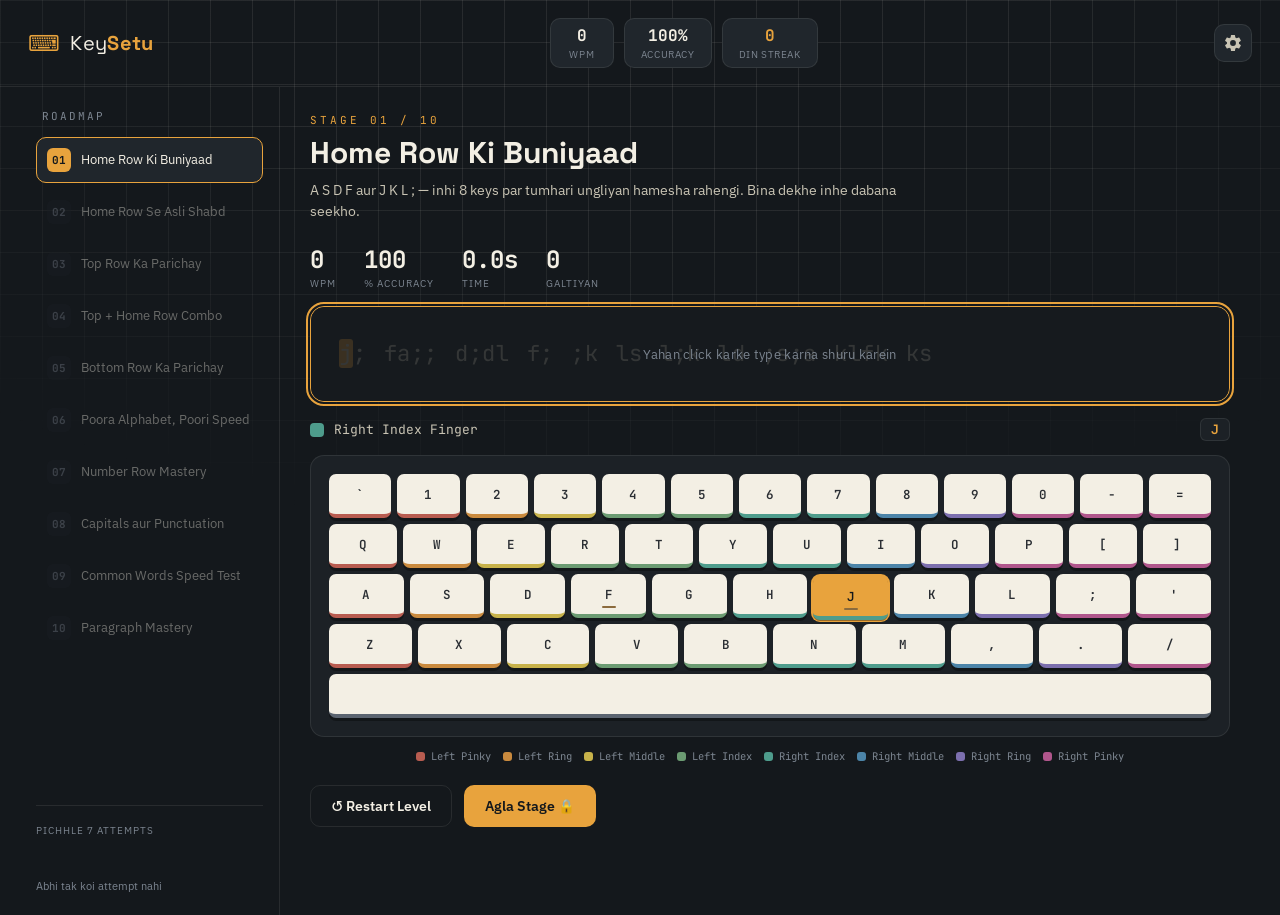
==== index.html @ e9e49372 "Update index.html" ====
<!DOCTYPE html>
<html lang="hi">
<head>
<meta charset="UTF-8">
<meta name="viewport" content="width=device-width, initial-scale=1.0">
<title>KeySetu — Ungli Set Karo, Speed Badhao</title>
<link rel="preconnect" href="https://fonts.googleapis.com">
<link href="https://fonts.googleapis.com/css2?family=Space+Grotesk:wght@500;600;700&family=JetBrains+Mono:wght@400;500;600;700&family=IBM+Plex+Sans:wght@400;500;600&display=swap" rel="stylesheet">
<link rel="stylesheet" href="style.css">
</head>
<body>

<div class="bg-grid"></div>

<header class="topbar">
  <div class="brand">
    <span class="brand-mark">⌨</span>
    <span class="brand-text">Key<b>Setu</b></span>
  </div>
  <div class="topbar-stats">
    <div class="stat-chip"><span class="stat-val" id="hdrWpm">0</span><span class="stat-lbl">WPM</span></div>
    <div class="stat-chip"><span class="stat-val" id="hdrAcc">100%</span><span class="stat-lbl">Accuracy</span></div>
    <div class="stat-chip streak-chip"><span class="stat-val" id="hdrStreak">0</span><span class="stat-lbl">Din Streak</span></div>
  </div>
  <button class="icon-btn" id="settingsBtn" title="Google Sheet Connect Karein">
    <svg viewBox="0 0 24 24" width="20" height="20"><path fill="currentColor" d="M19.14 12.94a7.14 7.14 0 0 0 .06-.94 7.14 7.14 0 0 0-.06-.94l2.03-1.58a.5.5 0 0 0 .12-.64l-1.92-3.32a.5.5 0 0 0-.6-.22l-2.39.96a7.3 7.3 0 0 0-1.63-.94l-.36-2.54a.5.5 0 0 0-.5-.42h-3.84a.5.5 0 0 0-.5.42l-.36 2.54a7.3 7.3 0 0 0-1.63.94l-2.39-.96a.5.5 0 0 0-.6.22L2.65 8.84a.5.5 0 0 0 .12.64l2.03 1.58c-.04.31-.06.62-.06.94s.02.63.06.94l-2.03 1.58a.5.5 0 0 0-.12.64l1.92 3.32c.14.24.42.32.6.22l2.39-.96c.5.4 1.05.71 1.63.94l.36 2.54c.05.24.26.42.5.42h3.84c.24 0 .45-.18.5-.42l.36-2.54c.58-.23 1.13-.54 1.63-.94l2.39.96c.24.1.46 0 .6-.22l1.92-3.32a.5.5 0 0 0-.12-.64l-2.03-1.58ZM12 15.5A3.5 3.5 0 1 1 12 8.5a3.5 3.5 0 0 1 0 7Z"/></svg>
  </button>
</header>

<div class="app-shell">

  <!-- SIDEBAR: LEVELS -->
  <aside class="sidebar">
    <div class="sidebar-head">Roadmap</div>
    <div class="level-list" id="levelList"></div>
    <div class="sidebar-foot">
      <div class="mini-chart-title">Pichhle 7 attempts</div>
      <div class="mini-chart" id="miniChart"></div>
    </div>
  </aside>

  <!-- MAIN WORKSPACE -->
  <main class="workspace">

    <div class="level-header">
      <div class="level-eyebrow" id="levelEyebrow">STAGE 01</div>
      <h1 class="level-title" id="levelTitle">Home Row Ki Buniyaad</h1>
      <p class="level-desc" id="levelDesc">A S D F aur J K L ; — inhi 8 keys par tumhari ungliyan hamesha rahengi.</p>
    </div>

    <div class="live-stats">
      <div class="live-stat"><span id="liveWpm">0</span><label>WPM</label></div>
      <div class="live-stat"><span id="liveAcc">100</span><label>% Accuracy</label></div>
      <div class="live-stat"><span id="liveTime">0.0s</span><label>Time</label></div>
      <div class="live-stat"><span id="liveErr">0</span><label>Galtiyan</label></div>
    </div>

    <div class="type-area" id="typeArea" tabindex="0">
      <div class="type-text" id="typeText"></div>
      <div class="type-hint" id="typeHint">Yahan click karke type karna shuru karein</div>
    </div>

    <div class="finger-callout" id="fingerCallout">
      <span class="fc-swatch" id="fcSwatch"></span>
      <span id="fcLabel">Left Index Finger</span>
      <span class="fc-key" id="fcKey">F</span>
    </div>

    <div class="keyboard-wrap">
      <div class="keyboard" id="keyboard"></div>
      <div class="hands-legend" id="handsLegend"></div>
    </div>

    <div class="controls">
      <button class="btn btn-ghost" id="restartBtn">↺ Restart Level</button>
      <button class="btn btn-primary" id="skipBtn">Agla Stage →</button>
    </div>

  </main>
</div>

<!-- RESULT MODAL -->
<div class="modal-overlay" id="resultModal">
  <div class="modal-card">
    <div class="modal-eyebrow">LEVEL COMPLETE</div>
    <h2 id="resultTitle">Zabardast!</h2>
    <div class="result-grid">
      <div class="result-box"><span id="resWpm">0</span><label>WPM</label></div>
      <div class="result-box"><span id="resAcc">0%</span><label>Accuracy</label></div>
      <div class="result-box"><span id="resTime">0s</span><label>Time</label></div>
      <div class="result-box"><span id="resErr">0</span><label>Galtiyan</label></div>
    </div>
    <p class="result-note" id="resultNote"></p>
    <div class="modal-actions">
      <button class="btn btn-ghost" id="retryBtn">Phir Se Try Karein</button>
      <button class="btn btn-primary" id="nextLevelBtn">Agla Stage →</button>
    </div>
    <div class="sync-status" id="syncStatus"></div>
  </div>
</div>

<!-- SETTINGS MODAL -->
<div class="modal-overlay" id="settingsModal">
  <div class="modal-card settings-card">
    <div class="modal-eyebrow">GOOGLE SHEET SETUP</div>
    <h2>Apna Progress Sheet Connect Karein</h2>
    <p class="settings-copy">
      Neeche apne Google Apps Script <b>https://script.google.com/macros/s/AKfycbzVw0z-hAspFQFV98fKf6xUzluonzrDVRS1mNKZM6JYCScxz-cVQ6MyTgwNPGOQjQx-qQ/exec</b> ko paste karein. Setup ke steps README.md file mein hain
      (5 minute ka kaam hai, koi coding nahi).
    </p>
    <input type="text" id="gasUrlInput" placeholder="https://script.google.com/macros/s/XXXXX/exec" class="text-input">
    <div class="settings-actions">
      <button class="btn btn-ghost" id="testConnBtn">Connection Test Karein</button>
      <button class="btn btn-primary" id="saveGasBtn">Save Karein</button>
    </div>
    <div class="conn-status" id="connStatus"></div>
    <hr class="settings-divider">
    <button class="btn btn-text" id="closeSettingsBtn">Band Karein</button>
  </div>
</div>

<script src="lessons.js"></script>
<script src="script.js"></script>
</body>
</html>
---- style.css ----
:root{
  --ink:#14181C;
  --ink-2:#1C2126;
  --panel:#20262C;
  --cream:#F3EFE4;
  --cream-dim:#C9C4B4;
  --muted:#7C8590;
  --amber:#E8A33D;
  --sage:#6FA07A;
  --brick:#C4574B;
  --line:rgba(243,239,228,0.09);

  --f-lp:#B85C50; /* left pinky */
  --f-lr:#C98A3E; /* left ring */
  --f-lm:#C7B24A; /* left middle */
  --f-li:#6B9B72; /* left index */
  --f-ri:#4E9C8C; /* right index */
  --f-rm:#4C84A8; /* right middle */
  --f-rr:#7C6FAE; /* right ring */
  --f-rp:#B0568C; /* right pinky */
  --f-th:#5B6470; /* thumb */

  --display: 'Space Grotesk', sans-serif;
  --mono: 'JetBrains Mono', monospace;
  --body: 'IBM Plex Sans', sans-serif;
}

*{box-sizing:border-box; margin:0; padding:0;}
html,body{height:100%;}
body{
  background:var(--ink);
  color:var(--cream);
  font-family:var(--body);
  min-height:100vh;
  overflow-x:hidden;
  position:relative;
}

.bg-grid{
  position:fixed; inset:0; z-index:0; pointer-events:none;
  background-image:
    linear-gradient(var(--line) 1px, transparent 1px),
    linear-gradient(90deg, var(--line) 1px, transparent 1px);
  background-size:42px 42px;
  mask-image:radial-gradient(ellipse 80% 60% at 50% 0%, black 40%, transparent 100%);
}

/* ---------- TOPBAR ---------- */
.topbar{
  position:relative; z-index:2;
  display:flex; align-items:center; justify-content:space-between;
  padding:18px 28px;
  border-bottom:1px solid var(--line);
}
.brand{display:flex; align-items:center; gap:10px; font-family:var(--display); font-size:20px; letter-spacing:0.3px;}
.brand-mark{font-size:22px; color:var(--amber);}
.brand-text b{color:var(--amber); font-weight:700;}

.topbar-stats{display:flex; gap:10px;}
.stat-chip{
  display:flex; flex-direction:column; align-items:center;
  background:var(--panel); border:1px solid var(--line);
  border-radius:10px; padding:6px 16px; min-width:64px;
}
.stat-val{font-family:var(--mono); font-weight:700; font-size:16px;}
.stat-lbl{font-size:10px; color:var(--muted); text-transform:uppercase; letter-spacing:0.6px; margin-top:2px;}
.streak-chip .stat-val{color:var(--amber);}

.icon-btn{
  background:var(--panel); border:1px solid var(--line); color:var(--cream-dim);
  width:38px; height:38px; border-radius:10px; cursor:pointer;
  display:flex; align-items:center; justify-content:center;
  transition:all .15s ease;
}
.icon-btn:hover{color:var(--amber); border-color:var(--amber);}

/* ---------- LAYOUT ---------- */
.app-shell{
  position:relative; z-index:1;
  display:grid; grid-template-columns:260px 1fr;
  max-width:1240px; margin:0 auto;
  min-height:calc(100vh - 72px);
}

/* ---------- SIDEBAR ---------- */
.sidebar{
  border-right:1px solid var(--line);
  padding:22px 16px;
  display:flex; flex-direction:column;
}
.sidebar-head{
  font-family:var(--mono); font-size:11px; letter-spacing:2px;
  color:var(--muted); text-transform:uppercase; margin-bottom:14px; padding:0 6px;
}
.level-list{display:flex; flex-direction:column; gap:6px;}
.level-item{
  display:flex; align-items:center; gap:10px;
  padding:10px 10px; border-radius:10px; cursor:pointer;
  border:1px solid transparent;
  transition:all .15s ease;
}
.level-item:hover{background:var(--panel);}
.level-item.active{background:var(--panel); border-color:var(--amber);}
.level-item.locked{opacity:0.38; cursor:not-allowed;}
.level-num{
  font-family:var(--mono); font-size:11px; font-weight:700;
  width:24px; height:24px; border-radius:6px;
  display:flex; align-items:center; justify-content:center;
  background:var(--ink-2); color:var(--muted); flex-shrink:0;
}
.level-item.active .level-num{background:var(--amber); color:var(--ink);}
.level-item.done .level-num{background:var(--sage); color:var(--ink);}
.level-item.done .level-num::after{content:"✓";}
.level-name{font-size:13px; line-height:1.3;}
.level-best{font-size:10px; color:var(--muted); font-family:var(--mono); margin-left:auto; flex-shrink:0;}

.sidebar-foot{margin-top:auto; padding-top:18px; border-top:1px solid var(--line);}
.mini-chart-title{font-size:10px; color:var(--muted); text-transform:uppercase; letter-spacing:1px; margin-bottom:8px;}
.mini-chart{display:flex; align-items:flex-end; gap:5px; height:48px;}
.mini-bar{flex:1; background:var(--amber); border-radius:3px 3px 0 0; min-height:3px; opacity:0.85;}
.mini-empty{font-size:11px; color:var(--muted);}

/* ---------- WORKSPACE ---------- */
.workspace{padding:26px 30px 40px;}
.level-eyebrow{font-family:var(--mono); font-size:11px; letter-spacing:3px; color:var(--amber);}
.level-title{font-family:var(--display); font-size:30px; font-weight:700; margin:6px 0 8px;}
.level-desc{color:var(--cream-dim); font-size:14px; max-width:620px; line-height:1.5;}

.live-stats{display:flex; gap:28px; margin:22px 0 16px;}
.live-stat{display:flex; flex-direction:column;}
.live-stat span{font-family:var(--mono); font-size:24px; font-weight:700;}
.live-stat label{font-size:10px; color:var(--muted); text-transform:uppercase; letter-spacing:1px; margin-top:2px;}

.type-area{
  position:relative;
  background:var(--panel); border:1px solid var(--line); border-radius:14px;
  padding:26px 28px; cursor:text; outline:none;
  min-height:96px;
}
.type-area:focus{border-color:var(--amber);}
.type-text{
  font-family:var(--mono); font-size:22px; line-height:1.9; letter-spacing:0.5px;
  word-spacing:4px;
}
.type-text .ch{position:relative; border-radius:2px;}
.type-text .ch.correct{color:var(--sage);}
.type-text .ch.incorrect{color:var(--brick); background:rgba(196,87,75,0.18); text-decoration:underline; text-decoration-color:var(--brick);}
.type-text .ch.current{background:var(--amber); color:var(--ink); border-radius:3px;}
.type-text .ch.pending{color:var(--cream-dim);}
.type-hint{
  position:absolute; inset:0; display:flex; align-items:center; justify-content:center;
  background:rgba(20,24,28,0.82); border-radius:14px;
  color:var(--muted); font-size:13px; letter-spacing:0.3px;
}
.type-hint.hide{display:none;}

.finger-callout{
  display:flex; align-items:center; gap:10px;
  margin:16px 0 6px; font-family:var(--mono); font-size:13px; color:var(--cream-dim);
}
.fc-swatch{width:14px; height:14px; border-radius:4px; background:var(--f-li); flex-shrink:0;}
.fc-key{
  margin-left:auto; background:var(--ink-2); border:1px solid var(--line); border-radius:6px;
  padding:2px 10px; font-weight:700; color:var(--amber);
}

.keyboard-wrap{margin-top:14px;}
.keyboard{
  display:flex; flex-direction:column; gap:6px;
  background:var(--ink-2); border:1px solid var(--line); border-radius:14px;
  padding:18px; user-select:none;
}
.kb-row{display:flex; gap:6px;}
.key{
  position:relative;
  background:var(--cream); color:#2A2E33;
  border-radius:7px; height:44px; flex:1;
  display:flex; align-items:center; justify-content:center;
  font-family:var(--mono); font-size:12.5px; font-weight:600;
  box-shadow:0 3px 0 rgba(0,0,0,0.35);
  border-bottom:4px solid var(--f-th);
  transition:transform .06s ease, box-shadow .06s ease;
}
.key.w-15{flex:1.5;} .key.w-2{flex:2;} .key.w-25{flex:2.5;} .key.w-6{flex:6;}
.key.active-target{
  transform:translateY(2px);
  box-shadow:0 1px 0 rgba(0,0,0,0.35), 0 0 0 2px var(--amber);
  background:var(--amber); color:var(--ink);
}
.key.home-marker::after{
  content:""; position:absolute; bottom:6px; width:14px; height:2px; border-radius:2px; background:#8b6b3d;
}
.hands-legend{display:flex; flex-wrap:wrap; gap:12px; margin-top:12px; justify-content:center;}
.hl-item{display:flex; align-items:center; gap:6px; font-size:10.5px; color:var(--muted); font-family:var(--mono);}
.hl-dot{width:9px; height:9px; border-radius:3px;}

.controls{display:flex; gap:12px; margin-top:22px;}
.btn{
  font-family:var(--body); font-weight:600; font-size:13.5px;
  border-radius:10px; padding:11px 20px; cursor:pointer; border:1px solid transparent;
  transition:all .15s ease;
}
.btn-primary{background:var(--amber); color:var(--ink);}
.btn-primary:hover{filter:brightness(1.08);}
.btn-ghost{background:transparent; border-color:var(--line); color:var(--cream);}
.btn-ghost:hover{border-color:var(--cream-dim);}
.btn-text{background:none; border:none; color:var(--muted); text-decoration:underline; padding:6px;}

/* ---------- MODALS ---------- */
.modal-overlay{
  position:fixed; inset:0; background:rgba(10,12,14,0.72);
  display:none; align-items:center; justify-content:center; z-index:50; padding:20px;
}
.modal-overlay.show{display:flex;}
.modal-card{
  background:var(--panel); border:1px solid var(--line); border-radius:18px;
  padding:32px; max-width:440px; width:100%;
  box-shadow:0 20px 60px rgba(0,0,0,0.5);
}
.modal-eyebrow{font-family:var(--mono); font-size:11px; letter-spacing:3px; color:var(--amber);}
.modal-card h2{font-family:var(--display); font-size:24px; margin:8px 0 18px;}
.result-grid{display:grid; grid-template-columns:1fr 1fr; gap:12px; margin-bottom:14px;}
.result-box{background:var(--ink-2); border-radius:10px; padding:14px; text-align:center;}
.result-box span{font-family:var(--mono); font-size:22px; font-weight:700; display:block;}
.result-box label{font-size:10px; color:var(--muted); text-transform:uppercase; letter-spacing:1px;}
.result-note{font-size:13px; color:var(--cream-dim); margin-bottom:18px; line-height:1.5;}
.modal-actions{display:flex; gap:10px;}
.modal-actions .btn{flex:1;}
.sync-status{font-size:11.5px; color:var(--muted); margin-top:14px; font-family:var(--mono);}

.settings-copy{font-size:13px; color:var(--cream-dim); line-height:1.6; margin-bottom:16px;}
.text-input{
  width:100%; background:var(--ink-2); border:1px solid var(--line); color:var(--cream);
  border-radius:10px; padding:12px 14px; font-family:var(--mono); font-size:12.5px; margin-bottom:14px;
}
.text-input:focus{outline:none; border-color:var(--amber);}
.settings-actions{display:flex; gap:10px;}
.settings-actions .btn{flex:1;}
.conn-status{font-size:12px; margin-top:12px; font-family:var(--mono); min-height:16px;}
.conn-status.ok{color:var(--sage);}
.conn-status.err{color:var(--brick);}
.settings-divider{border:none; border-top:1px solid var(--line); margin:20px 0 12px;}

/* ---------- RESPONSIVE ---------- */
@media (max-width:880px){
  .app-shell{grid-template-columns:1fr;}
  .sidebar{border-right:none; border-bottom:1px solid var(--line); flex-direction:row; overflow-x:auto; padding:14px 16px;}
  .sidebar-head{display:none;}
  .level-list{flex-direction:row;}
  .level-item{white-space:nowrap;}
  .sidebar-foot{display:none;}
  .topbar-stats{display:none;}
  .live-stats{gap:16px; flex-wrap:wrap;}
  .type-text{font-size:18px;}
  .key{height:38px; font-size:11px;}
}
@media (max-width:520px){
  .workspace{padding:18px;}
  .level-title{font-size:22px;}
  .kb-row{gap:4px;}
  .key{height:32px; font-size:9.5px; border-radius:5px;}
}

:focus-visible{outline:2px solid var(--amber); outline-offset:2px;}
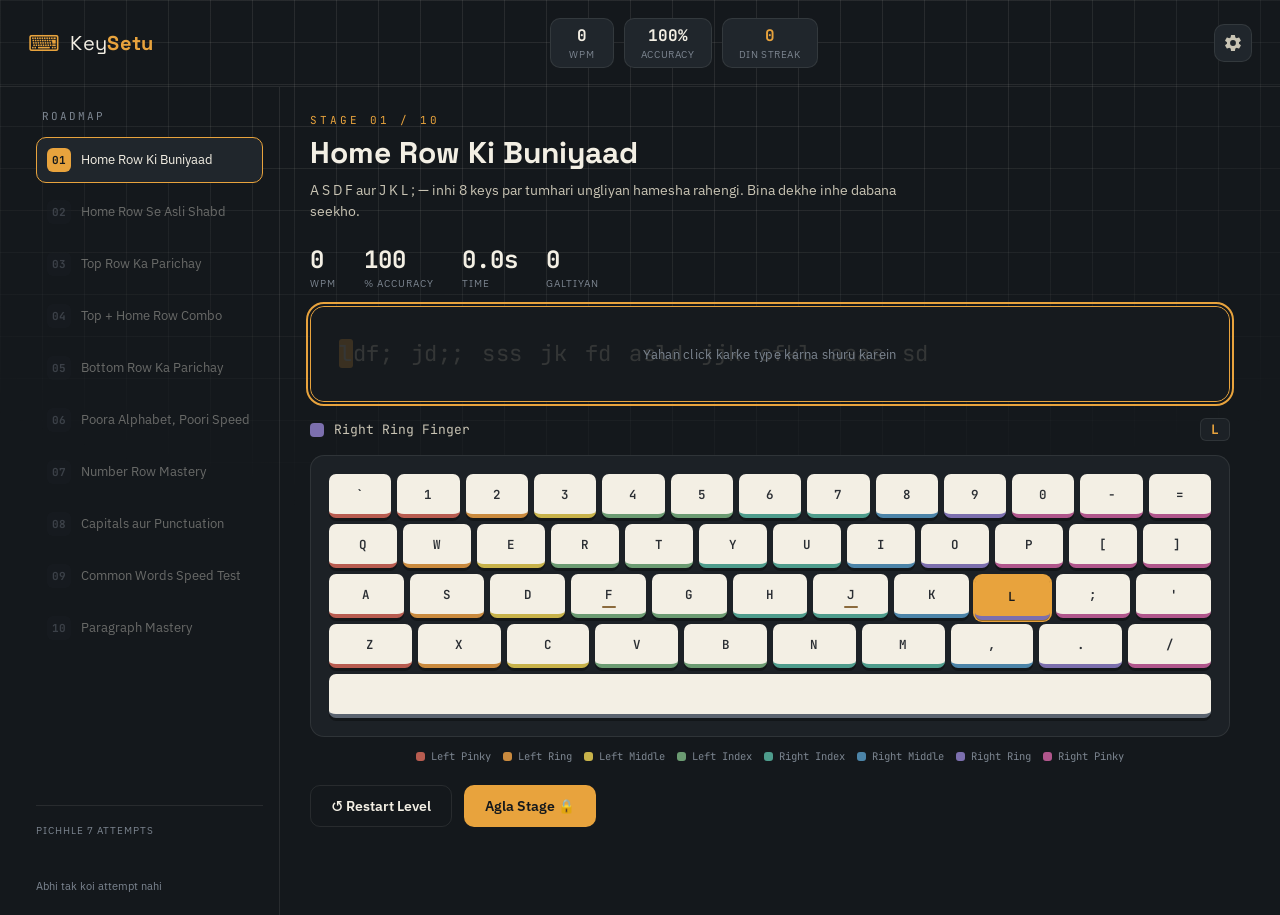
==== commit e6859bdb: "Add files via upload" ====
--- a/index.html
+++ b/index.html
@@ -105,10 +105,10 @@
     <div class="modal-eyebrow">GOOGLE SHEET SETUP</div>
     <h2>Apna Progress Sheet Connect Karein</h2>
     <p class="settings-copy">
-      Neeche apne Google Apps Script <b>https://script.google.com/macros/s/AKfycbzVw0z-hAspFQFV98fKf6xUzluonzrDVRS1mNKZM6JYCScxz-cVQ6MyTgwNPGOQjQx-qQ/exec</b> ko paste karein. Setup ke steps README.md file mein hain
+      Neeche apne Google Apps Script <b>Web App URL</b> ko paste karein. Setup ke steps README.md file mein hain
       (5 minute ka kaam hai, koi coding nahi).
     </p>
-    <input type="text" id="gasUrlInput" placeholder="https://script.google.com/macros/s/XXXXX/exec" class="text-input">
+    <input type="text" id="gasUrlInput" value="https://script.google.com/macros/s/AKfycbzVw0z-hAspFQFV98fKf6xUzluonzrDVRS1mNKZM6JYCScxz-cVQ6MyTgwNPGOQjQx-qQ/exec" class="text-input">
     <div class="settings-actions">
       <button class="btn btn-ghost" id="testConnBtn">Connection Test Karein</button>
       <button class="btn btn-primary" id="saveGasBtn">Save Karein</button>
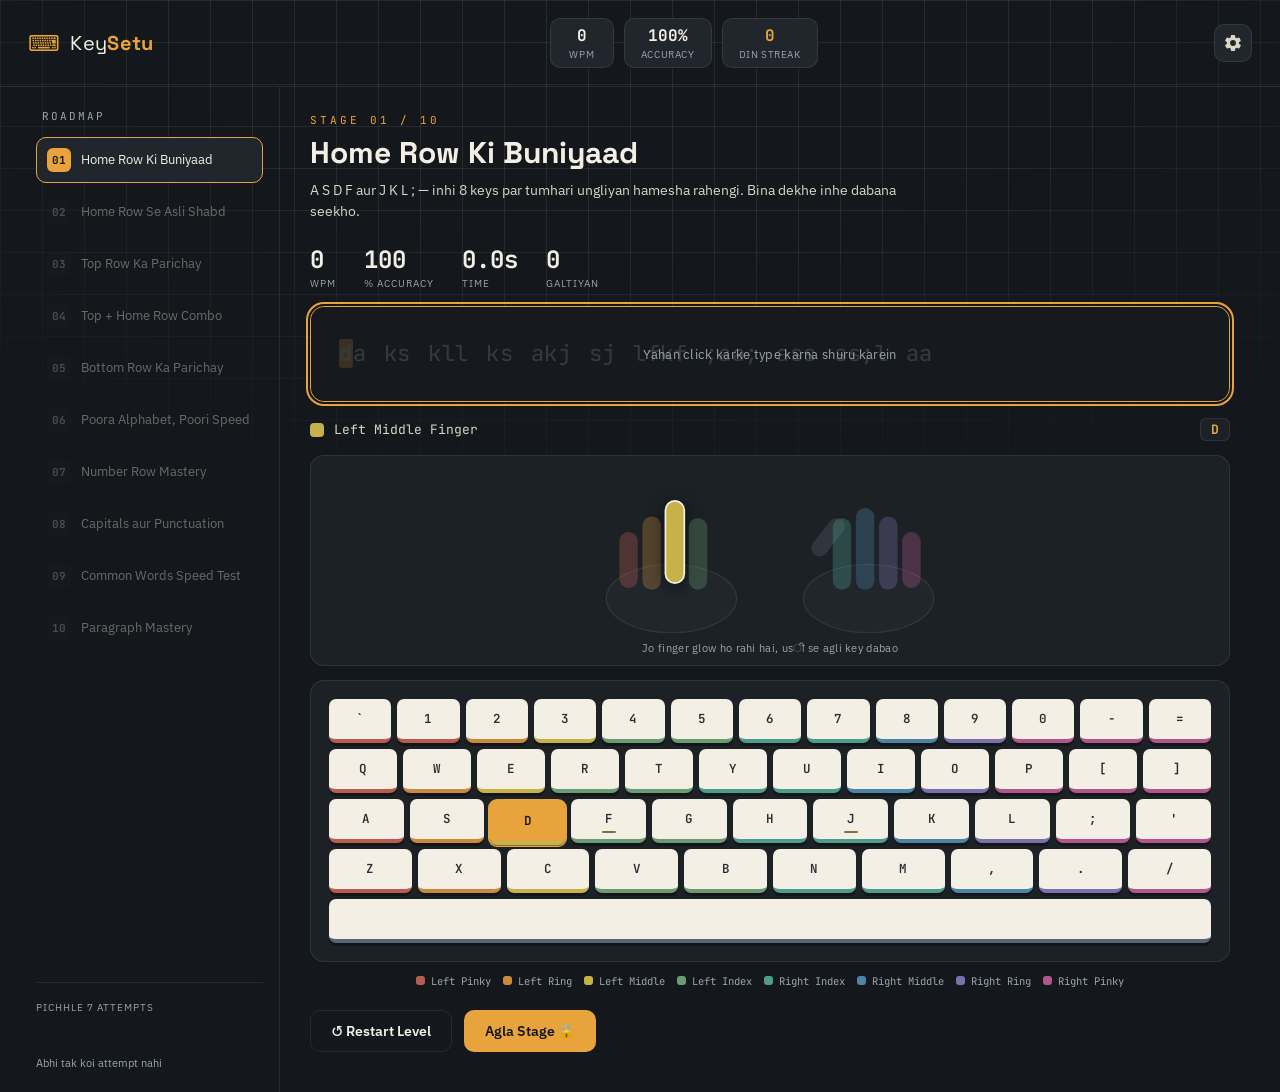
==== commit 596b4f1c: "Add files via upload" ====
--- a/index.html
+++ b/index.html
@@ -48,6 +48,14 @@
       <p class="level-desc" id="levelDesc">A S D F aur J K L ; — inhi 8 keys par tumhari ungliyan hamesha rahengi.</p>
     </div>
 
+    <div class="daily-banner" id="dailyBanner">
+      <span id="dailyBannerText">Naya din! Aaj Stage 1 se revise karo — finger memory pakki hogi, phir apni aakhri progress tak khud pahunch jaoge.</span>
+      <div class="daily-banner-actions">
+        <button class="btn btn-ghost btn-sm" id="jumpFrontierBtn">Seedha Aakhri Progress Par Jao →</button>
+        <button class="banner-close" id="closeBannerBtn">✕</button>
+      </div>
+    </div>
+
     <div class="live-stats">
       <div class="live-stat"><span id="liveWpm">0</span><label>WPM</label></div>
       <div class="live-stat"><span id="liveAcc">100</span><label>% Accuracy</label></div>
@@ -64,6 +72,30 @@
       <span class="fc-swatch" id="fcSwatch"></span>
       <span id="fcLabel">Left Index Finger</span>
       <span class="fc-key" id="fcKey">F</span>
+    </div>
+
+    <div class="hand-diagram" id="handDiagram">
+      <svg viewBox="0 0 420 190" xmlns="http://www.w3.org/2000/svg">
+        <!-- LEFT HAND -->
+        <g class="hand hand-left">
+          <ellipse class="palm" cx="95" cy="150" rx="76" ry="40"/>
+          <rect id="finger-lp" class="finger f-lp" x="34" y="72" width="22" height="66" rx="11"/>
+          <rect id="finger-lr" class="finger f-lr" x="61" y="54" width="22" height="86" rx="11"/>
+          <rect id="finger-lm" class="finger f-lm" x="88" y="44" width="22" height="96" rx="11"/>
+          <rect id="finger-li" class="finger f-li" x="115" y="56" width="22" height="84" rx="11"/>
+          <rect id="thumb-left" class="finger f-th" x="146" y="118" width="20" height="52" rx="10" transform="rotate(38 156 118)"/>
+        </g>
+        <!-- RIGHT HAND -->
+        <g class="hand hand-right">
+          <ellipse class="palm" cx="325" cy="150" rx="76" ry="40"/>
+          <rect id="finger-ri" class="finger f-ri" x="283" y="56" width="22" height="84" rx="11"/>
+          <rect id="finger-rm" class="finger f-rm" x="310" y="44" width="22" height="96" rx="11"/>
+          <rect id="finger-rr" class="finger f-rr" x="337" y="54" width="22" height="86" rx="11"/>
+          <rect id="finger-rp" class="finger f-rp" x="364" y="72" width="22" height="66" rx="11"/>
+          <rect id="thumb-right" class="finger f-th" x="254" y="118" width="20" height="52" rx="10" transform="rotate(-38 264 118)"/>
+        </g>
+      </svg>
+      <div class="hand-diagram-caption">Jo finger glow ho rahi hai, usी se agli key dabao</div>
     </div>
 
     <div class="keyboard-wrap">
@@ -119,6 +151,8 @@
   </div>
 </div>
 
+<div class="toast" id="toast"></div>
+
 <script src="lessons.js"></script>
 <script src="script.js"></script>
 </body>
--- a/style.css
+++ b/style.css
@@ -3,11 +3,11 @@
   --ink-2:#1C2126;
   --panel:#20262C;
   --cream:#F3EFE4;
-  --cream-dim:#C9C4B4;
-  --muted:#7C8590;
+  --cream-dim:#DAD5C6;
+  --muted:#9BA4AE;
   --amber:#E8A33D;
-  --sage:#6FA07A;
-  --brick:#C4574B;
+  --sage:#7FC98B;
+  --brick:#E2685C;
   --line:rgba(243,239,228,0.09);
 
   --f-lp:#B85C50; /* left pinky */
@@ -111,8 +111,11 @@
 .level-item.active .level-num{background:var(--amber); color:var(--ink);}
 .level-item.done .level-num{background:var(--sage); color:var(--ink);}
 .level-item.done .level-num::after{content:"✓";}
+.level-item.attempted .level-num{background:var(--brick); color:var(--ink);}
 .level-name{font-size:13px; line-height:1.3;}
 .level-best{font-size:10px; color:var(--muted); font-family:var(--mono); margin-left:auto; flex-shrink:0;}
+.level-best.passed{color:var(--sage);}
+.level-best.not-passed{color:var(--brick);}
 
 .sidebar-foot{margin-top:auto; padding-top:18px; border-top:1px solid var(--line);}
 .mini-chart-title{font-size:10px; color:var(--muted); text-transform:uppercase; letter-spacing:1px; margin-bottom:8px;}
@@ -126,6 +129,20 @@
 .level-title{font-family:var(--display); font-size:30px; font-weight:700; margin:6px 0 8px;}
 .level-desc{color:var(--cream-dim); font-size:14px; max-width:620px; line-height:1.5;}
 
+.daily-banner{
+  display:none; align-items:center; gap:14px; flex-wrap:wrap;
+  background:rgba(232,163,61,0.1); border:1px solid rgba(232,163,61,0.35);
+  border-radius:12px; padding:12px 16px; margin-top:16px;
+  font-size:13px; color:var(--cream-dim);
+}
+.daily-banner.show{display:flex;}
+.daily-banner-actions{display:flex; align-items:center; gap:10px; margin-left:auto;}
+.btn-sm{padding:7px 14px; font-size:12.5px;}
+.banner-close{
+  background:none; border:none; color:var(--muted); cursor:pointer; font-size:14px; padding:4px;
+}
+.banner-close:hover{color:var(--cream);}
+
 .live-stats{display:flex; gap:28px; margin:22px 0 16px;}
 .live-stat{display:flex; flex-direction:column;}
 .live-stat span{font-family:var(--mono); font-size:24px; font-weight:700;}
@@ -143,9 +160,9 @@
   word-spacing:4px;
 }
 .type-text .ch{position:relative; border-radius:2px;}
-.type-text .ch.correct{color:var(--sage);}
-.type-text .ch.incorrect{color:var(--brick); background:rgba(196,87,75,0.18); text-decoration:underline; text-decoration-color:var(--brick);}
-.type-text .ch.current{background:var(--amber); color:var(--ink); border-radius:3px;}
+.type-text .ch.correct{color:var(--sage); font-weight:600;}
+.type-text .ch.incorrect{color:var(--brick); background:rgba(226,104,92,0.24); text-decoration:underline; text-decoration-thickness:2px; text-decoration-color:var(--brick); font-weight:600;}
+.type-text .ch.current{background:var(--amber); color:var(--ink); border-radius:3px; font-weight:700;}
 .type-text .ch.pending{color:var(--cream-dim);}
 .type-hint{
   position:absolute; inset:0; display:flex; align-items:center; justify-content:center;
@@ -163,6 +180,34 @@
   margin-left:auto; background:var(--ink-2); border:1px solid var(--line); border-radius:6px;
   padding:2px 10px; font-weight:700; color:var(--amber);
 }
+
+.hand-diagram{
+  display:flex; flex-direction:column; align-items:center; gap:6px;
+  background:var(--ink-2); border:1px solid var(--line); border-radius:14px;
+  padding:14px 10px 10px; margin-top:14px;
+}
+.hand-diagram svg{width:100%; max-width:360px; height:auto; display:block;}
+.hand-diagram .palm{fill:var(--panel); stroke:var(--line); stroke-width:1.5;}
+.hand-diagram .finger{
+  opacity:0.32; stroke:rgba(0,0,0,0.3); stroke-width:1;
+  transition:opacity .15s ease, transform .18s ease, filter .18s ease;
+  transform-box:fill-box; transform-origin:bottom center;
+}
+.hand-diagram .finger.f-lp{fill:var(--f-lp);}
+.hand-diagram .finger.f-lr{fill:var(--f-lr);}
+.hand-diagram .finger.f-lm{fill:var(--f-lm);}
+.hand-diagram .finger.f-li{fill:var(--f-li);}
+.hand-diagram .finger.f-ri{fill:var(--f-ri);}
+.hand-diagram .finger.f-rm{fill:var(--f-rm);}
+.hand-diagram .finger.f-rr{fill:var(--f-rr);}
+.hand-diagram .finger.f-rp{fill:var(--f-rp);}
+.hand-diagram .finger.f-th{fill:var(--f-th);}
+.hand-diagram .finger.active{
+  opacity:1; stroke:var(--cream); stroke-width:2;
+  transform:translateY(-8px);
+  filter:drop-shadow(0 4px 10px rgba(0,0,0,0.55));
+}
+.hand-diagram-caption{font-size:11px; color:var(--muted); letter-spacing:0.3px; margin-top:2px;}
 
 .keyboard-wrap{margin-top:14px;}
 .keyboard{
@@ -202,6 +247,8 @@
 }
 .btn-primary{background:var(--amber); color:var(--ink);}
 .btn-primary:hover{filter:brightness(1.08);}
+.btn:disabled{opacity:0.4; cursor:not-allowed; filter:none;}
+.btn:disabled:hover{filter:none;}
 .btn-ghost{background:transparent; border-color:var(--line); color:var(--cream);}
 .btn-ghost:hover{border-color:var(--cream-dim);}
 .btn-text{background:none; border:none; color:var(--muted); text-decoration:underline; padding:6px;}
@@ -262,3 +309,12 @@
 }
 
 :focus-visible{outline:2px solid var(--amber); outline-offset:2px;}
+
+.toast{
+  position:fixed; bottom:24px; left:50%; transform:translateX(-50%) translateY(20px);
+  background:var(--panel); border:1px solid var(--amber); color:var(--cream);
+  padding:12px 20px; border-radius:10px; font-size:13px; z-index:100;
+  opacity:0; pointer-events:none; transition:all .25s ease;
+  max-width:90vw; text-align:center; box-shadow:0 10px 30px rgba(0,0,0,0.4);
+}
+.toast.show{opacity:1; transform:translateX(-50%) translateY(0);}
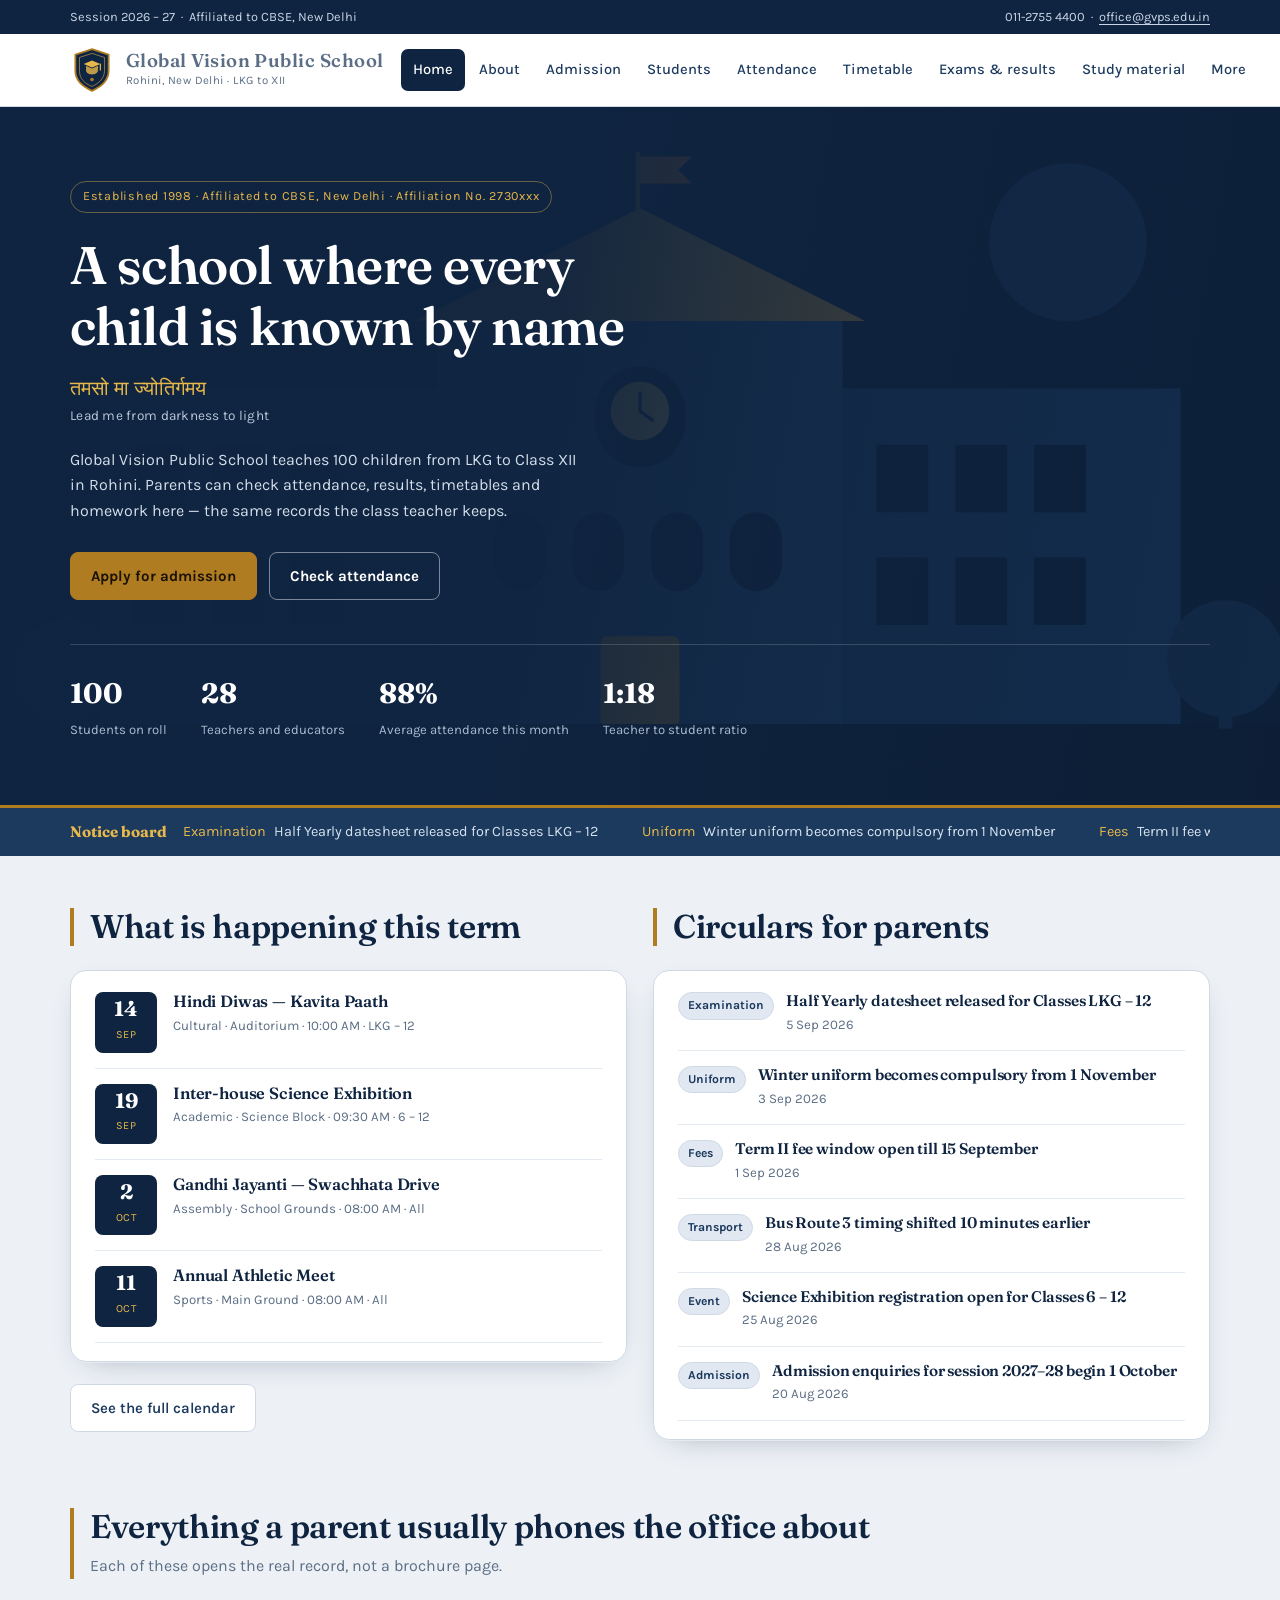
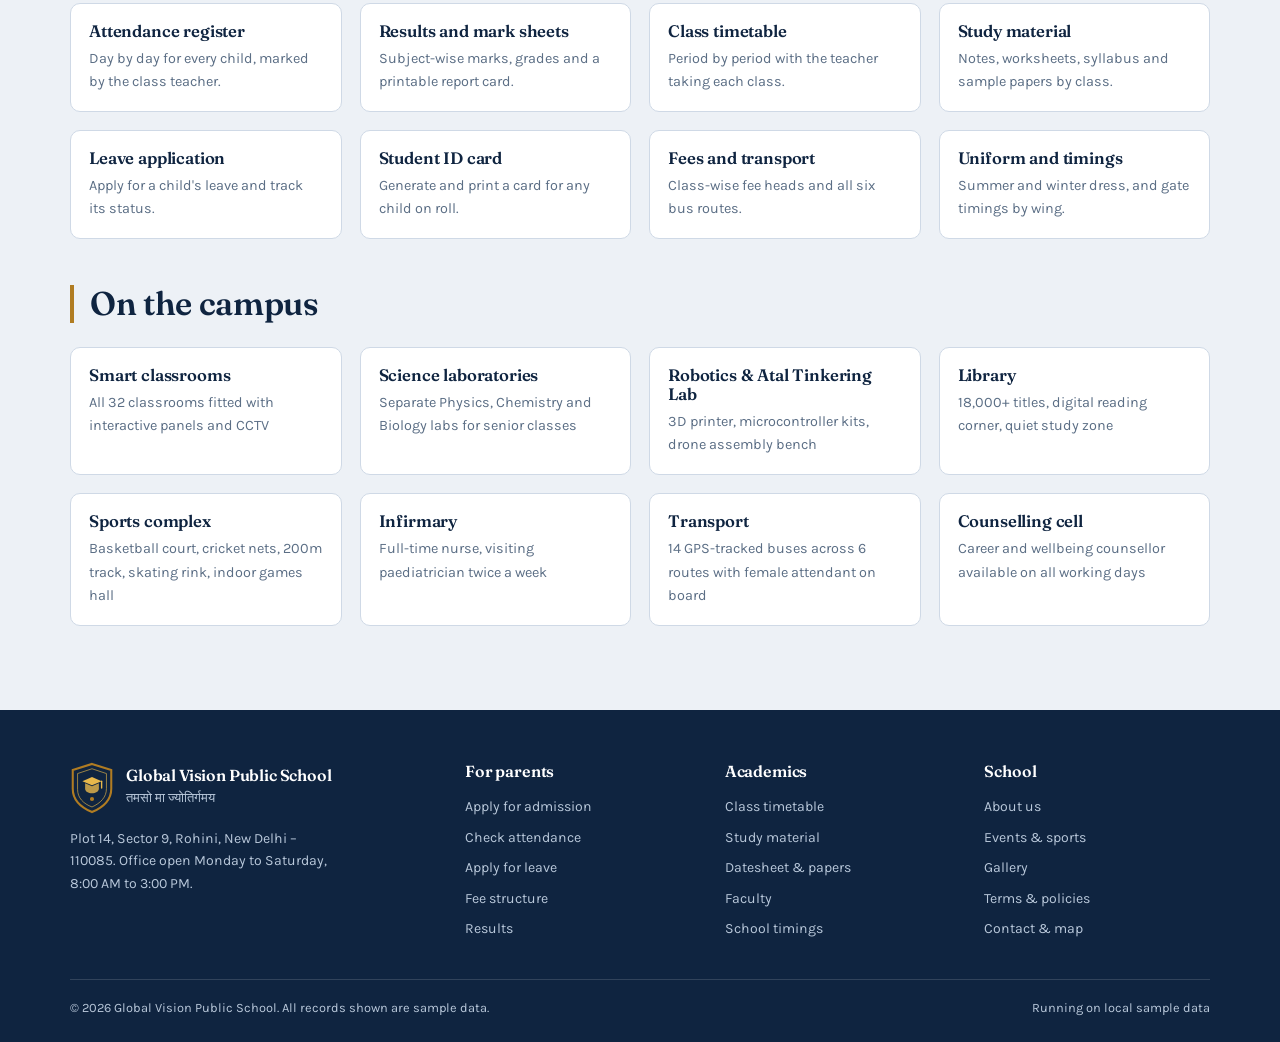
==== commit 9f240389: "Add files via upload" ====
--- a/index.html
+++ b/index.html
@@ -1,159 +1,138 @@
 <!DOCTYPE html>
-<html lang="hi">
+<html lang="en">
 <head>
-<meta charset="UTF-8">
-<meta name="viewport" content="width=device-width, initial-scale=1.0">
-<title>KeySetu — Ungli Set Karo, Speed Badhao</title>
+<meta charset="utf-8">
+<meta name="viewport" content="width=device-width, initial-scale=1">
+<title>Global Vision Public School — Rohini, New Delhi</title>
+<meta name="description" content="Global Vision Public School, Rohini. Admissions, attendance, results, timetable, study material and school life for classes LKG to XII.">
 <link rel="preconnect" href="https://fonts.googleapis.com">
-<link href="https://fonts.googleapis.com/css2?family=Space+Grotesk:wght@500;600;700&family=JetBrains+Mono:wght@400;500;600;700&family=IBM+Plex+Sans:wght@400;500;600&display=swap" rel="stylesheet">
-<link rel="stylesheet" href="style.css">
+<link rel="preconnect" href="https://fonts.gstatic.com" crossorigin>
+<link href="https://fonts.googleapis.com/css2?family=Fraunces:opsz,wght@9..144,400;9..144,600;9..144,700&family=Karla:wght@400;500;600;700&display=swap" rel="stylesheet">
+<link rel="stylesheet" href="assets/styles.css">
+<link rel="icon" href="data:image/svg+xml,<svg xmlns='http://www.w3.org/2000/svg' viewBox='0 0 100 100'><rect width='100' height='100' rx='18' fill='%230F2440'/><text x='50' y='68' font-size='54' font-family='Georgia' fill='%23E8B84B' text-anchor='middle'>G</text></svg>">
 </head>
 <body>
 
-<div class="bg-grid"></div>
+<!-- crest, defined once and reused -->
+<svg style="display:none" xmlns="http://www.w3.org/2000/svg">
+  <symbol id="crest" viewBox="0 0 64 74">
+    <path d="M32 2 60 11v27c0 16-11.5 27-28 34C15.5 65 4 54 4 38V11z" fill="#0F2440" stroke="#B07C22" stroke-width="3"/>
+    <path d="M32 9 53 16v22c0 12.4-8.6 21-21 26.6C19.6 60 11 51.4 11 39V16z" fill="none" stroke="#E8B84B" stroke-width="1.4" opacity=".65"/>
+    <path d="M32 21 46 27 32 33 18 27z" fill="#E8B84B"/>
+    <path d="M22 30v8c0 4 4.6 6.6 10 6.6S42 42 42 38v-8l-10 4.4z" fill="#E8B84B" opacity=".8"/>
+    <path d="M46 27v10" stroke="#E8B84B" stroke-width="2" stroke-linecap="round"/>
+    <circle cx="32" cy="53" r="3" fill="#B07C22"/>
+  </symbol>
+</svg>
 
-<header class="topbar">
-  <div class="brand">
-    <span class="brand-mark">⌨</span>
-    <span class="brand-text">Key<b>Setu</b></span>
-  </div>
-  <div class="topbar-stats">
-    <div class="stat-chip"><span class="stat-val" id="hdrWpm">0</span><span class="stat-lbl">WPM</span></div>
-    <div class="stat-chip"><span class="stat-val" id="hdrAcc">100%</span><span class="stat-lbl">Accuracy</span></div>
-    <div class="stat-chip streak-chip"><span class="stat-val" id="hdrStreak">0</span><span class="stat-lbl">Din Streak</span></div>
-  </div>
-  <button class="icon-btn" id="settingsBtn" title="Google Sheet Connect Karein">
-    <svg viewBox="0 0 24 24" width="20" height="20"><path fill="currentColor" d="M19.14 12.94a7.14 7.14 0 0 0 .06-.94 7.14 7.14 0 0 0-.06-.94l2.03-1.58a.5.5 0 0 0 .12-.64l-1.92-3.32a.5.5 0 0 0-.6-.22l-2.39.96a7.3 7.3 0 0 0-1.63-.94l-.36-2.54a.5.5 0 0 0-.5-.42h-3.84a.5.5 0 0 0-.5.42l-.36 2.54a7.3 7.3 0 0 0-1.63.94l-2.39-.96a.5.5 0 0 0-.6.22L2.65 8.84a.5.5 0 0 0 .12.64l2.03 1.58c-.04.31-.06.62-.06.94s.02.63.06.94l-2.03 1.58a.5.5 0 0 0-.12.64l1.92 3.32c.14.24.42.32.6.22l2.39-.96c.5.4 1.05.71 1.63.94l.36 2.54c.05.24.26.42.5.42h3.84c.24 0 .45-.18.5-.42l.36-2.54c.58-.23 1.13-.54 1.63-.94l2.39.96c.24.1.46 0 .6-.22l1.92-3.32a.5.5 0 0 0-.12-.64l-2.03-1.58ZM12 15.5A3.5 3.5 0 1 1 12 8.5a3.5 3.5 0 0 1 0 7Z"/></svg>
-  </button>
-</header>
-
-<div class="app-shell">
-
-  <!-- SIDEBAR: LEVELS -->
-  <aside class="sidebar">
-    <div class="sidebar-head">Roadmap</div>
-    <div class="level-list" id="levelList"></div>
-    <div class="sidebar-foot">
-      <div class="mini-chart-title">Pichhle 7 attempts</div>
-      <div class="mini-chart" id="miniChart"></div>
-    </div>
-  </aside>
-
-  <!-- MAIN WORKSPACE -->
-  <main class="workspace">
-
-    <div class="level-header">
-      <div class="level-eyebrow" id="levelEyebrow">STAGE 01</div>
-      <h1 class="level-title" id="levelTitle">Home Row Ki Buniyaad</h1>
-      <p class="level-desc" id="levelDesc">A S D F aur J K L ; — inhi 8 keys par tumhari ungliyan hamesha rahengi.</p>
-    </div>
-
-    <div class="daily-banner" id="dailyBanner">
-      <span id="dailyBannerText">Naya din! Aaj Stage 1 se revise karo — finger memory pakki hogi, phir apni aakhri progress tak khud pahunch jaoge.</span>
-      <div class="daily-banner-actions">
-        <button class="btn btn-ghost btn-sm" id="jumpFrontierBtn">Seedha Aakhri Progress Par Jao →</button>
-        <button class="banner-close" id="closeBannerBtn">✕</button>
-      </div>
-    </div>
-
-    <div class="live-stats">
-      <div class="live-stat"><span id="liveWpm">0</span><label>WPM</label></div>
-      <div class="live-stat"><span id="liveAcc">100</span><label>% Accuracy</label></div>
-      <div class="live-stat"><span id="liveTime">0.0s</span><label>Time</label></div>
-      <div class="live-stat"><span id="liveErr">0</span><label>Galtiyan</label></div>
-    </div>
-
-    <div class="type-area" id="typeArea" tabindex="0">
-      <div class="type-text" id="typeText"></div>
-      <div class="type-hint" id="typeHint">Yahan click karke type karna shuru karein</div>
-    </div>
-
-    <div class="finger-callout" id="fingerCallout">
-      <span class="fc-swatch" id="fcSwatch"></span>
-      <span id="fcLabel">Left Index Finger</span>
-      <span class="fc-key" id="fcKey">F</span>
-    </div>
-
-    <div class="hand-diagram" id="handDiagram">
-      <svg viewBox="0 0 420 190" xmlns="http://www.w3.org/2000/svg">
-        <!-- LEFT HAND -->
-        <g class="hand hand-left">
-          <ellipse class="palm" cx="95" cy="150" rx="76" ry="40"/>
-          <rect id="finger-lp" class="finger f-lp" x="34" y="72" width="22" height="66" rx="11"/>
-          <rect id="finger-lr" class="finger f-lr" x="61" y="54" width="22" height="86" rx="11"/>
-          <rect id="finger-lm" class="finger f-lm" x="88" y="44" width="22" height="96" rx="11"/>
-          <rect id="finger-li" class="finger f-li" x="115" y="56" width="22" height="84" rx="11"/>
-          <rect id="thumb-left" class="finger f-th" x="146" y="118" width="20" height="52" rx="10" transform="rotate(38 156 118)"/>
-        </g>
-        <!-- RIGHT HAND -->
-        <g class="hand hand-right">
-          <ellipse class="palm" cx="325" cy="150" rx="76" ry="40"/>
-          <rect id="finger-ri" class="finger f-ri" x="283" y="56" width="22" height="84" rx="11"/>
-          <rect id="finger-rm" class="finger f-rm" x="310" y="44" width="22" height="96" rx="11"/>
-          <rect id="finger-rr" class="finger f-rr" x="337" y="54" width="22" height="86" rx="11"/>
-          <rect id="finger-rp" class="finger f-rp" x="364" y="72" width="22" height="66" rx="11"/>
-          <rect id="thumb-right" class="finger f-th" x="254" y="118" width="20" height="52" rx="10" transform="rotate(-38 264 118)"/>
-        </g>
-      </svg>
-      <div class="hand-diagram-caption">Jo finger glow ho rahi hai, usी se agli key dabao</div>
-    </div>
-
-    <div class="keyboard-wrap">
-      <div class="keyboard" id="keyboard"></div>
-      <div class="hands-legend" id="handsLegend"></div>
-    </div>
-
-    <div class="controls">
-      <button class="btn btn-ghost" id="restartBtn">↺ Restart Level</button>
-      <button class="btn btn-primary" id="skipBtn">Agla Stage →</button>
-    </div>
-
-  </main>
-</div>
-
-<!-- RESULT MODAL -->
-<div class="modal-overlay" id="resultModal">
-  <div class="modal-card">
-    <div class="modal-eyebrow">LEVEL COMPLETE</div>
-    <h2 id="resultTitle">Zabardast!</h2>
-    <div class="result-grid">
-      <div class="result-box"><span id="resWpm">0</span><label>WPM</label></div>
-      <div class="result-box"><span id="resAcc">0%</span><label>Accuracy</label></div>
-      <div class="result-box"><span id="resTime">0s</span><label>Time</label></div>
-      <div class="result-box"><span id="resErr">0</span><label>Galtiyan</label></div>
-    </div>
-    <p class="result-note" id="resultNote"></p>
-    <div class="modal-actions">
-      <button class="btn btn-ghost" id="retryBtn">Phir Se Try Karein</button>
-      <button class="btn btn-primary" id="nextLevelBtn">Agla Stage →</button>
-    </div>
-    <div class="sync-status" id="syncStatus"></div>
+<div class="strip">
+  <div class="shell">
+    <span>Session 2026 – 27 &nbsp;·&nbsp; Affiliated to CBSE, New Delhi</span>
+    <span>011-2755 4400 &nbsp;·&nbsp; <a href="mailto:office@gvps.edu.in">office@gvps.edu.in</a></span>
   </div>
 </div>
 
-<!-- SETTINGS MODAL -->
-<div class="modal-overlay" id="settingsModal">
-  <div class="modal-card settings-card">
-    <div class="modal-eyebrow">GOOGLE SHEET SETUP</div>
-    <h2>Apna Progress Sheet Connect Karein</h2>
-    <p class="settings-copy">
-      Neeche apne Google Apps Script <b>Web App URL</b> ko paste karein. Setup ke steps README.md file mein hain
-      (5 minute ka kaam hai, koi coding nahi).
-    </p>
-    <input type="text" id="gasUrlInput" value="https://script.google.com/macros/s/AKfycbzVw0z-hAspFQFV98fKf6xUzluonzrDVRS1mNKZM6JYCScxz-cVQ6MyTgwNPGOQjQx-qQ/exec" class="text-input">
-    <div class="settings-actions">
-      <button class="btn btn-ghost" id="testConnBtn">Connection Test Karein</button>
-      <button class="btn btn-primary" id="saveGasBtn">Save Karein</button>
+<header class="topbar">
+  <div class="shell">
+    <a class="brand" href="#/home">
+      <svg class="crest"><use href="#crest"></use></svg>
+      <span>
+        <b>Global Vision Public School</b>
+        <span>Rohini, New Delhi · LKG to XII</span>
+      </span>
+    </a>
+    <button class="burger" id="burger" aria-label="Open menu" aria-expanded="false"><i></i><i></i><i></i></button>
+    <nav class="nav" id="nav">
+      <a href="#/home">Home</a>
+      <a href="#/about">About</a>
+      <a href="#/admission">Admission</a>
+      <a href="#/students">Students</a>
+      <a href="#/attendance">Attendance</a>
+      <a href="#/timetable">Timetable</a>
+      <a href="#/exams">Exams &amp; results</a>
+      <a href="#/material">Study material</a>
+      <div class="more">
+        <button id="moreBtn" aria-expanded="false">More</button>
+        <div class="menu" id="moreMenu">
+          <a href="#/teachers">Teachers &amp; staff</a>
+          <a href="#/leave">Leave applications</a>
+          <a href="#/events">Events &amp; sports</a>
+          <a href="#/idcard">ID cards</a>
+          <a href="#/uniform">Uniform &amp; timings</a>
+          <a href="#/fees">Fees &amp; transport</a>
+          <a href="#/gallery">Gallery</a>
+          <a href="#/terms">Terms &amp; policies</a>
+          <a href="#/contact">Contact</a>
+          <a href="#/admin">Admin console</a>
+        </div>
+      </div>
+    </nav>
+  </div>
+</header>
+
+<main id="main"></main>
+
+<footer>
+  <div class="shell">
+    <div class="cols">
+      <div>
+        <div style="display:flex;gap:12px;align-items:center;margin-bottom:14px">
+          <svg class="crest" style="width:52px;height:52px"><use href="#crest"></use></svg>
+          <div>
+            <h4 style="margin:0">Global Vision Public School</h4>
+            <span style="font-size:.8rem">तमसो मा ज्योतिर्गमय</span>
+          </div>
+        </div>
+        <p style="font-size:.88rem;max-width:34ch">Plot 14, Sector 9, Rohini, New Delhi – 110085. Office open Monday to Saturday, 8:00 AM to 3:00 PM.</p>
+      </div>
+      <div>
+        <h4>For parents</h4>
+        <a href="#/admission">Apply for admission</a>
+        <a href="#/attendance">Check attendance</a>
+        <a href="#/leave">Apply for leave</a>
+        <a href="#/fees">Fee structure</a>
+        <a href="#/exams">Results</a>
+      </div>
+      <div>
+        <h4>Academics</h4>
+        <a href="#/timetable">Class timetable</a>
+        <a href="#/material">Study material</a>
+        <a href="#/exams">Datesheet &amp; papers</a>
+        <a href="#/teachers">Faculty</a>
+        <a href="#/uniform">School timings</a>
+      </div>
+      <div>
+        <h4>School</h4>
+        <a href="#/about">About us</a>
+        <a href="#/events">Events &amp; sports</a>
+        <a href="#/gallery">Gallery</a>
+        <a href="#/terms">Terms &amp; policies</a>
+        <a href="#/contact">Contact &amp; map</a>
+      </div>
     </div>
-    <div class="conn-status" id="connStatus"></div>
-    <hr class="settings-divider">
-    <button class="btn btn-text" id="closeSettingsBtn">Band Karein</button>
+    <div class="copy">
+      <span>© 2026 Global Vision Public School. All records shown are sample data.</span>
+      <span id="dataMode">Running on local sample data</span>
+    </div>
+  </div>
+</footer>
+
+<div class="modal" id="modal" role="dialog" aria-modal="true">
+  <div class="box">
+    <div class="mh"><h3 id="modalTitle">Details</h3>
+      <button class="x" id="modalClose" aria-label="Close">✕</button></div>
+    <div class="mb" id="modalBody"></div>
   </div>
 </div>
 
-<div class="toast" id="toast"></div>
+<div id="toast" role="status"></div>
 
-<script src="lessons.js"></script>
-<script src="script.js"></script>
+<script src="assets/config.js"></script>
+<script src="assets/seed.js"></script>
+<script src="assets/api.js"></script>
+<script src="assets/app.js"></script>
+<script src="assets/pages-academics.js"></script>
+<script src="assets/pages-school.js"></script>
+<script>App.start();</script>
 </body>
 </html>
--- a/assets/styles.css
+++ b/assets/styles.css
@@ -0,0 +1,373 @@
+/* ==========================================================================
+   Global Vision Public School
+   Palette : blazer navy, brass crest, chalk wash, marigold for school life
+   Type    : Fraunces (display, institutional serif) + Karla (UI + data)
+   Idea    : the site is built like the school's own paper records —
+             a ruled register, a pinned notice board, a printed mark sheet.
+   ========================================================================== */
+
+:root{
+  --ink:#0F2440;
+  --ink-2:#1C3A5E;
+  --ink-3:#3A5A80;
+  --brass:#B07C22;
+  --brass-lt:#E8B84B;
+  --marigold:#DE7328;
+  --wash:#EDF1F6;
+  --wash-2:#E2E8F1;
+  --paper:#FFFFFF;
+  --rule:#CFD9E6;
+  --rule-soft:#E4EAF2;
+  --sage:#2C6B58;
+  --sage-bg:#E3F0EA;
+  --rose:#A93838;
+  --rose-bg:#F8E5E4;
+  --amber:#9A6B10;
+  --amber-bg:#FBEFD4;
+  --muted:#5B6E85;
+
+  --shell:1180px;
+  --r:10px;
+  --r-lg:16px;
+
+  --shadow:0 1px 0 var(--rule-soft), 0 10px 30px -18px rgba(15,36,64,.45);
+  --serif:"Fraunces",Georgia,serif;
+  --sans:"Karla","Segoe UI",system-ui,sans-serif;
+}
+
+*{box-sizing:border-box}
+html{scroll-behavior:smooth}
+body{
+  margin:0;font-family:var(--sans);color:var(--ink);
+  background:var(--wash);
+  font-size:16px;line-height:1.6;-webkit-font-smoothing:antialiased;
+}
+img{max-width:100%;display:block}
+a{color:var(--ink-2);text-underline-offset:3px}
+h1,h2,h3,h4{font-family:var(--serif);font-weight:600;line-height:1.15;margin:0;letter-spacing:-.01em}
+h1{font-size:clamp(2rem,4.4vw,3.3rem)}
+h2{font-size:clamp(1.45rem,2.6vw,2.05rem)}
+h3{font-size:1.18rem}
+p{margin:0 0 1rem}
+table{border-collapse:collapse;width:100%}
+button,input,select,textarea{font:inherit;color:inherit}
+:focus-visible{outline:2.5px solid var(--marigold);outline-offset:2px;border-radius:3px}
+.shell{max-width:var(--shell);margin:0 auto;padding:0 20px}
+.tnum{font-variant-numeric:tabular-nums}
+
+/* ---------- masthead ---------- */
+.strip{background:var(--ink);color:#C9D6E6;font-size:.8rem}
+.strip .shell{display:flex;gap:22px;justify-content:space-between;align-items:center;min-height:34px;flex-wrap:wrap}
+.strip a{color:#C9D6E6}
+
+.topbar{
+  position:sticky;top:0;z-index:60;background:var(--paper);
+  border-bottom:1px solid var(--rule);
+}
+.topbar .shell{display:flex;align-items:center;gap:18px;min-height:72px}
+.brand{display:flex;align-items:center;gap:12px;text-decoration:none;color:inherit;flex:0 0 auto}
+.crest{width:44px;height:44px;flex:0 0 44px}
+.brand b{font-family:var(--serif);font-size:1.16rem;display:block;line-height:1.1;font-weight:600}
+.brand span{font-size:.72rem;color:var(--muted);letter-spacing:.04em}
+
+.nav{margin-left:auto;display:flex;gap:2px;align-items:center}
+.nav a{
+  padding:9px 12px;border-radius:7px;text-decoration:none;color:var(--ink-2);
+  font-size:.92rem;font-weight:500;white-space:nowrap;
+}
+.nav a:hover{background:var(--wash)}
+.nav a.on{background:var(--ink);color:#fff}
+.nav .more{position:relative}
+.nav .more>button{
+  background:none;border:0;padding:9px 12px;border-radius:7px;cursor:pointer;
+  color:var(--ink-2);font-size:.92rem;font-weight:500;
+}
+.nav .more>button:hover{background:var(--wash)}
+.menu{
+  position:absolute;right:0;top:calc(100% + 8px);background:var(--paper);
+  border:1px solid var(--rule);border-radius:var(--r);box-shadow:var(--shadow);
+  padding:8px;min-width:230px;display:none;
+}
+.menu.open{display:block}
+.menu a{display:block;padding:8px 11px;font-size:.9rem}
+.burger{display:none;margin-left:auto;background:none;border:1px solid var(--rule);
+  border-radius:8px;width:42px;height:38px;cursor:pointer}
+.burger i{display:block;height:2px;background:var(--ink);margin:4px auto;width:20px}
+
+@media(max-width:1080px){
+  .nav{display:none;position:fixed;top:var(--drawer-top,106px);left:0;right:0;bottom:0;background:var(--paper);
+    flex-direction:column;align-items:stretch;gap:0;padding:14px 20px 40px;overflow:auto;z-index:70}
+  .nav.open{display:flex}
+  .nav a{padding:13px 10px;border-bottom:1px solid var(--rule-soft);border-radius:0}
+  .nav .more{display:contents}
+  .nav .more>button{display:none}
+  .menu{display:block;position:static;border:0;box-shadow:none;padding:0;min-width:0}
+  .menu a{padding:13px 10px;border-bottom:1px solid var(--rule-soft)}
+  .burger{display:block}
+}
+
+/* ---------- hero ---------- */
+.hero{position:relative;background:var(--ink);color:#fff;overflow:hidden}
+.hero .bg{position:absolute;inset:0;opacity:.9}
+.hero .bg img,.hero .bg svg{width:100%;height:100%;object-fit:cover}
+.hero::after{
+  content:"";position:absolute;inset:0;
+  background:linear-gradient(100deg,rgba(15,36,64,.96) 0 42%,rgba(15,36,64,.72) 70%,rgba(15,36,64,.55));
+}
+.hero .shell{position:relative;z-index:2;padding:74px 20px 64px;max-width:var(--shell)}
+.hero .estd{
+  display:inline-flex;align-items:center;gap:9px;font-size:.78rem;letter-spacing:.06em;
+  color:var(--brass-lt);border:1px solid rgba(232,184,75,.4);padding:5px 12px;border-radius:99px;
+  margin-bottom:22px;
+}
+.hero h1{max-width:16ch;color:#fff}
+.hero .motto{
+  font-family:var(--serif);font-size:1.28rem;color:var(--brass-lt);margin:16px 0 4px;
+}
+.hero .motto small{display:block;font-family:var(--sans);font-size:.85rem;color:#B9C8DA;letter-spacing:.02em}
+.hero .lede{max-width:52ch;color:#D3DEEA;margin-top:20px}
+.hero .cta{display:flex;gap:12px;flex-wrap:wrap;margin-top:28px}
+.hero .facts{
+  display:flex;gap:34px;flex-wrap:wrap;margin-top:44px;padding-top:26px;
+  border-top:1px solid rgba(255,255,255,.16);
+}
+.hero .facts div b{display:block;font-family:var(--serif);font-size:1.75rem;color:#fff}
+.hero .facts div span{font-size:.82rem;color:#A9BCD1}
+
+/* ---------- buttons ---------- */
+.btn{
+  display:inline-flex;align-items:center;gap:8px;padding:11px 20px;border-radius:8px;
+  background:var(--brass);color:#1A1204;border:1px solid var(--brass);font-weight:700;
+  text-decoration:none;cursor:pointer;font-size:.94rem;
+}
+.btn:hover{background:var(--brass-lt);border-color:var(--brass-lt)}
+.btn.ghost{background:transparent;color:#fff;border-color:rgba(255,255,255,.45)}
+.btn.ghost:hover{background:rgba(255,255,255,.12)}
+.btn.dark{background:var(--ink);border-color:var(--ink);color:#fff}
+.btn.dark:hover{background:var(--ink-2);border-color:var(--ink-2)}
+.btn.sm{padding:7px 13px;font-size:.85rem}
+.btn.line{background:var(--paper);color:var(--ink-2);border-color:var(--rule);font-weight:600}
+.btn.line:hover{background:var(--wash)}
+
+/* ---------- notice board ---------- */
+.board{background:var(--ink-2);color:#fff;border-top:3px solid var(--brass)}
+.board .shell{display:flex;gap:16px;align-items:center;padding:12px 20px}
+.board b{flex:0 0 auto;font-family:var(--serif);color:var(--brass-lt);font-size:.95rem}
+.board .track{overflow:hidden;flex:1;position:relative;height:24px}
+.board .track ul{
+  list-style:none;margin:0;padding:0;position:absolute;white-space:nowrap;
+  display:flex;gap:44px;animation:slide 44s linear infinite;
+}
+.board .track li{font-size:.9rem;color:#D6E2EF}
+.board .track li i{color:var(--brass-lt);font-style:normal;margin-right:8px}
+@keyframes slide{from{transform:translateX(0)}to{transform:translateX(-50%)}}
+@media(prefers-reduced-motion:reduce){.board .track ul{animation:none;position:static;flex-wrap:wrap;white-space:normal}.board .track{height:auto}}
+
+/* ---------- page / sections ---------- */
+main{min-height:60vh}
+.page{padding:44px 0 72px;display:none}
+.page.on{display:block}
+.page.home{padding:0 0 44px}
+.crumb{font-size:.82rem;color:var(--muted);margin-bottom:10px}
+.sec-head{margin-bottom:24px;padding-left:16px;border-left:4px solid var(--brass)}
+.sec-head p{color:var(--muted);margin:8px 0 0;max-width:62ch}
+
+.panel{
+  background:var(--paper);border:1px solid var(--rule);border-radius:var(--r-lg);
+  box-shadow:var(--shadow);padding:24px;margin-bottom:22px;
+}
+.panel>h3{margin-bottom:4px}
+.panel .sub{color:var(--muted);font-size:.88rem;margin-bottom:18px}
+
+.grid{display:grid;gap:18px}
+.g2{grid-template-columns:repeat(2,1fr)}
+.g3{grid-template-columns:repeat(3,1fr)}
+.g4{grid-template-columns:repeat(4,1fr)}
+@media(max-width:900px){.g3,.g4{grid-template-columns:repeat(2,1fr)}}
+@media(max-width:620px){.g2,.g3,.g4{grid-template-columns:1fr}}
+
+.card{
+  background:var(--paper);border:1px solid var(--rule);border-radius:var(--r);
+  padding:18px;
+}
+.card h4{font-family:var(--serif);font-size:1.04rem;margin:0 0 6px}
+.card p{font-size:.9rem;color:var(--muted);margin:0}
+
+/* stat tiles: brass rule on top encodes "summary figure" */
+.stat{background:var(--paper);border:1px solid var(--rule);border-radius:var(--r);
+  padding:16px 18px;border-top:3px solid var(--brass)}
+.stat b{display:block;font-family:var(--serif);font-size:1.85rem;line-height:1.1}
+.stat span{font-size:.82rem;color:var(--muted)}
+
+/* ---------- register-style tables ---------- */
+.tablewrap{overflow-x:auto;border:1px solid var(--rule);border-radius:var(--r);background:var(--paper)}
+table.reg{min-width:100%;font-size:.9rem}
+table.reg th{
+  background:var(--ink);color:#D9E4F0;text-align:left;padding:11px 13px;font-weight:600;
+  font-size:.8rem;letter-spacing:.02em;white-space:nowrap;position:sticky;top:0;
+}
+table.reg td{padding:10px 13px;border-bottom:1px solid var(--rule-soft);vertical-align:middle}
+table.reg tbody tr:nth-child(even){background:#F8FAFC}
+table.reg tbody tr:hover{background:var(--wash)}
+table.reg td.num,table.reg th.num{text-align:right;font-variant-numeric:tabular-nums}
+.linkish{background:none;border:0;padding:0;color:var(--ink-2);text-decoration:underline;
+  text-underline-offset:3px;cursor:pointer;font-weight:600;text-align:left}
+
+/* ---------- filters ---------- */
+.filters{display:flex;gap:12px;flex-wrap:wrap;align-items:flex-end;margin-bottom:18px}
+.field{display:flex;flex-direction:column;gap:5px;min-width:150px}
+.field label{font-size:.79rem;color:var(--muted);font-weight:600}
+.field input,.field select,.field textarea{
+  background:var(--paper);border:1px solid var(--rule);border-radius:8px;padding:9px 11px;
+  font-size:.92rem;width:100%;
+}
+.field textarea{min-height:96px;resize:vertical}
+.field.grow{flex:1;min-width:220px}
+.hint{font-size:.79rem;color:var(--muted)}
+
+/* ---------- pills ---------- */
+.pill{display:inline-block;padding:3px 9px;border-radius:99px;font-size:.76rem;font-weight:700;
+  border:1px solid transparent;white-space:nowrap}
+.pill.ok{background:var(--sage-bg);color:var(--sage);border-color:#BFDCD0}
+.pill.no{background:var(--rose-bg);color:var(--rose);border-color:#EFC9C7}
+.pill.wait{background:var(--amber-bg);color:var(--amber);border-color:#EBD8A8}
+.pill.info{background:var(--wash-2);color:var(--ink-2);border-color:var(--rule)}
+
+/* ---------- tabs ---------- */
+.tabs{display:flex;gap:4px;flex-wrap:wrap;border-bottom:1px solid var(--rule);margin-bottom:20px}
+.tabs button{
+  background:none;border:0;border-bottom:3px solid transparent;padding:10px 14px;cursor:pointer;
+  font-weight:600;color:var(--muted);font-size:.93rem;margin-bottom:-1px;
+}
+.tabs button.on{color:var(--ink);border-bottom-color:var(--brass)}
+
+/* ---------- attendance register grid ---------- */
+.attgrid{overflow-x:auto;border:1px solid var(--rule);border-radius:var(--r);background:var(--paper)}
+.attgrid table{min-width:900px;font-size:.82rem}
+.attgrid th{background:var(--ink);color:#D9E4F0;padding:8px 6px;font-weight:600;font-size:.72rem}
+.attgrid th.name,.attgrid td.name{text-align:left;padding-left:13px;min-width:190px;position:sticky;left:0;
+  background:var(--paper);border-right:1px solid var(--rule)}
+.attgrid th.name{background:var(--ink)}
+.attgrid td{text-align:center;padding:6px 4px;border-bottom:1px solid var(--rule-soft)}
+.mk{display:inline-flex;width:22px;height:22px;align-items:center;justify-content:center;
+  border-radius:5px;font-weight:700;font-size:.72rem;cursor:pointer;border:1px solid transparent}
+.mk.P{background:var(--sage-bg);color:var(--sage);border-color:#C8E0D6}
+.mk.A{background:var(--rose-bg);color:var(--rose);border-color:#F0CCCA}
+.mk.L{background:var(--amber-bg);color:var(--amber);border-color:#EDDCB0}
+
+/* ---------- timetable ---------- */
+.tt{overflow-x:auto;border:1px solid var(--rule);border-radius:var(--r);background:var(--paper)}
+.tt table{min-width:920px;font-size:.84rem}
+.tt th{background:var(--ink);color:#D9E4F0;padding:10px;font-weight:600;font-size:.78rem}
+.tt td{border-bottom:1px solid var(--rule-soft);border-right:1px solid var(--rule-soft);padding:9px 10px;vertical-align:top}
+.tt td b{display:block;font-weight:700;font-size:.86rem}
+.tt td span{font-size:.76rem;color:var(--muted)}
+.tt td.slot{background:var(--ink);color:#fff;font-weight:700;white-space:nowrap}
+.tt td.slot span{color:#A9BCD1}
+.tt tr.break td{background:var(--amber-bg);color:var(--amber);font-weight:700;text-align:center}
+
+/* ---------- ID card ---------- */
+.idcard{
+  width:340px;border-radius:14px;overflow:hidden;background:var(--paper);
+  border:1px solid var(--rule);box-shadow:var(--shadow);
+}
+.idcard .top{background:var(--ink);color:#fff;padding:14px 16px;display:flex;gap:11px;align-items:center;
+  border-bottom:4px solid var(--brass)}
+.idcard .top b{font-family:var(--serif);font-size:.98rem;line-height:1.15;display:block}
+.idcard .top span{font-size:.68rem;color:#A9BCD1}
+.idcard .body{display:flex;gap:14px;padding:16px}
+.mono-photo{
+  width:84px;height:100px;border-radius:8px;flex:0 0 84px;background:var(--wash-2);
+  display:flex;align-items:center;justify-content:center;font-family:var(--serif);
+  font-size:1.9rem;color:var(--ink-2);border:1px solid var(--rule)
+}
+.idcard dl{margin:0;font-size:.79rem;display:grid;grid-template-columns:auto 1fr;gap:4px 10px}
+.idcard dt{color:var(--muted)}
+.idcard dd{margin:0;font-weight:700}
+.idcard .foot{background:var(--wash);padding:9px 16px;font-size:.7rem;color:var(--muted);
+  display:flex;justify-content:space-between;border-top:1px solid var(--rule)}
+
+/* ---------- mark sheet ---------- */
+.sheet{background:var(--paper);border:1px solid var(--rule);border-radius:var(--r);padding:26px}
+.sheet .head{text-align:center;border-bottom:2px solid var(--ink);padding-bottom:14px;margin-bottom:18px}
+.sheet .head h3{font-size:1.4rem}
+.sheet .head p{margin:4px 0 0;font-size:.85rem;color:var(--muted)}
+.sheet .meta{display:grid;grid-template-columns:repeat(4,1fr);gap:12px;margin-bottom:18px;font-size:.85rem}
+.sheet .meta span{color:var(--muted);display:block;font-size:.76rem}
+@media(max-width:700px){.sheet .meta{grid-template-columns:repeat(2,1fr)}}
+
+/* ---------- student profile ---------- */
+.profile-head{display:flex;gap:18px;align-items:center;flex-wrap:wrap;margin-bottom:20px}
+.avatar{width:66px;height:66px;border-radius:50%;background:var(--ink);color:var(--brass-lt);
+  display:flex;align-items:center;justify-content:center;font-family:var(--serif);font-size:1.5rem;flex:0 0 66px}
+dl.facts{display:grid;grid-template-columns:1fr 1fr;gap:14px 26px;margin:0}
+dl.facts>div{border-bottom:1px dashed var(--rule);padding-bottom:9px}
+dl.facts dt{font-size:.76rem;color:var(--muted);margin-bottom:2px}
+dl.facts dd{margin:0;font-weight:600;font-size:.92rem}
+@media(max-width:620px){dl.facts{grid-template-columns:1fr}}
+
+/* ---------- modal ---------- */
+.modal{position:fixed;inset:0;background:rgba(9,20,36,.62);z-index:100;display:none;
+  padding:24px;overflow:auto}
+.modal.open{display:block}
+.modal .box{max-width:940px;margin:24px auto;background:var(--paper);border-radius:var(--r-lg);
+  box-shadow:0 30px 70px -30px rgba(0,0,0,.6);overflow:hidden}
+.modal .mh{display:flex;justify-content:space-between;align-items:center;gap:14px;
+  padding:16px 22px;border-bottom:1px solid var(--rule);background:var(--wash)}
+.modal .mh h3{font-size:1.12rem}
+.modal .mb{padding:22px}
+.x{background:none;border:1px solid var(--rule);border-radius:8px;width:34px;height:34px;
+  cursor:pointer;font-size:1.1rem;line-height:1;background:var(--paper)}
+
+/* ---------- timeline / events ---------- */
+.evrow{display:flex;gap:16px;padding:15px 0;border-bottom:1px solid var(--rule-soft);align-items:flex-start}
+.evdate{flex:0 0 62px;text-align:center;background:var(--ink);color:#fff;border-radius:8px;padding:7px 4px}
+.evdate b{display:block;font-family:var(--serif);font-size:1.3rem;line-height:1}
+.evdate span{font-size:.68rem;color:var(--brass-lt);letter-spacing:.06em}
+.evrow h4{font-family:var(--serif);font-size:1.02rem;margin:0 0 4px}
+.evrow .m{font-size:.83rem;color:var(--muted)}
+
+/* ---------- gallery ---------- */
+.gal{aspect-ratio:4/3;border-radius:var(--r);display:flex;align-items:flex-end;padding:14px;
+  color:#fff;font-size:.86rem;font-weight:600;border:1px solid var(--rule);
+  background:linear-gradient(160deg,var(--ink-2),var(--ink));position:relative;overflow:hidden}
+.gal:nth-child(3n+2){background:linear-gradient(160deg,#8A5E19,#4A3209)}
+.gal:nth-child(3n){background:linear-gradient(160deg,#2C6B58,#123328)}
+.gal em{position:absolute;top:12px;left:14px;font-style:normal;font-size:.7rem;
+  background:rgba(255,255,255,.2);padding:3px 8px;border-radius:99px}
+
+/* ---------- alerts ---------- */
+.note{border-left:4px solid var(--brass);background:var(--amber-bg);color:#5C400A;
+  padding:13px 16px;border-radius:0 var(--r) var(--r) 0;font-size:.89rem;margin-bottom:18px}
+.note.good{border-color:var(--sage);background:var(--sage-bg);color:#17402F}
+.note.bad{border-color:var(--rose);background:var(--rose-bg);color:#6B1F1F}
+.empty{padding:44px 20px;text-align:center;color:var(--muted)}
+.empty b{display:block;font-family:var(--serif);font-size:1.1rem;color:var(--ink);margin-bottom:6px}
+
+/* ---------- toast ---------- */
+#toast{position:fixed;left:50%;bottom:26px;transform:translate(-50%,140%);z-index:200;
+  opacity:0;pointer-events:none;visibility:hidden;
+  background:var(--ink);color:#fff;padding:13px 20px;border-radius:10px;font-size:.9rem;
+  box-shadow:0 18px 40px -18px rgba(0,0,0,.7);transition:transform .28s ease,opacity .2s ease;max-width:90vw}
+#toast.show{transform:translate(-50%,0);opacity:1;visibility:visible}
+
+/* ---------- footer ---------- */
+footer{background:var(--ink);color:#B9C8DA;padding:52px 0 24px;margin-top:40px}
+footer h4{font-family:var(--serif);color:#fff;font-size:1rem;margin-bottom:12px}
+footer a{color:#B9C8DA;text-decoration:none;display:block;padding:4px 0;font-size:.88rem}
+footer a:hover{color:var(--brass-lt)}
+footer .cols{display:grid;grid-template-columns:1.6fr 1fr 1fr 1fr;gap:34px}
+@media(max-width:820px){footer .cols{grid-template-columns:1fr 1fr}}
+@media(max-width:520px){footer .cols{grid-template-columns:1fr}}
+.copy{border-top:1px solid rgba(255,255,255,.14);margin-top:34px;padding-top:18px;
+  font-size:.8rem;display:flex;justify-content:space-between;gap:14px;flex-wrap:wrap}
+
+/* ---------- print (ID card, mark sheet, admit) ---------- */
+@media print{
+  .strip,.topbar,.board,footer,.tabs,.filters,.no-print,.modal .mh{display:none!important}
+  body{background:#fff}
+  .modal{position:static;background:#fff;padding:0;display:block}
+  .modal .box{box-shadow:none;margin:0;max-width:100%}
+  .page{display:none!important}
+  .panel{border:0;box-shadow:none;padding:0}
+}
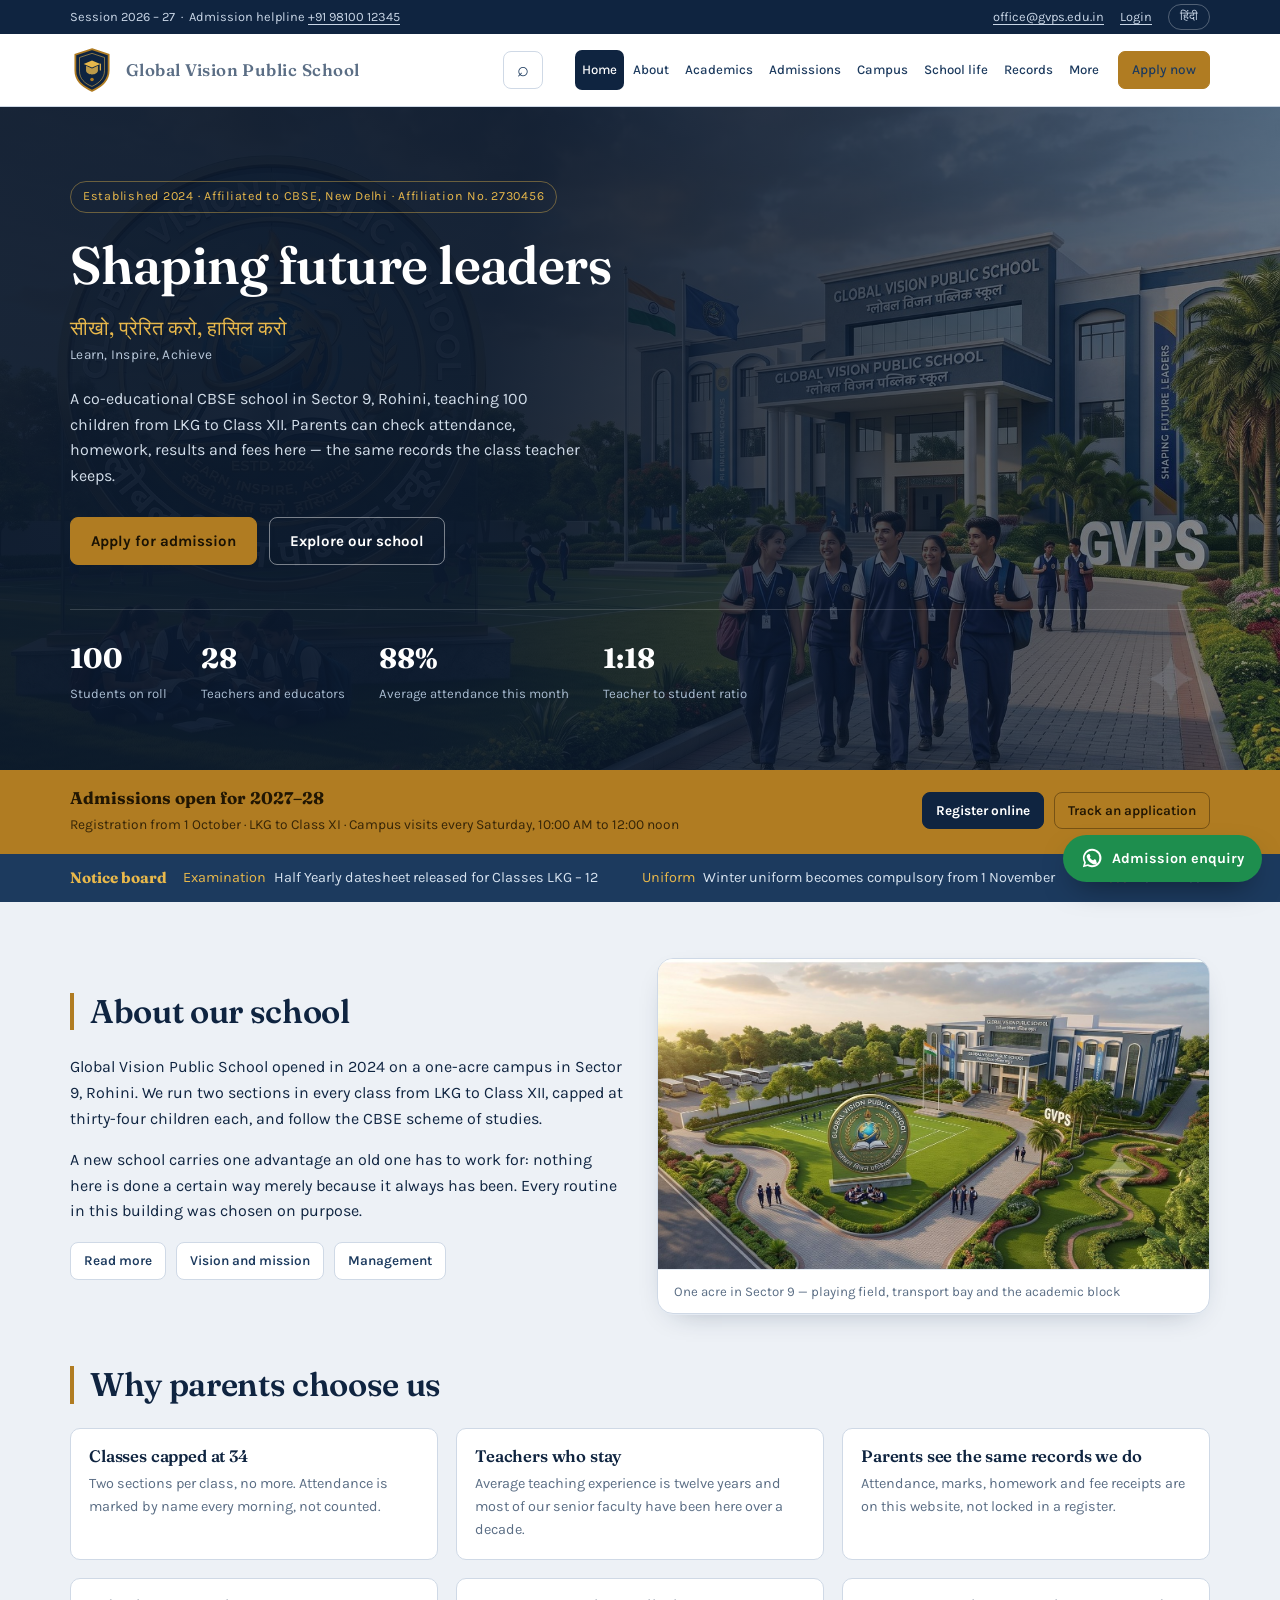
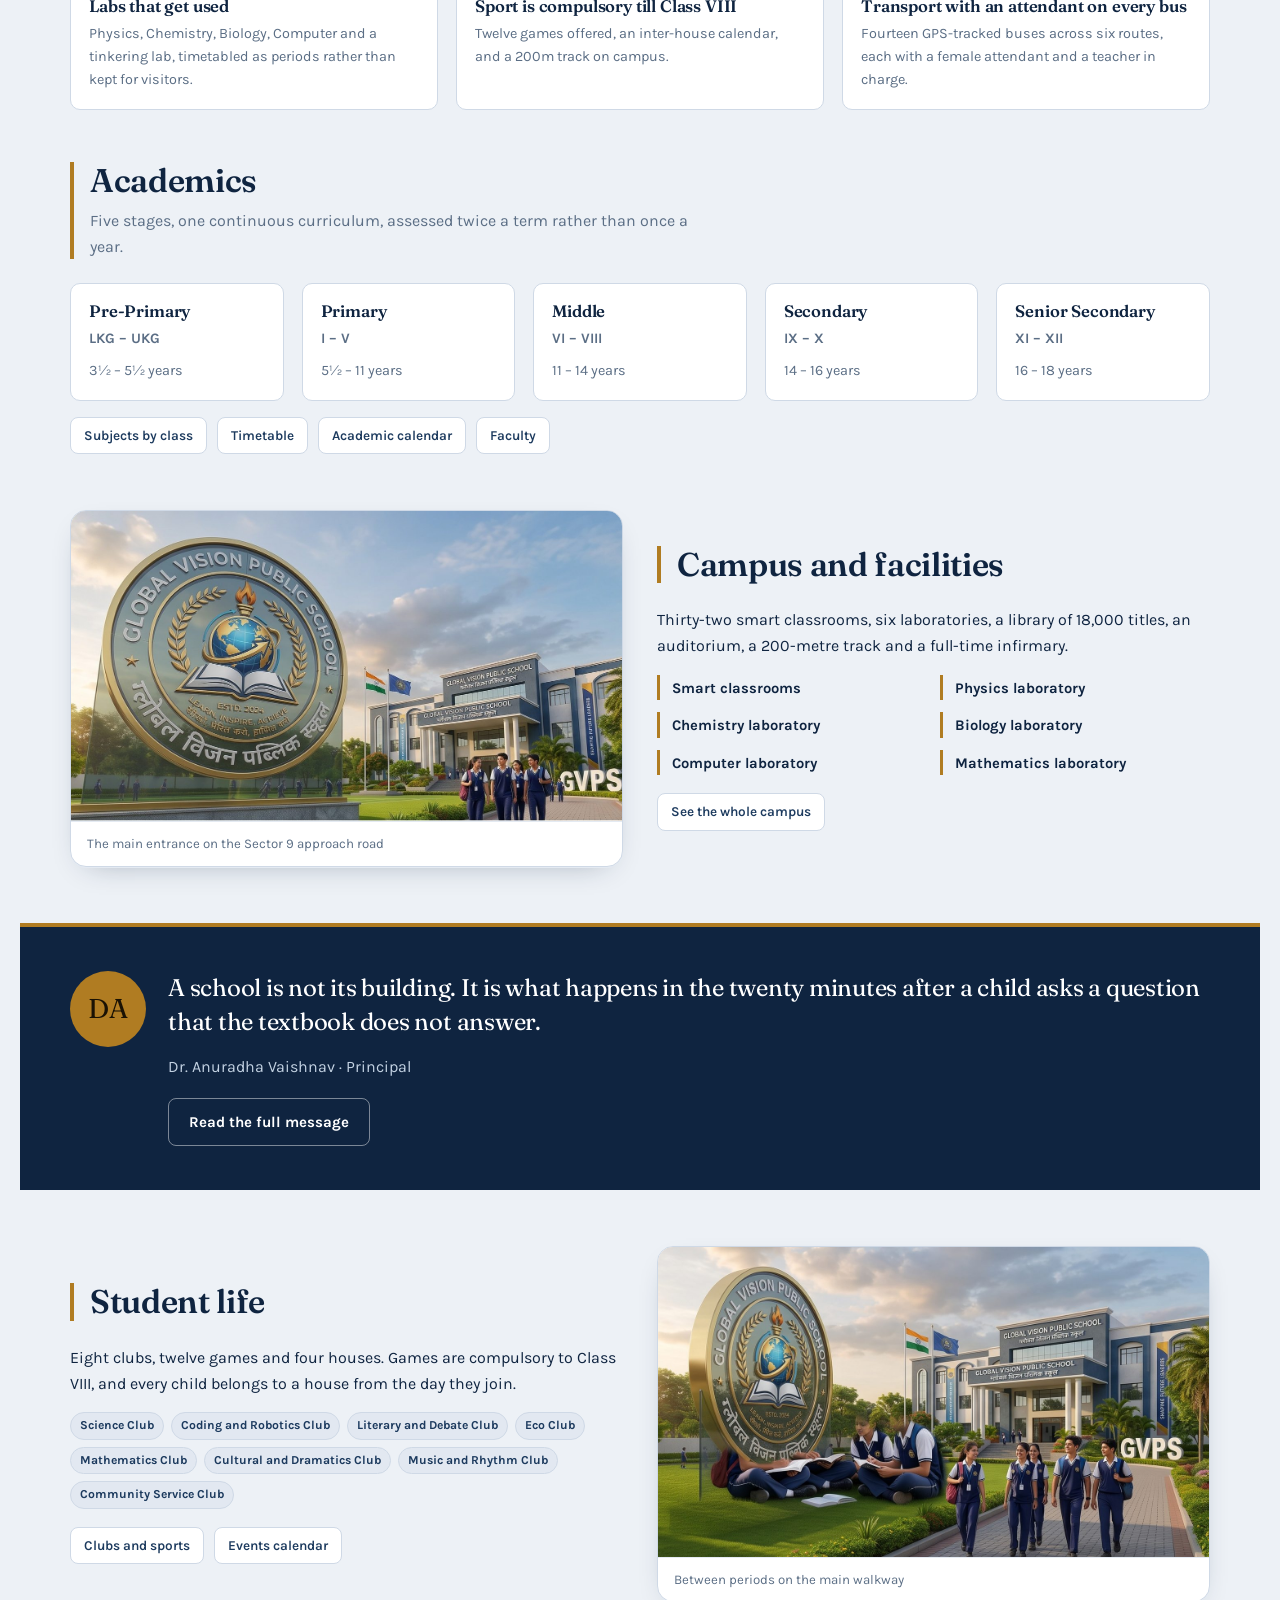
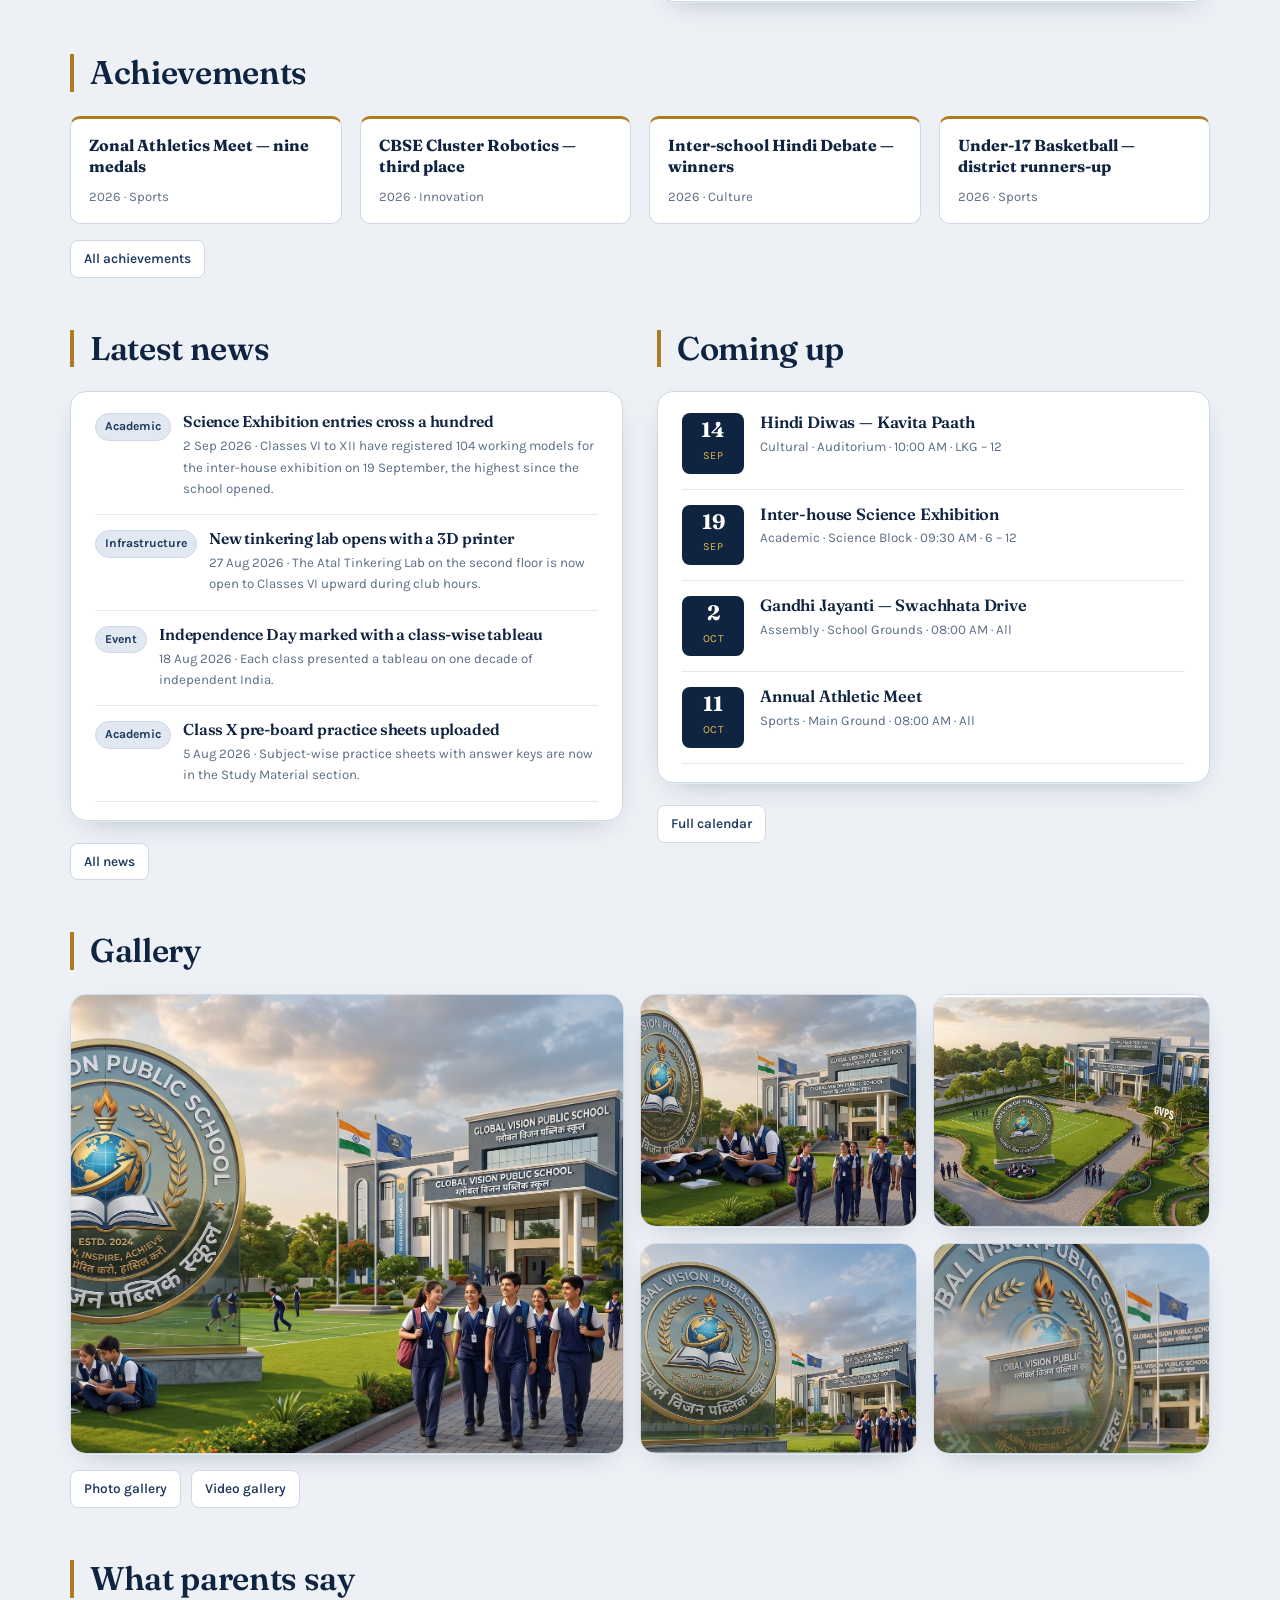
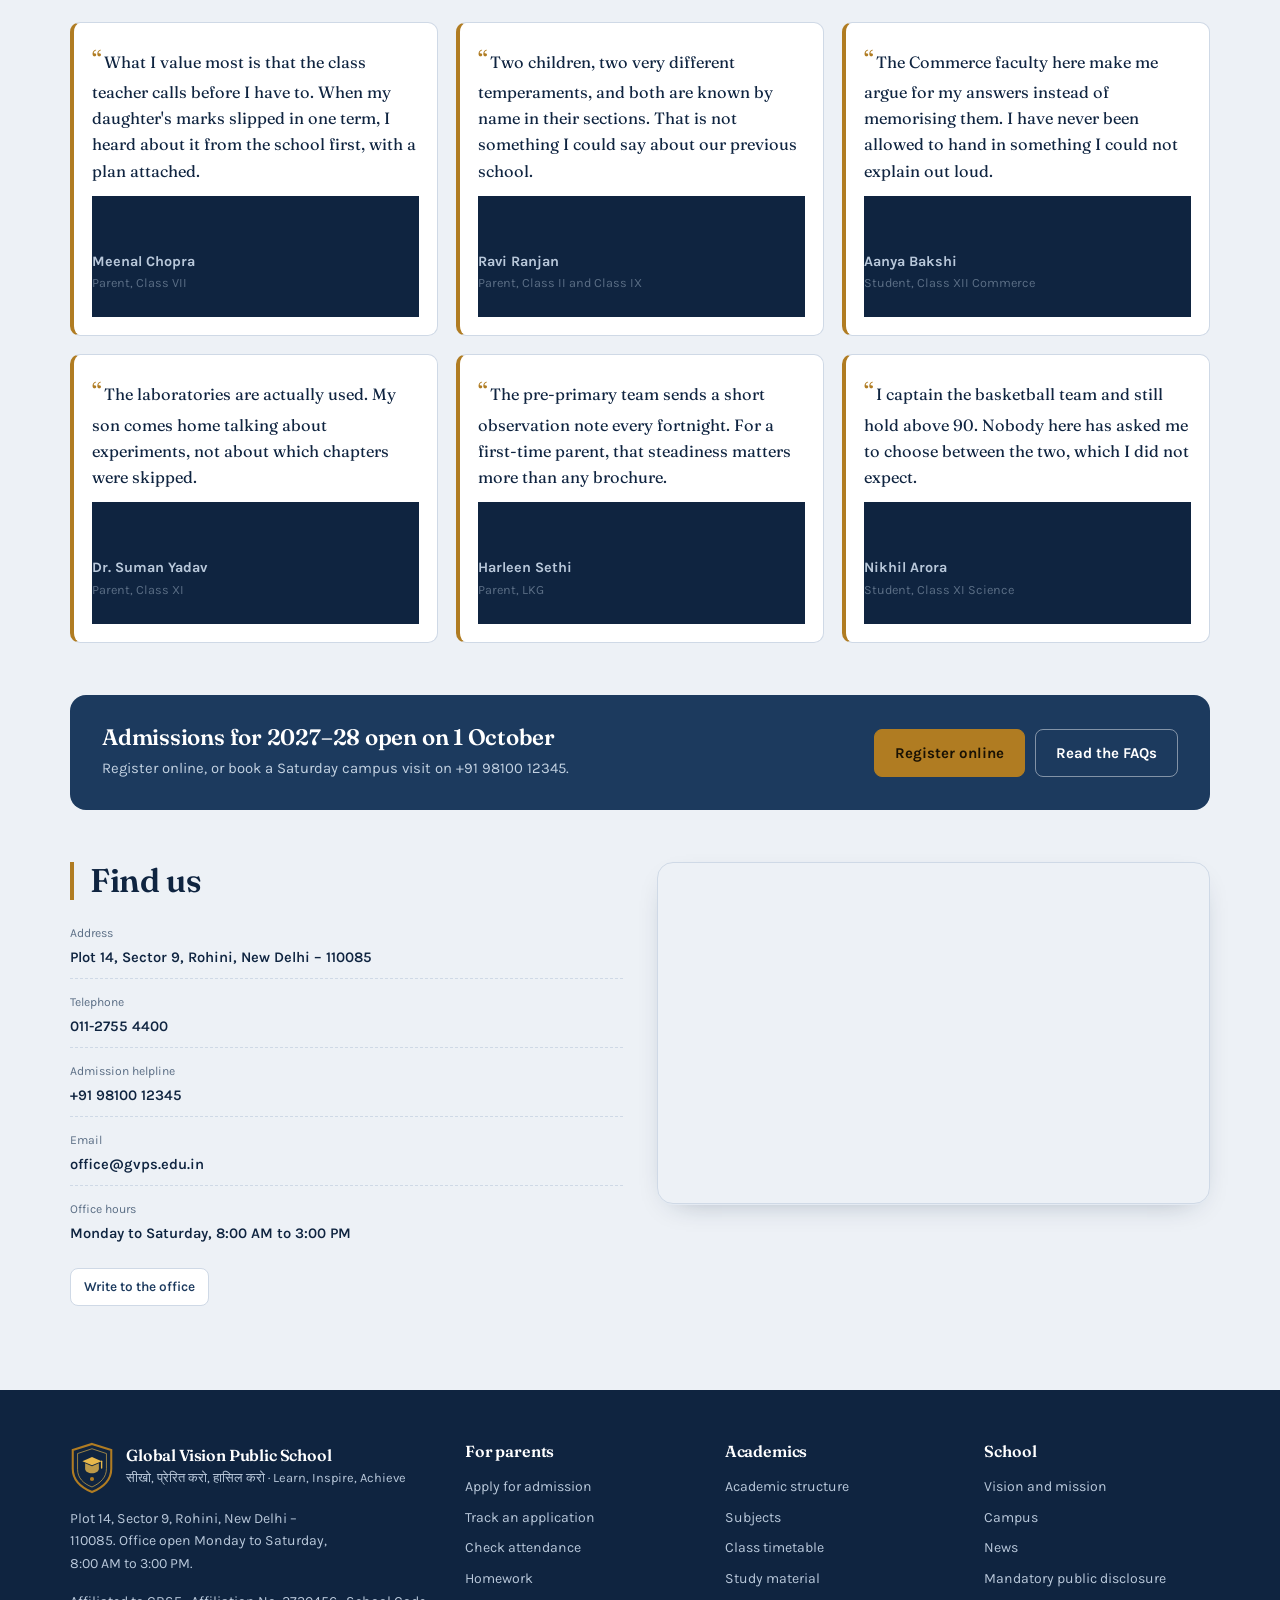
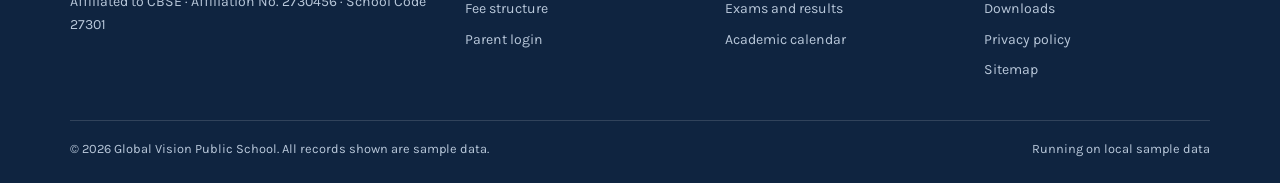
==== commit e04d5e98: "Add files via upload" ====
--- a/index.html
+++ b/index.html
@@ -3,17 +3,50 @@
 <head>
 <meta charset="utf-8">
 <meta name="viewport" content="width=device-width, initial-scale=1">
-<title>Global Vision Public School — Rohini, New Delhi</title>
-<meta name="description" content="Global Vision Public School, Rohini. Admissions, attendance, results, timetable, study material and school life for classes LKG to XII.">
+<title>Global Vision Public School — CBSE School in Rohini, New Delhi</title>
+<meta name="description" id="metaDesc" content="Global Vision Public School, Sector 9 Rohini, New Delhi. CBSE co-educational school from LKG to Class XII. Admissions 2027–28, fee structure, results, attendance, timetable and mandatory public disclosure.">
+<meta name="keywords" content="CBSE school Rohini, school in Rohini Delhi, LKG admission Delhi, Global Vision Public School, Sector 9 Rohini school, school admission 2027-28">
+<link rel="canonical" href="https://example.github.io/gvps-website/" id="canon">
+<meta name="robots" content="index, follow">
+<meta name="theme-color" content="#0F2440">
+
+<meta property="og:type" content="website">
+<meta property="og:site_name" content="Global Vision Public School">
+<meta property="og:title" content="Global Vision Public School — CBSE School in Rohini, New Delhi">
+<meta property="og:description" content="Co-educational CBSE school from LKG to Class XII in Sector 9, Rohini. Admissions open for 2027–28.">
+<meta property="og:image" content="assets/og-image.jpg">
+<meta name="twitter:card" content="summary_large_image">
+
 <link rel="preconnect" href="https://fonts.googleapis.com">
 <link rel="preconnect" href="https://fonts.gstatic.com" crossorigin>
 <link href="https://fonts.googleapis.com/css2?family=Fraunces:opsz,wght@9..144,400;9..144,600;9..144,700&family=Karla:wght@400;500;600;700&display=swap" rel="stylesheet">
 <link rel="stylesheet" href="assets/styles.css">
 <link rel="icon" href="data:image/svg+xml,<svg xmlns='http://www.w3.org/2000/svg' viewBox='0 0 100 100'><rect width='100' height='100' rx='18' fill='%230F2440'/><text x='50' y='68' font-size='54' font-family='Georgia' fill='%23E8B84B' text-anchor='middle'>G</text></svg>">
+
+<script type="application/ld+json">
+{
+  "@context": "https://schema.org",
+  "@type": "School",
+  "name": "Global Vision Public School",
+  "alternateName": "GVPS Rohini",
+  "description": "Co-educational CBSE school from LKG to Class XII in Sector 9, Rohini, New Delhi.",
+  "foundingDate": "1998",
+  "address": {
+    "@type": "PostalAddress",
+    "streetAddress": "Plot 14, Sector 9, Rohini",
+    "addressLocality": "New Delhi",
+    "addressRegion": "Delhi",
+    "postalCode": "110085",
+    "addressCountry": "IN"
+  },
+  "telephone": "+91-11-2755-4400",
+  "email": "office@gvps.edu.in",
+  "openingHours": "Mo-Sa 08:00-15:00"
+}
+</script>
 </head>
 <body>
 
-<!-- crest, defined once and reused -->
 <svg style="display:none" xmlns="http://www.w3.org/2000/svg">
   <symbol id="crest" viewBox="0 0 64 74">
     <path d="M32 2 60 11v27c0 16-11.5 27-28 34C15.5 65 4 54 4 38V11z" fill="#0F2440" stroke="#B07C22" stroke-width="3"/>
@@ -27,45 +60,113 @@
 
 <div class="strip">
   <div class="shell">
-    <span>Session 2026 – 27 &nbsp;·&nbsp; Affiliated to CBSE, New Delhi</span>
-    <span>011-2755 4400 &nbsp;·&nbsp; <a href="mailto:office@gvps.edu.in">office@gvps.edu.in</a></span>
+    <span>Session 2026 – 27 &nbsp;·&nbsp; Admission helpline <a href="tel:+919810012345">+91 98100 12345</a></span>
+    <span class="striplinks">
+      <a href="mailto:office@gvps.edu.in">office@gvps.edu.in</a>
+      <span id="sessionChip"><a href="#/login">Login</a></span>
+      <button class="langbtn" id="langBtn">हिंदी</button>
+    </span>
   </div>
 </div>
 
 <header class="topbar">
-  <div class="shell">
+  <div class="shell" id="topbarShell">
     <a class="brand" href="#/home">
       <svg class="crest"><use href="#crest"></use></svg>
       <span>
         <b>Global Vision Public School</b>
-        <span>Rohini, New Delhi · LKG to XII</span>
+        <span>Rohini, New Delhi · LKG to XII · CBSE</span>
       </span>
     </a>
+
+    <button class="iconbtn" id="searchBtn" aria-label="Search the website">⌕</button>
     <button class="burger" id="burger" aria-label="Open menu" aria-expanded="false"><i></i><i></i><i></i></button>
+
     <nav class="nav" id="nav">
       <a href="#/home">Home</a>
-      <a href="#/about">About</a>
-      <a href="#/admission">Admission</a>
-      <a href="#/students">Students</a>
-      <a href="#/attendance">Attendance</a>
-      <a href="#/timetable">Timetable</a>
-      <a href="#/exams">Exams &amp; results</a>
-      <a href="#/material">Study material</a>
-      <div class="more">
-        <button id="moreBtn" aria-expanded="false">More</button>
-        <div class="menu" id="moreMenu">
-          <a href="#/teachers">Teachers &amp; staff</a>
+
+      <div class="more">
+        <button aria-expanded="false">About</button>
+        <div class="menu">
+          <a href="#/about">About the school</a>
+          <a href="#/vision">Vision and mission</a>
+          <a href="#/principal">Principal's message</a>
+          <a href="#/management">Management</a>
+          <a href="#/achievements">Achievements</a>
+        </div>
+      </div>
+
+      <div class="more">
+        <button aria-expanded="false">Academics</button>
+        <div class="menu">
+          <a href="#/academics">Academic structure</a>
+          <a href="#/subjects">Subjects</a>
+          <a href="#/timetable">Timetable</a>
+          <a href="#/material">Study material</a>
+          <a href="#/homework">Homework</a>
+          <a href="#/exams">Exams and results</a>
+          <a href="#/calendar">Academic calendar</a>
+          <a href="#/teachers">Faculty</a>
+        </div>
+      </div>
+
+      <div class="more">
+        <button aria-expanded="false">Admissions</button>
+        <div class="menu">
+          <a href="#/admission">Apply online</a>
+          <a href="#/track">Track an application</a>
+          <a href="#/faq">Frequently asked questions</a>
+          <a href="#/fees">Fee structure</a>
+        </div>
+      </div>
+
+      <div class="more">
+        <button aria-expanded="false">Campus</button>
+        <div class="menu">
+          <a href="#/campus">Infrastructure</a>
+          <a href="#/transport">Transport</a>
+          <a href="#/uniform">Uniform and timings</a>
+          <a href="#/studentlife">Student life</a>
+        </div>
+      </div>
+
+      <div class="more">
+        <button aria-expanded="false">School life</button>
+        <div class="menu">
+          <a href="#/events">Events and sports</a>
+          <a href="#/news">News</a>
+          <a href="#/notices">Notice board</a>
+          <a href="#/gallery">Photo gallery</a>
+          <a href="#/videos">Video gallery</a>
+        </div>
+      </div>
+
+      <div class="more">
+        <button aria-expanded="false">Records</button>
+        <div class="menu">
+          <a href="#/students">Student records</a>
+          <a href="#/attendance">Attendance</a>
           <a href="#/leave">Leave applications</a>
-          <a href="#/events">Events &amp; sports</a>
           <a href="#/idcard">ID cards</a>
-          <a href="#/uniform">Uniform &amp; timings</a>
-          <a href="#/fees">Fees &amp; transport</a>
-          <a href="#/gallery">Gallery</a>
-          <a href="#/terms">Terms &amp; policies</a>
+        </div>
+      </div>
+
+      <div class="more">
+        <button aria-expanded="false">More</button>
+        <div class="menu">
+          <a href="#/disclosure">Mandatory public disclosure</a>
+          <a href="#/downloads">Downloads</a>
+          <a href="#/terms">Terms and policies</a>
+          <a href="#/privacy">Privacy policy</a>
+          <a href="#/sitemap">Sitemap</a>
           <a href="#/contact">Contact</a>
+          <a href="#/login">Login</a>
           <a href="#/admin">Admin console</a>
-        </div>
-      </div>
+          <a href="#/crm">Admission CRM</a>
+        </div>
+      </div>
+
+      <a class="btn sm navcta" href="#/admission">Apply now</a>
     </nav>
   </div>
 </header>
@@ -73,41 +174,46 @@
 <main id="main"></main>
 
 <footer>
-  <div class="shell">
+  <div class="shell" id="footerShell">
     <div class="cols">
       <div>
         <div style="display:flex;gap:12px;align-items:center;margin-bottom:14px">
           <svg class="crest" style="width:52px;height:52px"><use href="#crest"></use></svg>
           <div>
             <h4 style="margin:0">Global Vision Public School</h4>
-            <span style="font-size:.8rem">तमसो मा ज्योतिर्गमय</span>
+            <span style="font-size:.8rem">सीखो, प्रेरित करो, हासिल करो · Learn, Inspire, Achieve</span>
           </div>
         </div>
         <p style="font-size:.88rem;max-width:34ch">Plot 14, Sector 9, Rohini, New Delhi – 110085. Office open Monday to Saturday, 8:00 AM to 3:00 PM.</p>
+        <p style="font-size:.88rem;margin:0">Affiliated to CBSE · Affiliation No. 2730456 · School Code 27301</p>
       </div>
       <div>
         <h4>For parents</h4>
         <a href="#/admission">Apply for admission</a>
+        <a href="#/track">Track an application</a>
         <a href="#/attendance">Check attendance</a>
-        <a href="#/leave">Apply for leave</a>
+        <a href="#/homework">Homework</a>
         <a href="#/fees">Fee structure</a>
-        <a href="#/exams">Results</a>
+        <a href="#/login">Parent login</a>
       </div>
       <div>
         <h4>Academics</h4>
+        <a href="#/academics">Academic structure</a>
+        <a href="#/subjects">Subjects</a>
         <a href="#/timetable">Class timetable</a>
         <a href="#/material">Study material</a>
-        <a href="#/exams">Datesheet &amp; papers</a>
-        <a href="#/teachers">Faculty</a>
-        <a href="#/uniform">School timings</a>
+        <a href="#/exams">Exams and results</a>
+        <a href="#/calendar">Academic calendar</a>
       </div>
       <div>
         <h4>School</h4>
-        <a href="#/about">About us</a>
-        <a href="#/events">Events &amp; sports</a>
-        <a href="#/gallery">Gallery</a>
-        <a href="#/terms">Terms &amp; policies</a>
-        <a href="#/contact">Contact &amp; map</a>
+        <a href="#/vision">Vision and mission</a>
+        <a href="#/campus">Campus</a>
+        <a href="#/news">News</a>
+        <a href="#/disclosure">Mandatory public disclosure</a>
+        <a href="#/downloads">Downloads</a>
+        <a href="#/privacy">Privacy policy</a>
+        <a href="#/sitemap">Sitemap</a>
       </div>
     </div>
     <div class="copy">
@@ -117,6 +223,13 @@
   </div>
 </footer>
 
+<a class="wa" id="waBtn" href="#" target="_blank" rel="noopener" aria-label="WhatsApp admission enquiry">
+  <svg viewBox="0 0 24 24" width="22" height="22" fill="currentColor" aria-hidden="true">
+    <path d="M12 2a10 10 0 0 0-8.6 15L2 22l5.2-1.4A10 10 0 1 0 12 2zm0 18a8 8 0 0 1-4.1-1.1l-.3-.2-3 .8.8-2.9-.2-.3A8 8 0 1 1 12 20zm4.4-5.8c-.2-.1-1.4-.7-1.6-.8s-.4-.1-.6.1-.6.8-.8 1-.3.2-.5 0a6.5 6.5 0 0 1-3.2-2.8c-.2-.4.2-.4.6-1.2.1-.2 0-.4 0-.5s-.6-1.4-.8-1.9-.4-.4-.6-.4h-.5a1 1 0 0 0-.7.3A2.9 2.9 0 0 0 6.8 12a5.1 5.1 0 0 0 1 2.4 11.6 11.6 0 0 0 4.5 4 5.2 5.2 0 0 0 3.1.5 2.6 2.6 0 0 0 1.7-1.2 2.1 2.1 0 0 0 .1-1.2c0-.1-.2-.2-.4-.3z"/>
+  </svg>
+  <span>Admission enquiry</span>
+</a>
+
 <div class="modal" id="modal" role="dialog" aria-modal="true">
   <div class="box">
     <div class="mh"><h3 id="modalTitle">Details</h3>
@@ -125,14 +238,28 @@
   </div>
 </div>
 
+<div class="searchwrap" id="searchWrap">
+  <div class="searchbox">
+    <div class="searchtop">
+      <input id="searchInput" placeholder="Search admissions, fees, notices, downloads, faculty…" autocomplete="off">
+      <button class="x" id="searchClose" aria-label="Close search">✕</button>
+    </div>
+    <div id="searchOut"></div>
+  </div>
+</div>
+
 <div id="toast" role="status"></div>
 
 <script src="assets/config.js"></script>
 <script src="assets/seed.js"></script>
+<script src="assets/seed-extra.js"></script>
+<script src="assets/i18n.js"></script>
 <script src="assets/api.js"></script>
 <script src="assets/app.js"></script>
 <script src="assets/pages-academics.js"></script>
 <script src="assets/pages-school.js"></script>
+<script src="assets/pages-info.js"></script>
+<script src="assets/pages-portal.js"></script>
 <script>App.start();</script>
 </body>
 </html>
--- a/assets/styles.css
+++ b/assets/styles.css
@@ -371,3 +371,143 @@
   .page{display:none!important}
   .panel{border:0;box-shadow:none;padding:0}
 }
+
+/* ==========================================================================
+   Additions: photo treatments, mega menu, search, portal, WhatsApp, i18n
+   ========================================================================== */
+
+/* ---------- top strip extras ---------- */
+.striplinks{display:flex;align-items:center;gap:16px;flex-wrap:wrap}
+.langbtn{background:none;border:1px solid rgba(255,255,255,.28);color:#C9D6E6;
+  border-radius:99px;padding:2px 11px;font-size:.76rem;cursor:pointer}
+.langbtn:hover{background:rgba(255,255,255,.12);color:#fff}
+#sessionChip button{font-size:.8rem}
+
+.iconbtn{margin-left:auto;background:var(--paper);border:1px solid var(--rule);border-radius:8px;
+  width:40px;height:38px;cursor:pointer;font-size:1.25rem;line-height:1;color:var(--ink-2)}
+.iconbtn:hover{background:var(--wash)}
+.navcta{margin-left:10px}
+@media(max-width:1080px){.iconbtn{margin-left:auto}.burger{margin-left:8px}.navcta{margin-top:14px;justify-content:center}}
+@media(min-width:1081px){.nav{margin-left:14px}}
+
+/* the nav is wide now; let it breathe */
+@media(min-width:1081px){
+  .nav a{padding:9px 10px;font-size:.88rem}
+  .nav .more>button{padding:9px 10px;font-size:.88rem}
+  .brand b{font-size:1.05rem}
+}
+@media(min-width:1081px) and (max-width:1280px){
+  .nav a,.nav .more>button{padding:9px 7px;font-size:.83rem}
+  .brand span span{display:none}
+}
+
+/* ---------- hero with a photograph ---------- */
+.hero img.bg{position:absolute;inset:0;width:100%;height:100%;object-fit:cover;opacity:1}
+.hero::after{
+  background:linear-gradient(100deg,rgba(10,24,44,.94) 0 38%,rgba(10,24,44,.78) 62%,rgba(10,24,44,.42));
+}
+@media(max-width:760px){
+  .hero::after{background:linear-gradient(180deg,rgba(10,24,44,.62) 0 38%,rgba(10,24,44,.93) 72%)}
+  .hero .shell{padding:52px 20px 46px}
+}
+
+/* ---------- admissions bar ---------- */
+.admbar{background:var(--brass);color:#211603}
+.admbar .shell{display:flex;gap:18px;align-items:center;justify-content:space-between;
+  padding:14px 20px;flex-wrap:wrap}
+.admbar b{display:block;font-family:var(--serif);font-size:1.06rem}
+.admbar span span,.admbar>.shell>div>span{font-size:.86rem;opacity:.85}
+.admbtns{display:flex;gap:10px;flex-wrap:wrap}
+.admbar .btn{background:var(--ink);border-color:var(--ink);color:#fff}
+.admbar .btn:hover{background:var(--ink-2);border-color:var(--ink-2)}
+.admbar .btn.line{background:transparent;border-color:rgba(33,22,3,.4);color:#211603}
+.admbar .btn.line:hover{background:rgba(255,255,255,.35)}
+
+/* ---------- photo figures ---------- */
+.shot{margin:0;border-radius:var(--r-lg);overflow:hidden;border:1px solid var(--rule);
+  background:var(--paper);box-shadow:var(--shadow)}
+.shot img{width:100%;height:100%;object-fit:cover;aspect-ratio:16/9;display:block}
+.shot figcaption{padding:11px 16px;font-size:.83rem;color:var(--muted);
+  border-top:1px solid var(--rule-soft)}
+.shot.wide img{aspect-ratio:21/9}
+@media(max-width:700px){.shot.wide img{aspect-ratio:16/10}}
+
+.split{display:grid;grid-template-columns:1fr 1fr;gap:34px;align-items:center}
+.split.rev>*:first-child{order:0}
+@media(max-width:860px){.split{grid-template-columns:1fr;gap:24px}
+  .split.rev>figure{order:2}}
+
+.g5{grid-template-columns:repeat(5,1fr)}
+@media(max-width:1000px){.g5{grid-template-columns:repeat(3,1fr)}}
+@media(max-width:640px){.g5{grid-template-columns:repeat(2,1fr)}}
+
+.galgrid{display:grid;grid-template-columns:2fr 1fr 1fr;grid-template-rows:auto auto;gap:16px}
+.galgrid>*:first-child{grid-row:span 2}
+.galgrid>*:first-child img{aspect-ratio:4/3}
+@media(max-width:860px){.galgrid{grid-template-columns:1fr 1fr}
+  .galgrid>*:first-child{grid-row:auto}
+  .galgrid>*:first-child img{aspect-ratio:16/9}}
+@media(max-width:520px){.galgrid{grid-template-columns:1fr}}
+
+/* ---------- principal quote band ---------- */
+.quote{background:var(--ink);color:#fff;margin:56px -20px 0;padding:44px 0;border-top:4px solid var(--brass)}
+.quote h3{font-family:var(--serif);font-weight:400;line-height:1.45}
+@media(min-width:1221px){.quote{margin-left:calc((100vw - var(--shell)) / -2);margin-right:calc((100vw - var(--shell)) / -2)}}
+
+/* ---------- CTA band ---------- */
+.ctaband{margin-top:52px;background:var(--ink-2);color:#fff;border-radius:var(--r-lg);
+  padding:30px 32px;display:flex;gap:24px;align-items:center;justify-content:space-between;flex-wrap:wrap}
+.ctaband h3{color:#fff;font-size:1.4rem}
+.ctaband p{color:#C3D2E2;margin:6px 0 0;font-size:.93rem}
+
+/* ---------- testimonials ---------- */
+.quotecard{margin:0;border-left:4px solid var(--brass)}
+.quotecard p::before{content:"“";font-size:1.5rem;color:var(--brass);margin-right:2px}
+
+/* ---------- numbered steps (admission process) ---------- */
+.steps{display:grid;grid-template-columns:repeat(4,1fr);gap:16px}
+@media(max-width:1000px){.steps{grid-template-columns:repeat(2,1fr)}}
+@media(max-width:560px){.steps{grid-template-columns:1fr}}
+.step{background:var(--paper);border:1px solid var(--rule);border-radius:var(--r);
+  padding:16px;display:flex;gap:12px;align-items:flex-start}
+.stepno{flex:0 0 28px;width:28px;height:28px;border-radius:50%;background:var(--ink);color:var(--brass-lt);
+  display:flex;align-items:center;justify-content:center;font-weight:700;font-size:.85rem}
+.step b{font-family:var(--serif);font-size:1rem}
+
+/* ---------- map ---------- */
+.mapwrap{border-radius:var(--r-lg);overflow:hidden;border:1px solid var(--rule);box-shadow:var(--shadow)}
+.mapwrap iframe{width:100%;height:340px;border:0;display:block}
+
+/* ---------- global search ---------- */
+.searchwrap{position:fixed;inset:0;background:rgba(9,20,36,.62);z-index:120;display:none;padding:6vh 20px}
+.searchwrap.open{display:block}
+.searchbox{max-width:720px;margin:0 auto;background:var(--paper);border-radius:var(--r-lg);
+  box-shadow:0 30px 70px -30px rgba(0,0,0,.6);overflow:hidden;max-height:80vh;display:flex;flex-direction:column}
+.searchtop{display:flex;gap:10px;align-items:center;padding:14px 16px;border-bottom:1px solid var(--rule)}
+.searchtop input{flex:1;border:0;font-size:1.05rem;padding:6px 4px;background:none}
+.searchtop input:focus{outline:none}
+#searchOut{overflow:auto;padding:8px}
+.sres{display:flex;gap:12px;align-items:flex-start;padding:11px 12px;border-radius:8px;
+  text-decoration:none;color:inherit}
+.sres:hover{background:var(--wash)}
+.sres .pill{flex:0 0 auto}
+
+/* ---------- WhatsApp button ---------- */
+.wa{position:fixed;right:18px;bottom:18px;z-index:90;background:#1E8E4E;color:#fff;
+  border-radius:99px;padding:12px 18px;display:flex;align-items:center;gap:9px;
+  text-decoration:none;font-weight:700;font-size:.9rem;
+  box-shadow:0 12px 30px -12px rgba(0,0,0,.55)}
+.wa:hover{background:#177A42}
+@media(max-width:620px){.wa span{display:none}.wa{padding:14px;right:14px;bottom:14px}}
+@media print{.wa,.searchwrap{display:none!important}}
+
+/* ---------- details/summary (FAQ) ---------- */
+details.panel summary::-webkit-details-marker{display:none}
+details.panel summary{list-style:none;position:relative;padding-right:44px!important}
+details.panel summary::after{content:"+";position:absolute;right:20px;top:14px;
+  font-size:1.3rem;color:var(--brass);font-family:var(--sans)}
+details.panel[open] summary::after{content:"–"}
+
+/* ---------- misc ---------- */
+.gal span{position:relative;z-index:1}
+code{background:var(--wash-2);padding:1px 6px;border-radius:5px;font-size:.85em}
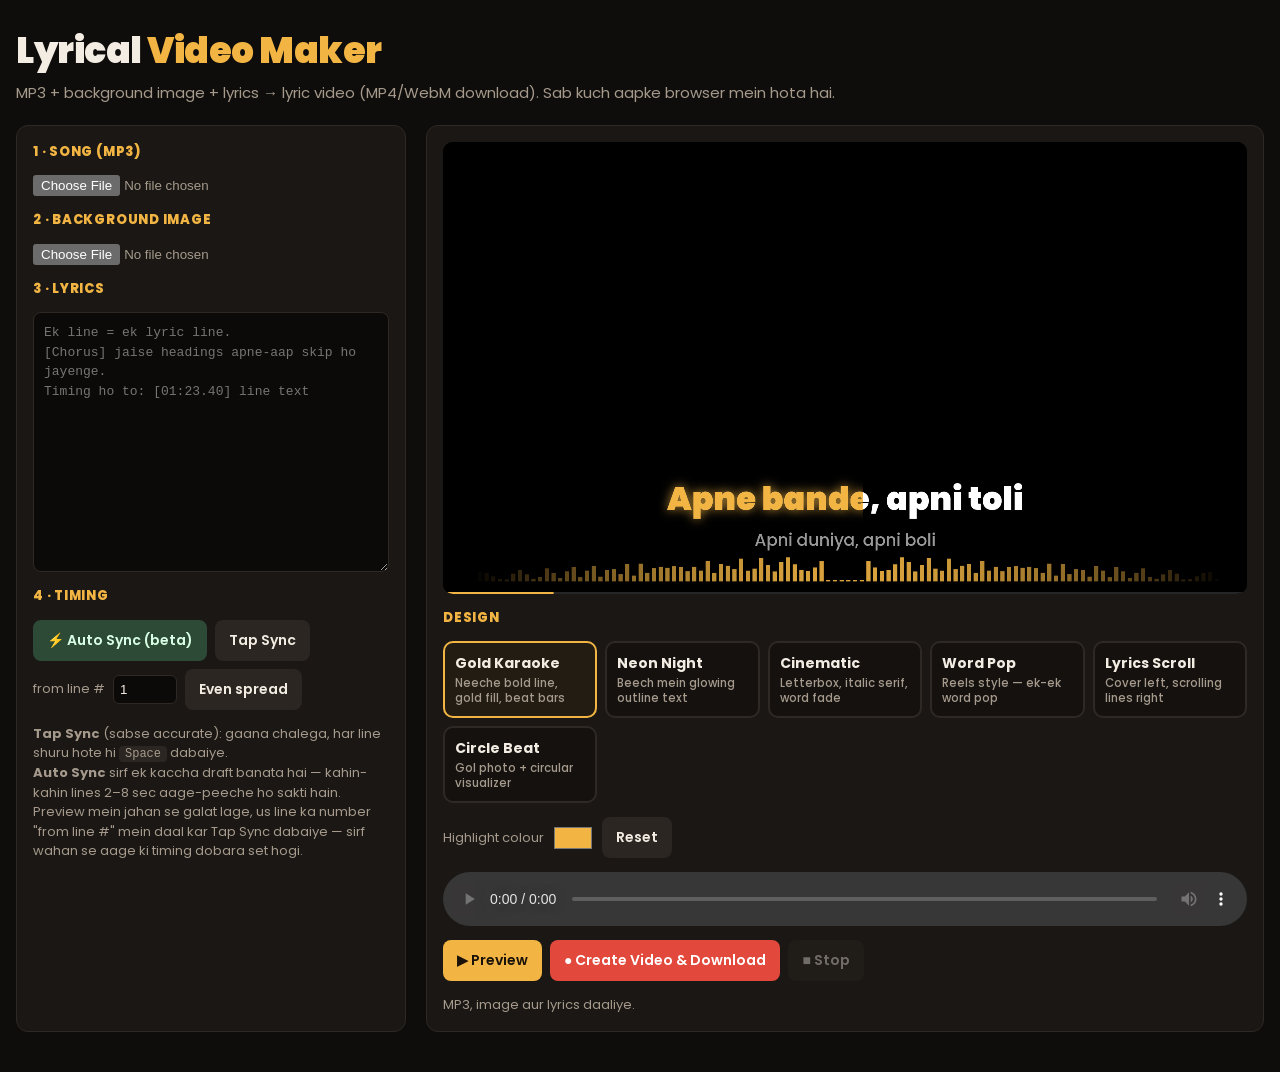
==== commit 9b3cd91a: "Update index.html" ====
--- a/index.html
+++ b/index.html
@@ -1,265 +1,562 @@
-<!DOCTYPE html>
+<!doctype html>
 <html lang="en">
 <head>
 <meta charset="utf-8">
 <meta name="viewport" content="width=device-width, initial-scale=1">
-<title>Global Vision Public School — CBSE School in Rohini, New Delhi</title>
-<meta name="description" id="metaDesc" content="Global Vision Public School, Sector 9 Rohini, New Delhi. CBSE co-educational school from LKG to Class XII. Admissions 2027–28, fee structure, results, attendance, timetable and mandatory public disclosure.">
-<meta name="keywords" content="CBSE school Rohini, school in Rohini Delhi, LKG admission Delhi, Global Vision Public School, Sector 9 Rohini school, school admission 2027-28">
-<link rel="canonical" href="https://example.github.io/gvps-website/" id="canon">
-<meta name="robots" content="index, follow">
-<meta name="theme-color" content="#0F2440">
-
-<meta property="og:type" content="website">
-<meta property="og:site_name" content="Global Vision Public School">
-<meta property="og:title" content="Global Vision Public School — CBSE School in Rohini, New Delhi">
-<meta property="og:description" content="Co-educational CBSE school from LKG to Class XII in Sector 9, Rohini. Admissions open for 2027–28.">
-<meta property="og:image" content="assets/og-image.jpg">
-<meta name="twitter:card" content="summary_large_image">
-
+<title>Lyrical Video Maker</title>
 <link rel="preconnect" href="https://fonts.googleapis.com">
 <link rel="preconnect" href="https://fonts.gstatic.com" crossorigin>
-<link href="https://fonts.googleapis.com/css2?family=Fraunces:opsz,wght@9..144,400;9..144,600;9..144,700&family=Karla:wght@400;500;600;700&display=swap" rel="stylesheet">
-<link rel="stylesheet" href="assets/styles.css">
-<link rel="icon" href="data:image/svg+xml,<svg xmlns='http://www.w3.org/2000/svg' viewBox='0 0 100 100'><rect width='100' height='100' rx='18' fill='%230F2440'/><text x='50' y='68' font-size='54' font-family='Georgia' fill='%23E8B84B' text-anchor='middle'>G</text></svg>">
-
-<script type="application/ld+json">
-{
-  "@context": "https://schema.org",
-  "@type": "School",
-  "name": "Global Vision Public School",
-  "alternateName": "GVPS Rohini",
-  "description": "Co-educational CBSE school from LKG to Class XII in Sector 9, Rohini, New Delhi.",
-  "foundingDate": "1998",
-  "address": {
-    "@type": "PostalAddress",
-    "streetAddress": "Plot 14, Sector 9, Rohini",
-    "addressLocality": "New Delhi",
-    "addressRegion": "Delhi",
-    "postalCode": "110085",
-    "addressCountry": "IN"
-  },
-  "telephone": "+91-11-2755-4400",
-  "email": "office@gvps.edu.in",
-  "openingHours": "Mo-Sa 08:00-15:00"
-}
-</script>
+<link rel="stylesheet" href="https://fonts.googleapis.com/css2?family=Poppins:wght@500;700;800;900&family=Bebas+Neue&family=Playfair+Display:ital,wght@1,600&display=swap">
+<style>
+  :root{
+    --bg:#0f0d0b; --panel:#1a1714; --line:#2e2924; --fg:#f3ece3; --muted:#a59a8c;
+    --gold:#f2b544; --gold2:#ffd98a; --red:#e2483b; --ok:#5fd38a;
+    --display:"Poppins","Segoe UI",Arial,sans-serif;
+    color-scheme:dark;
+  }
+  *{box-sizing:border-box}
+  body{margin:0;background:var(--bg);color:var(--fg);font:15px/1.5 var(--display);
+       padding:24px max(16px,env(safe-area-inset-left,0px)) 40px max(16px,env(safe-area-inset-right,0px))}
+  h1{font-weight:900;font-size:clamp(24px,4vw,36px);margin:0 0 4px;letter-spacing:-.5px}
+  h1 span{color:var(--gold)}
+  .sub{color:var(--muted);margin:0 0 20px}
+  .wrap{max-width:1320px;margin:0 auto;display:grid;gap:20px;grid-template-columns:minmax(0,390px) minmax(0,1fr)}
+  @media (max-width:900px){.wrap{grid-template-columns:minmax(0,1fr)}}
+  .panel{background:var(--panel);border:1px solid var(--line);border-radius:12px;padding:16px;display:flex;flex-direction:column;gap:14px;min-width:0}
+  .step{font-weight:800;font-size:13px;letter-spacing:.06em;text-transform:uppercase;color:var(--gold)}
+  input[type=file]{width:100%;color:var(--muted)}
+  textarea{width:100%;min-height:260px;background:#0c0a09;color:var(--fg);border:1px solid var(--line);border-radius:8px;padding:10px;font:13px/1.5 ui-monospace,Consolas,monospace;resize:vertical}
+  .row{display:flex;flex-wrap:wrap;gap:8px;align-items:center}
+  button{font:600 14px var(--display);border:0;border-radius:8px;padding:10px 14px;cursor:pointer;background:#2b2621;color:var(--fg)}
+  button:hover{background:#3a332c}
+  button.primary{background:var(--gold);color:#1a1209}
+  button.primary:hover{background:var(--gold2)}
+  button.rec{background:var(--red);color:#fff}
+  button.auto{background:#2d4a37;color:#d9ffe6}
+  button.auto:hover{background:#38604a}
+  button:disabled{opacity:.4;cursor:not-allowed}
+  button:focus-visible,textarea:focus-visible,input:focus-visible{outline:2px solid var(--gold2);outline-offset:2px}
+  .hint{color:var(--muted);font-size:13px;margin:0}
+  canvas{width:100%;height:auto;aspect-ratio:16/9;background:#000;border-radius:10px;display:block;max-width:100%}
+  .status{font-size:13px;color:var(--muted);min-height:20px}
+  #tapBtn{font-size:18px;padding:16px;background:var(--gold);color:#1a1209;font-weight:800}
+  audio{width:100%}
+  kbd{background:#2b2621;border-radius:4px;padding:1px 6px;font-size:12px}
+  .themes{display:grid;grid-template-columns:repeat(auto-fill,minmax(130px,1fr));gap:8px}
+  .theme{background:#14110f;border:2px solid var(--line);border-radius:10px;padding:10px;text-align:left;display:flex;flex-direction:column;gap:2px}
+  .theme b{font-size:14px}
+  .theme small{color:var(--muted);font-size:11.5px;font-weight:500;line-height:1.3}
+  .theme[aria-pressed="true"]{border-color:var(--gold);background:#231c13}
+  .accent{display:flex;gap:8px;align-items:center;color:var(--muted);font-size:13px}
+  input[type=color]{width:42px;height:30px;border:0;background:none;padding:0;cursor:pointer}
+</style>
 </head>
 <body>
-
-<svg style="display:none" xmlns="http://www.w3.org/2000/svg">
-  <symbol id="crest" viewBox="0 0 64 74">
-    <path d="M32 2 60 11v27c0 16-11.5 27-28 34C15.5 65 4 54 4 38V11z" fill="#0F2440" stroke="#B07C22" stroke-width="3"/>
-    <path d="M32 9 53 16v22c0 12.4-8.6 21-21 26.6C19.6 60 11 51.4 11 39V16z" fill="none" stroke="#E8B84B" stroke-width="1.4" opacity=".65"/>
-    <path d="M32 21 46 27 32 33 18 27z" fill="#E8B84B"/>
-    <path d="M22 30v8c0 4 4.6 6.6 10 6.6S42 42 42 38v-8l-10 4.4z" fill="#E8B84B" opacity=".8"/>
-    <path d="M46 27v10" stroke="#E8B84B" stroke-width="2" stroke-linecap="round"/>
-    <circle cx="32" cy="53" r="3" fill="#B07C22"/>
-  </symbol>
-</svg>
-
-<div class="strip">
-  <div class="shell">
-    <span>Session 2026 – 27 &nbsp;·&nbsp; Admission helpline <a href="tel:+919810012345">+91 98100 12345</a></span>
-    <span class="striplinks">
-      <a href="mailto:office@gvps.edu.in">office@gvps.edu.in</a>
-      <span id="sessionChip"><a href="#/login">Login</a></span>
-      <button class="langbtn" id="langBtn">हिंदी</button>
-    </span>
+<div style="max-width:1320px;margin:0 auto">
+  <h1>Lyrical <span>Video Maker</span></h1>
+  <p class="sub">MP3 + background image + lyrics → lyric video (MP4/WebM download). Sab kuch aapke browser mein hota hai.</p>
+</div>
+<div class="wrap">
+  <div class="panel">
+    <label class="step" for="audioIn">1 · Song (MP3)</label>
+    <input id="audioIn" type="file" accept="audio/*">
+    <label class="step" for="imgIn">2 · Background image</label>
+    <input id="imgIn" type="file" accept="image/*">
+    <label class="step" for="lyrics">3 · Lyrics</label>
+    <textarea id="lyrics" spellcheck="false" placeholder="Ek line = ek lyric line.&#10;[Chorus] jaise headings apne-aap skip ho jayenge.&#10;Timing ho to: [01:23.40] line text"></textarea>
+    <div class="step">4 · Timing</div>
+    <div class="row">
+      <button id="autoBtn" class="auto">⚡ Auto Sync (beta)</button>
+      <button id="syncBtn">Tap Sync</button>
+      <label class="hint" for="fromLine">from line #</label><input id="fromLine" type="number" min="1" value="1" style="width:64px;background:#0c0a09;color:var(--fg);border:1px solid var(--line);border-radius:6px;padding:6px">
+      <button id="evenBtn">Even spread</button>
+    </div>
+    <p class="hint"><b>Tap Sync</b> (sabse accurate): gaana chalega, har line shuru hote hi <kbd>Space</kbd> dabaiye.<br><b>Auto Sync</b> sirf ek kaccha draft banata hai — kahin-kahin lines 2–8 sec aage-peeche ho sakti hain. Preview mein jahan se galat lage, us line ka number "from line #" mein daal kar Tap Sync dabaiye — sirf wahan se aage ki timing dobara set hogi.</p>
+    <button id="tapBtn" hidden>TAP — next line (Space)</button>
+    <button id="tapDone" hidden>✓ Done (baaki lines purani timing pe)</button>
+  </div>
+
+  <div class="panel">
+    <canvas id="cv" width="1920" height="1080"></canvas>
+    <div class="step">Design</div>
+    <div class="themes" id="themes"></div>
+    <div class="accent"><label for="accentIn">Highlight colour</label><input id="accentIn" type="color" value="#f2b544"><button id="accentReset" type="button">Reset</button></div>
+    <audio id="player" controls></audio>
+    <div class="row">
+      <button id="previewBtn" class="primary">▶ Preview</button>
+      <button id="recBtn" class="rec">● Create Video &amp; Download</button>
+      <button id="stopBtn" disabled>■ Stop</button>
+    </div>
+    <div class="status" id="status">MP3, image aur lyrics daaliye.</div>
   </div>
 </div>
 
-<header class="topbar">
-  <div class="shell" id="topbarShell">
-    <a class="brand" href="#/home">
-      <svg class="crest"><use href="#crest"></use></svg>
-      <span>
-        <b>Global Vision Public School</b>
-        <span>Rohini, New Delhi · LKG to XII · CBSE</span>
-      </span>
-    </a>
-
-    <button class="iconbtn" id="searchBtn" aria-label="Search the website">⌕</button>
-    <button class="burger" id="burger" aria-label="Open menu" aria-expanded="false"><i></i><i></i><i></i></button>
-
-    <nav class="nav" id="nav">
-      <a href="#/home">Home</a>
-
-      <div class="more">
-        <button aria-expanded="false">About</button>
-        <div class="menu">
-          <a href="#/about">About the school</a>
-          <a href="#/vision">Vision and mission</a>
-          <a href="#/principal">Principal's message</a>
-          <a href="#/management">Management</a>
-          <a href="#/achievements">Achievements</a>
-        </div>
-      </div>
-
-      <div class="more">
-        <button aria-expanded="false">Academics</button>
-        <div class="menu">
-          <a href="#/academics">Academic structure</a>
-          <a href="#/subjects">Subjects</a>
-          <a href="#/timetable">Timetable</a>
-          <a href="#/material">Study material</a>
-          <a href="#/homework">Homework</a>
-          <a href="#/exams">Exams and results</a>
-          <a href="#/calendar">Academic calendar</a>
-          <a href="#/teachers">Faculty</a>
-        </div>
-      </div>
-
-      <div class="more">
-        <button aria-expanded="false">Admissions</button>
-        <div class="menu">
-          <a href="#/admission">Apply online</a>
-          <a href="#/track">Track an application</a>
-          <a href="#/faq">Frequently asked questions</a>
-          <a href="#/fees">Fee structure</a>
-        </div>
-      </div>
-
-      <div class="more">
-        <button aria-expanded="false">Campus</button>
-        <div class="menu">
-          <a href="#/campus">Infrastructure</a>
-          <a href="#/transport">Transport</a>
-          <a href="#/uniform">Uniform and timings</a>
-          <a href="#/studentlife">Student life</a>
-        </div>
-      </div>
-
-      <div class="more">
-        <button aria-expanded="false">School life</button>
-        <div class="menu">
-          <a href="#/events">Events and sports</a>
-          <a href="#/news">News</a>
-          <a href="#/notices">Notice board</a>
-          <a href="#/gallery">Photo gallery</a>
-          <a href="#/videos">Video gallery</a>
-        </div>
-      </div>
-
-      <div class="more">
-        <button aria-expanded="false">Records</button>
-        <div class="menu">
-          <a href="#/students">Student records</a>
-          <a href="#/attendance">Attendance</a>
-          <a href="#/leave">Leave applications</a>
-          <a href="#/idcard">ID cards</a>
-        </div>
-      </div>
-
-      <div class="more">
-        <button aria-expanded="false">More</button>
-        <div class="menu">
-          <a href="#/disclosure">Mandatory public disclosure</a>
-          <a href="#/downloads">Downloads</a>
-          <a href="#/terms">Terms and policies</a>
-          <a href="#/privacy">Privacy policy</a>
-          <a href="#/sitemap">Sitemap</a>
-          <a href="#/contact">Contact</a>
-          <a href="#/login">Login</a>
-          <a href="#/admin">Admin console</a>
-          <a href="#/crm">Admission CRM</a>
-        </div>
-      </div>
-
-      <a class="btn sm navcta" href="#/admission">Apply now</a>
-    </nav>
-  </div>
-</header>
-
-<main id="main"></main>
-
-<footer>
-  <div class="shell" id="footerShell">
-    <div class="cols">
-      <div>
-        <div style="display:flex;gap:12px;align-items:center;margin-bottom:14px">
-          <svg class="crest" style="width:52px;height:52px"><use href="#crest"></use></svg>
-          <div>
-            <h4 style="margin:0">Global Vision Public School</h4>
-            <span style="font-size:.8rem">सीखो, प्रेरित करो, हासिल करो · Learn, Inspire, Achieve</span>
-          </div>
-        </div>
-        <p style="font-size:.88rem;max-width:34ch">Plot 14, Sector 9, Rohini, New Delhi – 110085. Office open Monday to Saturday, 8:00 AM to 3:00 PM.</p>
-        <p style="font-size:.88rem;margin:0">Affiliated to CBSE · Affiliation No. 2730456 · School Code 27301</p>
-      </div>
-      <div>
-        <h4>For parents</h4>
-        <a href="#/admission">Apply for admission</a>
-        <a href="#/track">Track an application</a>
-        <a href="#/attendance">Check attendance</a>
-        <a href="#/homework">Homework</a>
-        <a href="#/fees">Fee structure</a>
-        <a href="#/login">Parent login</a>
-      </div>
-      <div>
-        <h4>Academics</h4>
-        <a href="#/academics">Academic structure</a>
-        <a href="#/subjects">Subjects</a>
-        <a href="#/timetable">Class timetable</a>
-        <a href="#/material">Study material</a>
-        <a href="#/exams">Exams and results</a>
-        <a href="#/calendar">Academic calendar</a>
-      </div>
-      <div>
-        <h4>School</h4>
-        <a href="#/vision">Vision and mission</a>
-        <a href="#/campus">Campus</a>
-        <a href="#/news">News</a>
-        <a href="#/disclosure">Mandatory public disclosure</a>
-        <a href="#/downloads">Downloads</a>
-        <a href="#/privacy">Privacy policy</a>
-        <a href="#/sitemap">Sitemap</a>
-      </div>
-    </div>
-    <div class="copy">
-      <span>© 2026 Global Vision Public School. All records shown are sample data.</span>
-      <span id="dataMode">Running on local sample data</span>
-    </div>
-  </div>
-</footer>
-
-<a class="wa" id="waBtn" href="#" target="_blank" rel="noopener" aria-label="WhatsApp admission enquiry">
-  <svg viewBox="0 0 24 24" width="22" height="22" fill="currentColor" aria-hidden="true">
-    <path d="M12 2a10 10 0 0 0-8.6 15L2 22l5.2-1.4A10 10 0 1 0 12 2zm0 18a8 8 0 0 1-4.1-1.1l-.3-.2-3 .8.8-2.9-.2-.3A8 8 0 1 1 12 20zm4.4-5.8c-.2-.1-1.4-.7-1.6-.8s-.4-.1-.6.1-.6.8-.8 1-.3.2-.5 0a6.5 6.5 0 0 1-3.2-2.8c-.2-.4.2-.4.6-1.2.1-.2 0-.4 0-.5s-.6-1.4-.8-1.9-.4-.4-.6-.4h-.5a1 1 0 0 0-.7.3A2.9 2.9 0 0 0 6.8 12a5.1 5.1 0 0 0 1 2.4 11.6 11.6 0 0 0 4.5 4 5.2 5.2 0 0 0 3.1.5 2.6 2.6 0 0 0 1.7-1.2 2.1 2.1 0 0 0 .1-1.2c0-.1-.2-.2-.4-.3z"/>
-  </svg>
-  <span>Admission enquiry</span>
-</a>
-
-<div class="modal" id="modal" role="dialog" aria-modal="true">
-  <div class="box">
-    <div class="mh"><h3 id="modalTitle">Details</h3>
-      <button class="x" id="modalClose" aria-label="Close">✕</button></div>
-    <div class="mb" id="modalBody"></div>
-  </div>
-</div>
-
-<div class="searchwrap" id="searchWrap">
-  <div class="searchbox">
-    <div class="searchtop">
-      <input id="searchInput" placeholder="Search admissions, fees, notices, downloads, faculty…" autocomplete="off">
-      <button class="x" id="searchClose" aria-label="Close search">✕</button>
-    </div>
-    <div id="searchOut"></div>
-  </div>
-</div>
-
-<div id="toast" role="status"></div>
-
-<script src="assets/config.js"></script>
-<script src="assets/seed.js"></script>
-<script src="assets/seed-extra.js"></script>
-<script src="assets/i18n.js"></script>
-<script src="assets/api.js"></script>
-<script src="assets/app.js"></script>
-<script src="assets/pages-academics.js"></script>
-<script src="assets/pages-school.js"></script>
-<script src="assets/pages-info.js"></script>
-<script src="assets/pages-portal.js"></script>
-<script>App.start();</script>
+<script>
+const W=1920,H=1080,HOP=0.05;
+const cv=document.getElementById('cv'), ctx=cv.getContext('2d');
+const player=document.getElementById('player');
+const lyricsEl=document.getElementById('lyrics');
+const statusEl=document.getElementById('status');
+const accentIn=document.getElementById('accentIn');
+const setStatus=s=>statusEl.textContent=s;
+
+let bgImg=null, bgBlur=null, audioCtx=null, analyser=null, dest=null;
+let freq=new Uint8Array(512);
+let lines=[];             // {t,end,text}
+let venv=null, vact=null, vcum=null, audioFile=null; // vocal analysis (50ms frames)
+let recorder=null, chunks=[], syncing=false, syncIdx=0, rawLines=[];
+
+/* ================= THEMES ================= */
+const THEMES={
+  gold:   {name:'Gold Karaoke', desc:'Neeche bold line, gold fill, beat bars', accent:'#f2b544'},
+  neon:   {name:'Neon Night',   desc:'Beech mein glowing outline text', accent:'#ff2fd0'},
+  cinema: {name:'Cinematic',    desc:'Letterbox, italic serif, word fade', accent:'#e9d8b4'},
+  pop:    {name:'Word Pop',     desc:'Reels style — ek-ek word pop', accent:'#ffe600'},
+  scroll: {name:'Lyrics Scroll',desc:'Cover left, scrolling lines right', accent:'#ffffff'},
+  circle: {name:'Circle Beat',  desc:'Gol photo + circular visualizer', accent:'#3ee0ff'},
+};
+let theme='gold';
+const themesEl=document.getElementById('themes');
+for(const [id,t] of Object.entries(THEMES)){
+  const b=document.createElement('button'); b.type='button'; b.className='theme'; b.dataset.id=id;
+  b.innerHTML=`<b>${t.name}</b><small>${t.desc}</small>`;
+  b.onclick=()=>{theme=id; accentIn.value=t.accent; markTheme(); redraw();};
+  themesEl.appendChild(b);
+}
+function markTheme(){ themesEl.querySelectorAll('.theme').forEach(b=>b.setAttribute('aria-pressed',b.dataset.id===theme)); }
+markTheme();
+accentIn.oninput=redraw;
+document.getElementById('accentReset').onclick=()=>{accentIn.value=THEMES[theme].accent; redraw();};
+
+/* ================= INPUTS ================= */
+document.getElementById('audioIn').onchange=async e=>{
+  const f=e.target.files[0]; if(!f) return;
+  audioFile=f; player.src=URL.createObjectURL(f);
+  setStatus('Song load ho gaya: '+f.name+' — vocals analyse ho rahe hain…');
+  try{ await analyzeVocals(await f.arrayBuffer()); setStatus('Song ready: '+f.name+'. Ab Auto Sync ya Tap Sync karein.'); }
+  catch(err){ venv=null; setStatus('Song load ho gaya (analysis nahi ho paya: '+err.message+'). Tap Sync use karein.'); }
+  parse(); redraw();
+};
+document.getElementById('imgIn').onchange=e=>{
+  const f=e.target.files[0]; if(!f) return;
+  const im=new Image();
+  im.onload=()=>{
+    bgImg=im;
+    bgBlur=document.createElement('canvas'); bgBlur.width=W/2; bgBlur.height=H/2;
+    const b=bgBlur.getContext('2d'); b.filter='blur(18px) brightness(0.55)';
+    const s=Math.max(W/2/im.width,H/2/im.height)*1.1;
+    b.drawImage(im,(W/2-im.width*s)/2,(H/2-im.height*s)/2,im.width*s,im.height*s);
+    redraw();
+  };
+  im.src=URL.createObjectURL(f);
+};
+lyricsEl.addEventListener('input',()=>{parse();redraw();});
+
+/* ================= LYRICS PARSING ================= */
+const isHeading=s=>/^\[(intro|verse|chorus|bridge|outro|hook|pre-?chorus|refrain|interlude)[^\]]*\]$/i.test(s);
+const stripTime=s=>s.replace(/^\[\d+:\d+(?:\.\d+)?\]\s*/,'');
+function cleanLines(){ return lyricsEl.value.split('\n').map(s=>s.trim()).filter(s=>s&&!isHeading(s)); }
+const fmt=t=>{const m=Math.floor(t/60), s=(t-m*60).toFixed(2).padStart(5,'0'); return `[${String(m).padStart(2,'0')}:${s}]`;};
+function parse(){
+  lines=[];
+  for(const s of cleanLines()){
+    const m=s.match(/^\[(\d+):(\d+(?:\.\d+)?)\]\s*(.*)$/);
+    if(m) lines.push({t:+m[1]*60+ +m[2], text:m[3]});
+  }
+  lines.sort((a,b)=>a.t-b.t);
+  const dur=player.duration||1e9;
+  lines.forEach((L,i)=>{
+    const nx=i+1<lines.length?lines[i+1].t:Math.min(L.t+8,dur);
+    let end=nx;
+    if(vact){ // end the line early if the singer stops for a while
+      let f=Math.floor((L.t+1.2)/HOP), quiet=0;
+      for(;f<vact.length && f*HOP<nx;f++){
+        if(!vact[f]){ if(++quiet>=30){ end=Math.min(nx,(f-30)*HOP+0.7); break; } } else quiet=0;
+      }
+    }
+    L.end=Math.max(L.t+1,end);
+  });
+  return lines.length>0;
+}
+
+/* ================= VOCAL ANALYSIS + AUTO SYNC ================= */
+async function analyzeVocals(buf){
+  const tmp=new (window.AudioContext||window.webkitAudioContext)();
+  const ab=await tmp.decodeAudioData(buf); tmp.close();
+  const SR=16000, off=new OfflineAudioContext(2,Math.ceil(ab.duration*SR),SR);
+  const src=off.createBufferSource(); src.buffer=ab;
+  const sp=off.createChannelSplitter(2), mg=off.createChannelMerger(2);
+  src.connect(sp);
+  const stereo=ab.numberOfChannels>1;
+  const g=(v)=>{const n=off.createGain(); n.gain.value=v; return n;};
+  const lm=g(.5), rm=g(stereo?.5:0), ls=g(stereo?.5:0), rs=g(stereo?-.5:0);
+  sp.connect(lm,0); sp.connect(rm,stereo?1:0); sp.connect(ls,0); sp.connect(rs,stereo?1:0);
+  lm.connect(mg,0,0); rm.connect(mg,0,0); ls.connect(mg,0,1); rs.connect(mg,0,1);
+  const hp=off.createBiquadFilter(); hp.type='highpass'; hp.frequency.value=250;
+  const lp=off.createBiquadFilter(); lp.type='lowpass'; lp.frequency.value=3500;
+  mg.connect(hp); hp.connect(lp); lp.connect(off.destination);
+  src.start();
+  const r=await off.startRendering();
+  const mid=r.getChannelData(0), side=r.getChannelData(1), hop=SR*HOP, n=Math.floor(mid.length/hop);
+  venv=new Float32Array(n);
+  for(let i=0;i<n;i++){
+    let a=0,b=0;
+    for(let j=i*hop;j<(i+1)*hop;j++){a+=mid[j]*mid[j]; b+=side[j]*side[j];}
+    const em=Math.sqrt(a/hop), es=Math.sqrt(b/hop);
+    venv[i]=Math.max(em-0.7*es, em*0.15); // centre-panned energy ≈ vocals
+  }
+  const db=Array.from(venv,v=>20*Math.log10(v+1e-6));
+  const sm=db.map((v,i)=>(db[Math.max(0,i-1)]+v+db[Math.min(n-1,i+1)])/3);
+  const sorted=[...sm].sort((a,b)=>a-b), thr=sorted[Math.floor(n*.92)]-18;
+  vact=new Uint8Array(n); for(let i=0;i<n;i++) vact[i]=sm[i]>thr?1:0;
+  fillRuns(vact,0,6); fillRuns(vact,1,6);
+  vcum=new Float64Array(n+1); for(let i=0;i<n;i++) vcum[i+1]=vcum[i]+(vact[i]?venv[i]:0);
+  venv.sm=sm;
+}
+function fillRuns(a,val,maxLen){ // flip short runs of `val` (gaps or blips)
+  let i=0; while(i<a.length){ let j=i; while(j<a.length&&a[j]===a[i]) j++;
+    if(a[i]===val && j-i<maxLen && i>0 && j<a.length) a.fill(1-val,i,j); i=j; }
+}
+function autoSync(){
+  const ls=cleanLines().map(stripTime);
+  if(!venv){ setStatus('Pehle song daaliye (analysis complete hone dijiye).'); return; }
+  if(!ls.length){ setStatus('Pehle lyrics daaliye.'); return; }
+  const n=vact.length, sm=venv.sm, cands=[];
+  let first=-1, last=0;
+  for(let i=0;i<n;i++){ if(vact[i]){ if(first<0) first=i; last=i; } }
+  if(first<0){ setStatus('Gaane mein vocals detect nahi hue — Tap Sync use karein.'); return; }
+  // phrase starts after a silence = strong candidates
+  for(let i=1;i<n;i++) if(vact[i]&&!vact[i-1]){
+    let g=0; for(let k=i-1;k>=0&&!vact[k];k--) g++;
+    cands.push({f:i,s:100+g});
+  }
+  // dips inside sung parts = weaker candidates
+  for(let i=8;i<n-8;i++){
+    if(!vact[i]) continue;
+    let isMin=true; for(let k=i-8;k<=i+8;k++) if(sm[k]<sm[i]){isMin=false;break;}
+    if(!isMin) continue;
+    let lm=-1e9, rm=-1e9; for(let k=i-10;k<i;k++) lm=Math.max(lm,sm[k]); for(let k=i+1;k<=i+10&&k<n;k++) rm=Math.max(rm,sm[k]);
+    const depth=Math.min(lm,rm)-sm[i];
+    if(depth>3) cands.push({f:i+1,s:depth});
+  }
+  // every 0.25s inside sung parts is also allowed (weak) so DP is never stuck
+  for(let i=first;i<=last;i+=5) if(vact[i]) cands.push({f:i,s:0});
+  cands.push({f:first,s:300});
+  cands.sort((a,b)=>a.f-b.f);
+  const C=[]; for(const c of cands){ const p=C[C.length-1]; if(p&&c.f-p.f<4){ if(c.s>p.s) C[C.length-1]=c; } else C.push(c); }
+  const A=new Float64Array(n+1); for(let i=0;i<n;i++) A[i+1]=A[i]+(vact[i]?HOP:0); // sung seconds
+  const syl=ls.map(x=>Math.max(1,(x.toLowerCase().match(/[aeiouy]+/g)||[]).length));
+  const totS=syl.reduce((a,b)=>a+b,0), totA=A[last+1]-A[first];
+  const exp=syl.map(v=>v/totS*totA);
+  const bonus=c=>c.s>=100?1.6:c.s>0?Math.min(0.9,c.s/8):0;
+  const N=ls.length, M=C.length, INF=1e18;
+  // dp[i][j]: line i starts at candidate j
+  let prev=new Float64Array(M).fill(INF), back=[];
+  let j0=C.findIndex(c=>c.f===first); prev[j0]=0;
+  for(let i=1;i<N;i++){
+    const cur=new Float64Array(M).fill(INF), bk=new Int32Array(M).fill(-1), e=exp[i-1], den=Math.max(e,0.8);
+    for(let j=1;j<M;j++){
+      const fj=C[j].f, bj=bonus(C[j]);
+      for(let k=j-1;k>=0;k--){
+        if(prev[k]>=INF) continue;
+        const d=A[fj]-A[C[k].f];
+        if(d>e*3+4) break;
+        if(fj-C[k].f<12) continue;
+        const r=(d-e)/den, v=prev[k]+r*r-bj;
+        if(v<cur[j]){cur[j]=v;bk[j]=k;}
+      }
+    }
+    back.push(bk); prev=cur;
+  }
+  let best=-1,bv=INF;
+  for(let j=0;j<M;j++){ if(prev[j]>=INF) continue; const d=A[last+1]-A[C[j].f], r=(d-exp[N-1])/Math.max(exp[N-1],0.8), v=prev[j]+r*r; if(v<bv){bv=v;best=j;} }
+  let picks;
+  if(best<0){ picks=ls.map((_,i)=>first+Math.round(i*(last-first)/N)); }
+  else { picks=[C[best].f]; let j=best; for(let i=N-2;i>=0;i--){ j=back[i][j]; picks.unshift(C[j].f); } }
+  lyricsEl.value=ls.map((s,i)=>fmt(picks[i]*HOP)+' '+s).join('\n');
+  parse(); redraw();
+  setStatus(`Auto Sync done: ${ls.length} lines. Preview dekhiye; jo line galat ho uska time lyrics box mein theek kar dijiye.`);
+}
+document.getElementById('autoBtn').onclick=autoSync;
+
+document.getElementById('evenBtn').onclick=()=>{
+  const ls=cleanLines().map(stripTime), d=player.duration;
+  if(!d||!ls.length){setStatus('Pehle song aur lyrics daaliye.');return;}
+  const start=Math.min(5,d*0.03), end=d-4, step=(end-start)/ls.length;
+  lyricsEl.value=ls.map((s,i)=>fmt(start+i*step)+' '+s).join('\n');
+  parse(); redraw(); setStatus('Lines barabar spread ho gayi.');
+};
+
+/* ================= TAP SYNC ================= */
+const tapBtn=document.getElementById('tapBtn');
+let syncOld=[];
+document.getElementById('syncBtn').onclick=()=>{
+  rawLines=cleanLines().map(stripTime);
+  if(!player.src||!rawLines.length){setStatus('Pehle song aur lyrics daaliye.');return;}
+  parse(); syncOld=lines.slice();
+  let from=Math.max(1,Math.min(rawLines.length,parseInt(document.getElementById('fromLine').value)||1));
+  if(syncOld.length!==rawLines.length) from=1; // no usable old timing
+  syncIdx=from-1; lines=syncOld.slice(0,syncIdx).map(l=>({...l}));
+  syncing=true; tapBtn.hidden=false; ensureAudio(); audioCtx.resume();
+  player.currentTime=syncIdx>0?Math.max(0,syncOld[syncIdx-1].t):0; player.play();
+  setStatus(`Sync chalu: line ${syncIdx+1} → "${rawLines[syncIdx]}" shuru ho tab TAP karein.`);
+};
+function tap(){
+  if(!syncing) return;
+  lines.push({t:player.currentTime,text:rawLines[syncIdx],end:player.currentTime+6});
+  if(lines.length>1) lines[lines.length-2].end=player.currentTime;
+  syncIdx++;
+  if(syncIdx>=rawLines.length){ finishSync(); return; }
+  setStatus(`Line ${syncIdx+1}/${rawLines.length} → "${rawLines[syncIdx]}"`);
+}
+function finishSync(){
+  syncing=false; tapBtn.hidden=true; player.pause();
+  // lines not tapped yet keep their old timing (if it comes after the last tap)
+  const lastT=lines.length?lines[lines.length-1].t:0;
+  for(let i=lines.length;i<rawLines.length;i++) if(syncOld[i]&&syncOld[i].t>lastT) lines.push({...syncOld[i]});
+  lyricsEl.value=lines.map(l=>fmt(l.t)+' '+l.text).join('\n'); parse();
+  setStatus('Sync complete! Ab Preview ya Create Video dabaiye.');
+}
+tapBtn.onclick=tap;
+const tapDone=document.getElementById('tapDone'); tapDone.onclick=finishSync;
+new MutationObserver(()=>tapDone.hidden=tapBtn.hidden).observe(tapBtn,{attributes:true});
+document.addEventListener('keydown',e=>{ if(syncing&&e.code==='Space'){e.preventDefault();tap();} });
+player.addEventListener('ended',()=>{ if(syncing) finishSync(); if(recorder&&recorder.state==='recording') recorder.stop(); });
+
+function ensureAudio(){
+  if(audioCtx) return;
+  audioCtx=new (window.AudioContext||window.webkitAudioContext)();
+  const srcNode=audioCtx.createMediaElementSource(player);
+  analyser=audioCtx.createAnalyser(); analyser.fftSize=1024; analyser.smoothingTimeConstant=.75;
+  dest=audioCtx.createMediaStreamDestination();
+  srcNode.connect(analyser); analyser.connect(audioCtx.destination); srcNode.connect(dest);
+  freq=new Uint8Array(analyser.frequencyBinCount);
+}
+
+/* ================= DRAW HELPERS ================= */
+const DEMO=[{t:0,end:4,text:'Apne bande, apni toli'},{t:4,end:8,text:'Apni duniya, apni boli'},{t:8,end:12,text:'Jeb mein chahe note hon thode'},{t:12,end:16,text:'Yaar khade toh sapne bade'}];
+const clamp=(x,a=0,b=1)=>Math.max(a,Math.min(b,x));
+const ease=x=>1-Math.pow(1-clamp(x),3);
+function hexA(hex,a){const n=parseInt(hex.slice(1),16);return `rgba(${n>>16&255},${n>>8&255},${n&255},${a})`;}
+function setFont(w,size,fam){ ctx.font=`${w} ${size}px ${fam}`; }
+const F_SANS='Poppins, "Segoe UI", Arial, sans-serif', F_BEBAS='"Bebas Neue", Impact, "Arial Narrow", sans-serif', F_SERIF='"Playfair Display", Georgia, serif';
+function fitSize(text,max,w,fam,maxW){ let s=max; do{ setFont(w,s,fam); if(ctx.measureText(text).width<=maxW) return s; s-=2; }while(s>24); return s; }
+function progress(L,t){
+  if(vcum){
+    const fa=Math.floor(L.t/HOP), fb=Math.max(fa+1,Math.floor((L.end-0.15)/HOP)), f=Math.floor(t/HOP);
+    const tot=vcum[Math.min(fb,vcum.length-1)]-vcum[Math.min(fa,vcum.length-1)];
+    if(tot>1e-6) return clamp((vcum[clamp(f,fa,vcum.length-1)]-vcum[fa])/tot);
+  }
+  return clamp((t-L.t)/Math.max(0.5,(L.end-L.t)*0.9));
+}
+function drawCover(img,z,dark){
+  ctx.fillStyle='#000'; ctx.fillRect(0,0,W,H);
+  if(!img) return;
+  const s=Math.max(W/img.width,H/img.height)*z, w=img.width*s, h=img.height*s;
+  ctx.drawImage(img,(W-w)/2,(H-h)/2,w,h);
+  if(dark){ctx.fillStyle=`rgba(0,0,0,${dark})`; ctx.fillRect(0,0,W,H);}
+}
+function bottomShade(from,alpha){
+  const g=ctx.createLinearGradient(0,from,0,H); g.addColorStop(0,'rgba(0,0,0,0)'); g.addColorStop(1,`rgba(0,0,0,${alpha})`);
+  ctx.fillStyle=g; ctx.fillRect(0,from,W,H-from);
+}
+function bars(y,maxH,color,mirrorTop){
+  const N=56,bw=10,gap=6,total=N*2*(bw+gap)-gap,sx=(W-total)/2;
+  for(let j=0;j<N*2;j++){
+    const b=j<N?N-1-j:j-N, v=freq[Math.floor(Math.pow(b/N,1.7)*200)+2]/255, h=3+Math.pow(v,1.5)*maxH, edge=Math.abs(j-N)/N;
+    ctx.fillStyle=hexA(color,.9*(1-edge*edge));
+    ctx.fillRect(sx+j*(bw+gap),y-h,bw,h);
+    if(mirrorTop) ctx.fillRect(sx+j*(bw+gap),H-y,bw,h);
+  }
+}
+function karaokeLine(text,x,y,size,fam,w,p,accent,glow,base='#fff'){
+  setFont(w,size,fam); ctx.textAlign='center'; ctx.textBaseline='middle';
+  const tw=ctx.measureText(text).width, x0=x-tw/2;
+  ctx.save(); ctx.shadowColor='rgba(0,0,0,.85)'; ctx.shadowBlur=18; ctx.shadowOffsetY=4;
+  ctx.fillStyle=base; ctx.fillText(text,x,y); ctx.restore();
+  if(p<=0) return;
+  ctx.save(); ctx.beginPath(); ctx.rect(x0-20,y-size,tw*p+20,size*2); ctx.clip();
+  ctx.shadowColor=hexA(accent,glow); ctx.shadowBlur=26; ctx.fillStyle=accent; ctx.fillText(text,x,y);
+  ctx.restore();
+}
+function wrapWords(words,maxW){
+  const rows=[[]]; let w=0; const sp=ctx.measureText(' ').width;
+  for(const wd of words){ const ww=ctx.measureText(wd).width;
+    if(rows[rows.length-1].length && w+sp+ww>maxW){ rows.push([]); w=0; }
+    rows[rows.length-1].push(wd); w+= (w?sp:0)+ww; }
+  return rows;
+}
+
+/* ================= THEME RENDERERS ================= */
+const R={};
+R.gold=(t,s)=>{
+  drawCover(bgImg,1+0.07*s.tp+0.015*s.bass,0); bottomShade(560,.92);
+  if(s.L){ const {L,N,p,k}=s, y=860+(1-k)*30;
+    ctx.save(); ctx.globalAlpha=k;
+    karaokeLine(L.text,W/2,y,fitSize(L.text,76,900,F_SANS,W-220),F_SANS,900,p,s.accent,.5+.4*s.bass);
+    if(N&&N.t-L.end<2){ setFont(500,fitSize(N.text,40,500,F_SANS,W-220),F_SANS); ctx.fillStyle='rgba(255,255,255,.6)'; ctx.fillText(N.text,W/2,y+95); }
+    ctx.restore(); }
+  bars(1050,56,s.accent);
+};
+R.neon=(t,s)=>{
+  drawCover(bgImg,1.05+0.03*s.bass,.62);
+  const v=ctx.createRadialGradient(W/2,H/2,200,W/2,H/2,1100); v.addColorStop(0,'rgba(0,0,0,0)'); v.addColorStop(1,'rgba(0,0,0,.7)');
+  ctx.fillStyle=v; ctx.fillRect(0,0,W,H);
+  if(s.L){ const {L,N,p,k}=s, text=L.text.toUpperCase(), size=fitSize(text,96,900,F_SANS,W-260), y=520;
+    ctx.save(); ctx.globalAlpha=k; setFont(900,size,F_SANS); ctx.textAlign='center'; ctx.textBaseline='middle';
+    ctx.lineWidth=3; ctx.strokeStyle=hexA(s.accent,.55); ctx.strokeText(text,W/2,y);
+    const tw=ctx.measureText(text).width;
+    ctx.save(); ctx.beginPath(); ctx.rect(W/2-tw/2-20,y-size,tw*p+20,size*2); ctx.clip();
+    ctx.shadowColor=s.accent; ctx.shadowBlur=30+30*s.bass; ctx.fillStyle='#fff'; ctx.fillText(text,W/2,y);
+    ctx.shadowBlur=60; ctx.fillStyle=hexA(s.accent,.35); ctx.fillText(text,W/2,y); ctx.restore();
+    if(N&&N.t-L.end<2){ const nt=N.text.toUpperCase(); setFont(700,fitSize(nt,40,700,F_SANS,W-260),F_SANS);
+      ctx.fillStyle='rgba(41,231,255,.6)'; ctx.shadowColor='#29e7ff'; ctx.shadowBlur=14; ctx.fillText(nt,W/2,y+120); }
+    ctx.restore(); }
+  bars(1040,70,s.accent);
+};
+R.cinema=(t,s)=>{
+  drawCover(bgImg,1.02+0.08*s.tp,.35);
+  const v=ctx.createRadialGradient(W/2,H/2,300,W/2,H/2,1150); v.addColorStop(0,'rgba(0,0,0,0)'); v.addColorStop(1,'rgba(0,0,0,.75)');
+  ctx.fillStyle=v; ctx.fillRect(0,0,W,H);
+  ctx.fillStyle='#000'; ctx.fillRect(0,0,W,120); ctx.fillRect(0,H-120,W,120);
+  if(s.L){ const {L,p}=s, out=t>L.end-0.4?clamp((L.end-t)/0.4):1;
+    const size=fitSize(L.text,68,'italic 600',F_SERIF,W-300); setFont('italic 600',size,F_SERIF);
+    const words=L.text.split(' '), sp=ctx.measureText(' ').width, widths=words.map(w=>ctx.measureText(w).width);
+    let x=W/2-(widths.reduce((a,b)=>a+b,0)+sp*(words.length-1))/2; const y=H-230;
+    ctx.textAlign='left'; ctx.textBaseline='middle';
+    words.forEach((w,i)=>{ const a=clamp(p*words.length*1.15-i+0.6)*out;
+      ctx.save(); ctx.globalAlpha=a; ctx.shadowColor='rgba(0,0,0,.9)'; ctx.shadowBlur=14;
+      ctx.fillStyle=s.accent; ctx.fillText(w,x,y+(1-a)*14); ctx.restore(); x+=widths[i]+sp; });
+    ctx.save(); ctx.globalAlpha=.6*out; ctx.fillStyle=s.accent; ctx.fillRect(W/2-40,y+60,80,2); ctx.restore(); }
+};
+R.pop=(t,s)=>{
+  drawCover(bgImg,1.04+0.035*s.bass,.38);
+  if(s.L){ const {L,p}=s, words=L.text.toUpperCase().split(' '), size=118;
+    setFont(400,size,F_BEBAS); const rows=wrapWords(words,W-300);
+    const cur=Math.min(words.length-1,Math.floor(p*words.length)), lh=size*1.02;
+    let idx=0, y0=H/2+80-(rows.length-1)*lh/2;
+    ctx.textBaseline='middle'; ctx.textAlign='left'; ctx.lineJoin='round';
+    rows.forEach((row,ri)=>{ const sp=ctx.measureText(' ').width, rw=row.reduce((a,w)=>a+ctx.measureText(w).width,0)+sp*(row.length-1);
+      let x=W/2-rw/2;
+      row.forEach(w=>{ const ww=ctx.measureText(w).width, wStart=(idx)/words.length, age=(p-wStart)*(L.end-L.t);
+        if(idx<=cur && t>=L.t){ const sc=idx===cur?1+0.25*(1-ease(age/0.18)):1;
+          ctx.save(); ctx.translate(x+ww/2,y0+ri*lh); ctx.scale(sc,sc);
+          ctx.lineWidth=14; ctx.strokeStyle='#000'; ctx.strokeText(w,-ww/2,0);
+          ctx.fillStyle=idx===cur?s.accent:'#fff'; ctx.fillText(w,-ww/2,0); ctx.restore(); }
+        x+=ww+sp; idx++; }); }); }
+};
+R.scroll=(t,s)=>{
+  if(bgBlur){ ctx.drawImage(bgBlur,0,0,W,H); } else { ctx.fillStyle='#111'; ctx.fillRect(0,0,W,H); }
+  ctx.fillStyle='rgba(0,0,0,.25)'; ctx.fillRect(0,0,W,H);
+  const cs=520+12*s.bass, cx=170-6*s.bass, cy=H/2-cs/2;
+  if(bgImg){ ctx.save(); ctx.shadowColor='rgba(0,0,0,.6)'; ctx.shadowBlur=50; ctx.shadowOffsetY=20;
+    roundRect(cx,cy,cs,cs,28); ctx.fillStyle='#000'; ctx.fill(); ctx.restore();
+    ctx.save(); roundRect(cx,cy,cs,cs,28); ctx.clip();
+    const sc=Math.max(cs/bgImg.width,cs/bgImg.height); ctx.drawImage(bgImg,cx+(cs-bgImg.width*sc)/2,cy+(cs-bgImg.height*sc)/2,bgImg.width*sc,bgImg.height*sc); ctx.restore(); }
+  const L=s.list, ci=s.ci; if(ci<0) return;
+  const x0=820, maxW=W-x0-110, size=52, rowH=64, gap=34;
+  setFont(800,size,F_SANS); ctx.textAlign='left'; ctx.textBaseline='middle';
+  const lo=Math.max(0,ci-4), hi=Math.min(L.length,ci+5), rows={}, hts={};
+  for(let i=lo;i<hi;i++){ rows[i]=wrapWords(L[i].text.split(' '),maxW).map(r=>r.join(' ')); hts[i]=rows[i].length*rowH; }
+  // top of current block sits at centre; animate up from where it was as "next"
+  const mv=ease((t-L[ci].t+0.25)/0.45), prevH=ci>lo?hts[ci-1]+gap:0;
+  let y=H/2-hts[ci]/2+(1-mv)*prevH;
+  const ys={}; ys[ci]=y;
+  for(let i=ci+1;i<hi;i++){ ys[i]=ys[i-1]+hts[i-1]+gap; }
+  for(let i=ci-1;i>=lo;i--){ ys[i]=ys[i+1]-gap-hts[i]; }
+  for(let i=lo;i<hi;i++){
+    const dist=Math.abs(i-ci), tot=rows[i].reduce((a,r)=>a+ctx.measureText(r).width,0);
+    let done=0;
+    ctx.save(); ctx.globalAlpha=i===ci?1:clamp(.4-dist*.08,.06);
+    rows[i].forEach((r,ri)=>{ const yy=ys[i]+ri*rowH+rowH/2, rw=ctx.measureText(r).width;
+      if(i===ci){
+        ctx.fillStyle='rgba(255,255,255,.38)'; ctx.fillText(r,x0,yy);
+        const fillW=clamp(s.p*tot-done,0,rw);
+        if(fillW>0){ ctx.save(); ctx.beginPath(); ctx.rect(x0-4,yy-rowH,fillW+4,rowH*2); ctx.clip(); ctx.fillStyle=s.accent; ctx.fillText(r,x0,yy); ctx.restore(); }
+      } else { ctx.fillStyle='#fff'; ctx.fillText(r,x0,yy); }
+      done+=rw; });
+    ctx.restore();
+  }
+  // soft fade at top and bottom edges
+  const gt=ctx.createLinearGradient(0,0,0,200); gt.addColorStop(0,'rgba(10,8,6,.95)'); gt.addColorStop(1,'rgba(10,8,6,0)');
+  ctx.fillStyle=gt; ctx.fillRect(x0-10,0,W-x0+10,200);
+  const gb=ctx.createLinearGradient(0,H-200,0,H); gb.addColorStop(0,'rgba(10,8,6,0)'); gb.addColorStop(1,'rgba(10,8,6,.95)');
+  ctx.fillStyle=gb; ctx.fillRect(x0-10,H-200,W-x0+10,200);
+};
+R.circle=(t,s)=>{
+  if(bgBlur){ ctx.drawImage(bgBlur,0,0,W,H); } else { ctx.fillStyle='#111'; ctx.fillRect(0,0,W,H); }
+  const cx=W/2, cy=410, r=230+14*s.bass, N=96;
+  ctx.save(); ctx.translate(cx,cy); ctx.rotate(t*0.15);
+  for(let i=0;i<N;i++){ const b=i<N/2?i:N-1-i, v=freq[Math.floor(Math.pow(b/(N/2),1.6)*180)+2]/255, len=6+Math.pow(v,1.4)*110;
+    ctx.rotate(Math.PI*2/N); ctx.fillStyle=hexA(s.accent,.85); ctx.fillRect(-3,-(r+14)-len,6,len); }
+  ctx.restore();
+  ctx.save(); ctx.beginPath(); ctx.arc(cx,cy,r,0,Math.PI*2); ctx.shadowColor=hexA(s.accent,.7); ctx.shadowBlur=40; ctx.fillStyle='#000'; ctx.fill(); ctx.clip();
+  if(bgImg){ const sc=Math.max(2*r/bgImg.width,2*r/bgImg.height)*1.05; ctx.drawImage(bgImg,cx-bgImg.width*sc/2,cy-bgImg.height*sc/2,bgImg.width*sc,bgImg.height*sc); }
+  ctx.restore();
+  ctx.beginPath(); ctx.arc(cx,cy,r,0,Math.PI*2); ctx.lineWidth=6; ctx.strokeStyle=s.accent; ctx.stroke();
+  if(s.L){ const {L,N:Nx,p,k}=s; ctx.save(); ctx.globalAlpha=k;
+    karaokeLine(L.text,W/2,850+(1-k)*24,fitSize(L.text,66,800,F_SANS,W-240),F_SANS,800,p,s.accent,.55);
+    if(Nx&&Nx.t-L.end<2){ setFont(500,fitSize(Nx.text,36,500,F_SANS,W-240),F_SANS); ctx.fillStyle='rgba(255,255,255,.55)'; ctx.fillText(Nx.text,W/2,945); }
+    ctx.restore(); }
+};
+function roundRect(x,y,w,h,r){ ctx.beginPath(); ctx.moveTo(x+r,y); ctx.arcTo(x+w,y,x+w,y+h,r); ctx.arcTo(x+w,y+h,x,y+h,r); ctx.arcTo(x,y+h,x,y,r); ctx.arcTo(x,y,x+w,y,r); ctx.closePath(); }
+
+/* ================= FRAME ================= */
+function draw(t,demo){
+  const list=demo?DEMO:lines, dur=demo?16:(player.duration||1);
+  if(analyser&&!demo) analyser.getByteFrequencyData(freq);
+  else if(demo) for(let i=0;i<freq.length;i++) freq[i]=Math.max(0,200-i*0.7+60*Math.sin(i*0.9));
+  let bass=0; for(let i=1;i<8;i++) bass+=freq[i]; bass/=7*255;
+  let ci=-1; for(let i=0;i<list.length;i++) if(t>=list[i].t-0.25) ci=i;
+  const s={tp:t/dur,bass,accent:accentIn.value,list,ci,L:null};
+  if(ci>=0){ const L=list[ci];
+    if(t<=L.end+0.3){ s.L=L; s.N=list[ci+1]; s.p=demo?0.55:progress(L,t);
+      s.k=ease((t-L.t+0.25)/0.35)*(t>L.end?1-ease((t-L.end)/0.3):1); }
+    s.p=s.p??1;
+  }
+  R[theme](t,s);
+  ctx.fillStyle='rgba(255,255,255,.15)'; ctx.fillRect(0,H-5,W,5);
+  ctx.fillStyle=accentIn.value; ctx.fillRect(0,H-5,W*clamp(t/dur),5);
+}
+function redraw(){ const demo=!lines.length; draw(demo?2.2:player.currentTime,demo); }
+let raf=null;
+function loop(){ cancelAnimationFrame(raf); const f=()=>{ draw(player.currentTime,!lines.length); if(!player.paused||syncing) raf=requestAnimationFrame(f); }; f(); }
+player.addEventListener('play',loop);
+player.addEventListener('seeked',redraw);
+player.addEventListener('loadedmetadata',()=>{parse();redraw();});
+
+/* ================= PREVIEW / RECORD ================= */
+document.getElementById('previewBtn').onclick=()=>{
+  if(!player.src){setStatus('Song daaliye.');return;}
+  if(!parse()){setStatus('Lyrics mein timing nahi mili — Auto Sync ya Tap Sync use karein.');return;}
+  ensureAudio(); audioCtx.resume(); player.currentTime=0; player.play();
+};
+document.getElementById('recBtn').onclick=async()=>{
+  if(!player.src||!bgImg){setStatus('Song aur image dono daaliye.');return;}
+  if(!parse()){setStatus('Lyrics mein timing nahi mili — Auto Sync ya Tap Sync use karein.');return;}
+  ensureAudio(); await audioCtx.resume();
+  const stream=new MediaStream([...cv.captureStream(30).getVideoTracks(),...dest.stream.getAudioTracks()]);
+  const types=['video/mp4;codecs=avc1.640028,mp4a.40.2','video/mp4','video/webm;codecs=vp9,opus','video/webm'];
+  const mime=types.find(t=>window.MediaRecorder&&MediaRecorder.isTypeSupported(t))||'';
+  recorder=new MediaRecorder(stream,{mimeType:mime,videoBitsPerSecond:8e6});
+  chunks=[]; recorder.ondataavailable=e=>e.data.size&&chunks.push(e.data);
+  recorder.onstop=()=>{
+    const ext=mime.includes('mp4')?'mp4':'webm', blob=new Blob(chunks,{type:mime||'video/webm'});
+    const name=(audioFile?audioFile.name.replace(/\.[^.]+$/,''):'lyrical-video')+'-'+theme+'.'+ext;
+    const a=document.createElement('a'); a.href=URL.createObjectURL(blob); a.download=name;
+    document.body.appendChild(a); a.click(); a.remove();
+    setStatus(`Video ready! ${name} download ho gayi.`+(ext==='webm'?' (MP4 ke liye latest Chrome/Edge use karein.)':''));
+    document.getElementById('stopBtn').disabled=true;
+  };
+  player.currentTime=0; recorder.start(1000); player.play();
+  document.getElementById('stopBtn').disabled=false;
+  setStatus('Recording… poora gaana real-time mein chalega. Is tab ko open aur saamne rakhein.');
+};
+document.getElementById('stopBtn').onclick=()=>{ if(syncing) finishSync(); player.pause(); if(recorder&&recorder.state==='recording') recorder.stop(); };
+
+document.fonts&&document.fonts.ready.then(redraw);
+['900 40px Poppins','400 40px "Bebas Neue"','italic 600 40px "Playfair Display"'].forEach(f=>document.fonts&&document.fonts.load(f).then(redraw).catch(()=>{}));
+redraw();
+</script>
 </body>
 </html>
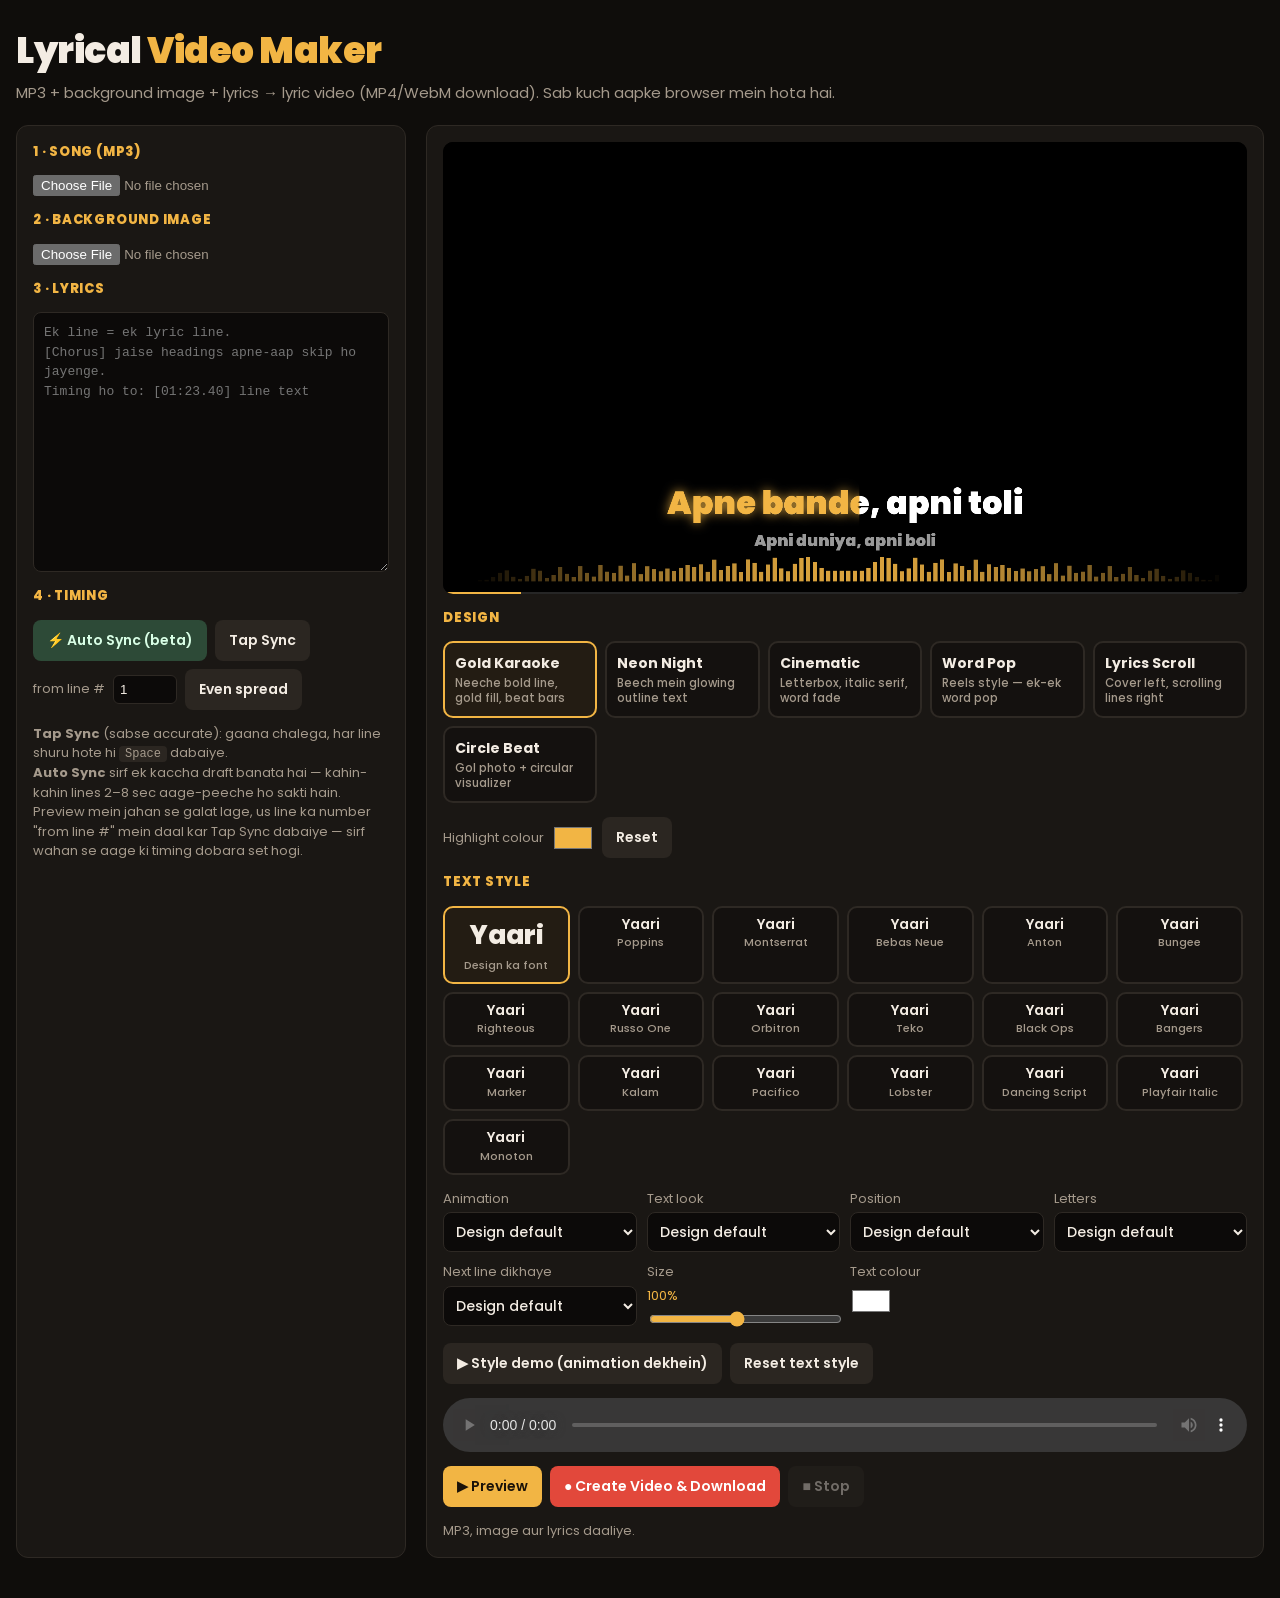
==== commit 223bcf1d: "Update index.html" ====
--- a/index.html
+++ b/index.html
@@ -6,7 +6,7 @@
 <title>Lyrical Video Maker</title>
 <link rel="preconnect" href="https://fonts.googleapis.com">
 <link rel="preconnect" href="https://fonts.gstatic.com" crossorigin>
-<link rel="stylesheet" href="https://fonts.googleapis.com/css2?family=Poppins:wght@500;700;800;900&family=Bebas+Neue&family=Playfair+Display:ital,wght@1,600&display=swap">
+<link rel="stylesheet" href="https://fonts.googleapis.com/css2?family=Poppins:wght@500;700;800;900&family=Montserrat:wght@900&family=Bebas+Neue&family=Anton&family=Bungee&family=Righteous&family=Russo+One&family=Orbitron:wght@900&family=Teko:wght@600&family=Black+Ops+One&family=Bangers&family=Permanent+Marker&family=Kalam:wght@700&family=Pacifico&family=Lobster&family=Dancing+Script:wght@700&family=Playfair+Display:ital,wght@1,700&family=Monoton&display=swap">
 <style>
   :root{
     --bg:#0f0d0b; --panel:#1a1714; --line:#2e2924; --fg:#f3ece3; --muted:#a59a8c;
@@ -48,6 +48,16 @@
   .theme small{color:var(--muted);font-size:11.5px;font-weight:500;line-height:1.3}
   .theme[aria-pressed="true"]{border-color:var(--gold);background:#231c13}
   .accent{display:flex;gap:8px;align-items:center;color:var(--muted);font-size:13px}
+  .fonts{display:grid;grid-template-columns:repeat(auto-fill,minmax(108px,1fr));gap:8px;max-height:300px;overflow:auto;padding-right:4px}
+  .fchip{background:#14110f;border:2px solid var(--line);border-radius:10px;padding:8px 6px;display:flex;flex-direction:column;align-items:center;gap:2px;min-width:0}
+  .fchip span{color:var(--fg);line-height:1.2;white-space:nowrap}
+  .fchip small{color:var(--muted);font-size:11px;font-weight:500}
+  .fchip[aria-pressed="true"]{border-color:var(--gold);background:#231c13}
+  .ctrls{display:grid;grid-template-columns:repeat(auto-fill,minmax(160px,1fr));gap:10px}
+  .ctrls label{display:flex;flex-direction:column;gap:4px;font-size:13px;color:var(--muted)}
+  .ctrls label span{color:var(--gold)}
+  select{background:#0c0a09;color:var(--fg);border:1px solid var(--line);border-radius:8px;padding:8px;font:500 14px var(--display)}
+  input[type=range]{accent-color:var(--gold);width:100%}
   input[type=color]{width:42px;height:30px;border:0;background:none;padding:0;cursor:pointer}
 </style>
 </head>
@@ -81,6 +91,18 @@
     <div class="step">Design</div>
     <div class="themes" id="themes"></div>
     <div class="accent"><label for="accentIn">Highlight colour</label><input id="accentIn" type="color" value="#f2b544"><button id="accentReset" type="button">Reset</button></div>
+    <div class="step">Text style</div>
+    <div class="fonts" id="fonts"></div>
+    <div class="ctrls">
+      <label for="animSel">Animation<select id="animSel"></select></label>
+      <label for="fxSel">Text look<select id="fxSel"></select></label>
+      <label for="posSel">Position<select id="posSel"></select></label>
+      <label for="caseSel">Letters<select id="caseSel"></select></label>
+      <label for="nextSel">Next line dikhaye<select id="nextSel"></select></label>
+      <label for="sizeIn">Size <span id="sizeVal">100%</span><input id="sizeIn" type="range" min="50" max="160" step="5" value="100"></label>
+      <label for="colorIn">Text colour<input id="colorIn" type="color" value="#ffffff"></label>
+    </div>
+    <div class="row"><button id="demoBtn" type="button">▶ Style demo (animation dekhein)</button><button id="styleReset" type="button">Reset text style</button></div>
     <audio id="player" controls></audio>
     <div class="row">
       <button id="previewBtn" class="primary">▶ Preview</button>
@@ -387,65 +409,216 @@
   return rows;
 }
 
-/* ================= THEME RENDERERS ================= */
+/* ================= TEXT STYLE ENGINE ================= */
+const FONTS=[
+  {id:'poppins', name:'Poppins',         fam:'Poppins',          w:900},
+  {id:'montserrat',name:'Montserrat',    fam:'Montserrat',       w:900},
+  {id:'bebas',   name:'Bebas Neue',      fam:'Bebas Neue',       w:400},
+  {id:'anton',   name:'Anton',           fam:'Anton',            w:400},
+  {id:'bungee',  name:'Bungee',          fam:'Bungee',           w:400},
+  {id:'righteous',name:'Righteous',      fam:'Righteous',        w:400},
+  {id:'russo',   name:'Russo One',       fam:'Russo One',        w:400},
+  {id:'orbitron',name:'Orbitron',        fam:'Orbitron',         w:900},
+  {id:'teko',    name:'Teko',            fam:'Teko',             w:600},
+  {id:'blackops',name:'Black Ops',       fam:'Black Ops One',    w:400},
+  {id:'bangers', name:'Bangers',         fam:'Bangers',          w:400},
+  {id:'marker',  name:'Marker',          fam:'Permanent Marker', w:400},
+  {id:'kalam',   name:'Kalam',           fam:'Kalam',            w:700},
+  {id:'pacifico',name:'Pacifico',        fam:'Pacifico',         w:400},
+  {id:'lobster', name:'Lobster',         fam:'Lobster',          w:400},
+  {id:'dancing', name:'Dancing Script',  fam:'Dancing Script',   w:700},
+  {id:'playfair',name:'Playfair Italic', fam:'Playfair Display', w:700, st:'italic'},
+  {id:'monoton', name:'Monoton',         fam:'Monoton',          w:400},
+];
+const FONT_MAP=Object.fromEntries(FONTS.map(f=>[f.id,f]));
+const fontCSS=(f,size)=>`${f.st||'normal'} ${f.w} ${Math.round(size)}px "${f.fam}", Poppins, Arial, sans-serif`;
+
+const ANIMS={fade:'Fade',zoomIn:'Zoom In',zoomOut:'Zoom Out',slideUp:'Slide Up',slideLeft:'Slide Left',blurIn:'Blur In',
+  bounce:'Bounce',beat:'Beat Pulse',typewriter:'Typewriter',wordFade:'Word by word fade',wordPop:'Word Pop',wave:'Wave'};
+const EFFECTS={karaoke:'Karaoke Glow',plain:'Plain',outline:'Outline',neon:'Neon',shadow3d:'3D Shadow',fire:'Fire Gradient',
+  gold:'Gold Metal',stroke:'Thick Stroke',box:'Caption Box'};
+const POS={top:210,center:540,bottom:870};
+
+// each design's own text defaults
+const THEME_TEXT={
+  gold:  {font:'poppins', size:76, pos:'bottom',effect:'karaoke',anim:'slideUp', next:true, upper:false},
+  neon:  {font:'poppins', size:92, pos:'center',effect:'neon',   anim:'fade',    next:true, upper:true},
+  cinema:{font:'playfair',size:68, pos:'bottom',effect:'plain',  anim:'wordFade',next:false,upper:false},
+  pop:   {font:'bebas',   size:118,pos:'center',effect:'stroke', anim:'wordPop', next:false,upper:true},
+  scroll:{font:'poppins', size:52, pos:'center',effect:'plain',  anim:'fade',    next:true, upper:false},
+  circle:{font:'poppins', size:66, pos:'bottom',effect:'karaoke',anim:'slideUp', next:true, upper:false},
+};
+const ui={font:'default',anim:'default',effect:'default',pos:'default',upper:'default',next:'default',size:100,color:'#ffffff'};
+function textOpts(){
+  const d=THEME_TEXT[theme], o={...d};
+  for(const k of ['font','anim','effect','pos']) if(ui[k]!=='default') o[k]=ui[k];
+  if(ui.upper!=='default') o.upper=ui.upper==='on';
+  if(ui.next!=='default') o.next=ui.next==='on';
+  o.size=d.size*ui.size/100; o.color=ui.color;
+  o.f=FONT_MAP[o.font];
+  o.y=theme==='cinema'&&o.pos==='bottom'?H-240:POS[o.pos];
+  return o;
+}
+
+const easeBack=x=>{x=clamp(x);const c=1.9;return 1+(c+1)*Math.pow(x-1,3)+c*Math.pow(x-1,2);};
+
+// word fx: draws one word at (x,y) [left, middle]; f = sung fraction 0..1
+function wordFx(w,x,y,ww,size,f,o,acc,bass){
+  const base=o.color;
+  const dark=(c)=>{ const n=parseInt(c.slice(1),16); return `rgb(${(n>>16&255)*.35|0},${(n>>8&255)*.35|0},${(n&255)*.35|0})`; };
+  const grad=(stops)=>{ const g=ctx.createLinearGradient(0,y-size*.45,0,y+size*.45); stops.forEach((c,i)=>g.addColorStop(i/(stops.length-1),c)); return g; };
+  const layer=(sung)=>{
+    ctx.save();
+    switch(o.effect){
+      case 'karaoke':
+        ctx.shadowColor=sung?hexA(acc,.5+.4*bass):'rgba(0,0,0,.85)'; ctx.shadowBlur=sung?26:16; ctx.shadowOffsetY=sung?0:4;
+        ctx.fillStyle=sung?acc:base; ctx.fillText(w,x,y); break;
+      case 'plain':
+        ctx.shadowColor='rgba(0,0,0,.85)'; ctx.shadowBlur=14; ctx.shadowOffsetY=3;
+        ctx.fillStyle=sung?acc:base; ctx.fillText(w,x,y); break;
+      case 'outline':
+        ctx.lineJoin='round'; ctx.lineWidth=Math.max(2,size*.045);
+        if(sung){ ctx.shadowColor=hexA(acc,.6); ctx.shadowBlur=18; ctx.fillStyle=acc; ctx.fillText(w,x,y); ctx.shadowBlur=0; ctx.strokeStyle=acc; ctx.strokeText(w,x,y); }
+        else { ctx.shadowColor='rgba(0,0,0,.8)'; ctx.shadowBlur=10; ctx.strokeStyle=base; ctx.strokeText(w,x,y); }
+        break;
+      case 'neon':
+        ctx.lineJoin='round'; ctx.lineWidth=Math.max(2,size*.035);
+        if(sung){ ctx.shadowColor=acc; ctx.shadowBlur=30+30*bass; ctx.fillStyle='#fff'; ctx.fillText(w,x,y);
+          ctx.shadowBlur=60; ctx.fillStyle=hexA(acc,.4); ctx.fillText(w,x,y); }
+        else { ctx.strokeStyle=hexA(acc,.55); ctx.strokeText(w,x,y); }
+        break;
+      case 'shadow3d': {
+        const c=sung?acc:base, d=Math.max(3,size*.07);
+        ctx.fillStyle=dark(c); for(let k=d;k>0;k-=1.5) ctx.fillText(w,x+k*.7,y+k);
+        ctx.fillStyle=c; ctx.fillText(w,x,y); break; }
+      case 'fire':
+        if(sung){ ctx.shadowColor='rgba(255,90,0,.8)'; ctx.shadowBlur=24; ctx.fillStyle=grad(['#fff7a1','#ffb000','#ff3d00']); }
+        else { ctx.shadowColor='rgba(0,0,0,.85)'; ctx.shadowBlur=14; ctx.fillStyle=base; }
+        ctx.fillText(w,x,y); break;
+      case 'gold':
+        ctx.lineJoin='round'; ctx.lineWidth=Math.max(2,size*.05); ctx.strokeStyle='rgba(40,20,0,.9)';
+        ctx.shadowColor='rgba(0,0,0,.7)'; ctx.shadowBlur=12; ctx.shadowOffsetY=4; ctx.strokeText(w,x,y); ctx.shadowBlur=0; ctx.shadowOffsetY=0;
+        ctx.fillStyle=sung?grad(['#fff6c2','#f7c64b','#b06a08','#ffd76a']):grad(['#ffffff','#d8dde3','#8e98a3','#e6eaee']);
+        ctx.fillText(w,x,y); break;
+      case 'stroke':
+        ctx.lineJoin='round'; ctx.lineWidth=Math.max(4,size*.13); ctx.strokeStyle='#000'; ctx.strokeText(w,x,y);
+        ctx.fillStyle=sung?acc:base; ctx.fillText(w,x,y); break;
+      case 'box':
+        if(sung){ const pd=size*.14; ctx.fillStyle=acc; roundRect(x-pd,y-size*.58,ww+pd*2,size*1.16,size*.18); ctx.fill();
+          ctx.fillStyle='#111'; ctx.fillText(w,x,y); }
+        else { ctx.shadowColor='rgba(0,0,0,.9)'; ctx.shadowBlur=14; ctx.fillStyle=base; ctx.fillText(w,x,y); }
+        break;
+    }
+    ctx.restore();
+  };
+  if(f<1) layer(false);
+  if(f>=1) layer(true);
+  else if(f>0){ ctx.save(); ctx.beginPath(); ctx.rect(x-size*.4,y-size*1.2,ww*f+size*.4,size*2.4); ctx.clip(); layer(true); ctx.restore(); }
+}
+
+function layoutLine(text,o){
+  let size=o.size, rows, lh;
+  const maxW=W-220;
+  for(;;){
+    ctx.font=fontCSS(o.f,size);
+    rows=wrapWords(text.split(' ').filter(Boolean),maxW);
+    if(rows.length<=2||size<32) break;
+    size-=3;
+  }
+  lh=size*1.2; ctx.font=fontCSS(o.f,size);
+  const sp=ctx.measureText(' ').width, words=[];
+  let y=o.y-(rows.length-1)*lh/2;
+  const blockBottom=y+(rows.length-1)*lh+size/2+(o.next?size*.55+30:0);
+  if(blockBottom>1000) y-=blockBottom-1000;
+  if(y-size/2<70) y=70+size/2;
+  rows.forEach((row,ri)=>{
+    const ws=row.map(w=>ctx.measureText(w).width), rw=ws.reduce((a,b)=>a+b,0)+sp*(row.length-1);
+    let x=W/2-rw/2;
+    row.forEach((w,i)=>{ words.push({w,x,y:y+ri*lh,ww:ws[i]}); x+=ws[i]+sp; });
+  });
+  return {size,words,bottom:y+(rows.length-1)*lh+size/2};
+}
+
+function drawLyric(t,s,o){
+  if(!s.L) return;
+  const {L,N}=s, acc=s.accent;
+  const text=o.upper?L.text.toUpperCase():L.text;
+  const lay=layoutLine(text,o), size=lay.size, n=lay.words.length, dur=Math.max(.5,L.end-L.t);
+  const tin=(t-L.t+0.25)/0.4, ein=ease(tin), eo=t>L.end?ease((t-L.end)/0.3):0, vis=1-eo;
+  let alpha=ein*vis, sc=1, dx=0, dy=0, blur=0;
+  switch(o.anim){
+    case 'zoomIn':  sc=0.55+0.45*ein+0.35*eo; break;
+    case 'zoomOut': sc=1.6-0.6*ein-0.35*eo; break;
+    case 'slideUp': dy=(1-ein)*45-eo*35; break;
+    case 'slideLeft': dx=(1-ein)*160-eo*160; break;
+    case 'blurIn':  blur=(1-ein)*22+eo*22; break;
+    case 'bounce':  sc=tin<1?0.3+0.7*easeBack(tin):1; sc*=1+0.25*eo; alpha=clamp(tin*3)*vis; break;
+    case 'beat':    sc=1+0.09*s.bass; break;
+    case 'typewriter': case 'wordFade': case 'wordPop': alpha=vis; break;
+  }
+  const cy=(lay.words[0].y+lay.words[n-1].y)/2;
+  ctx.save();
+  ctx.globalAlpha=clamp(alpha);
+  ctx.translate(W/2+dx,cy+dy); ctx.scale(sc,sc); ctx.translate(-W/2,-cy);
+  if(blur>0.3) ctx.filter=`blur(${blur.toFixed(1)}px)`;
+  ctx.font=fontCSS(o.f,size); ctx.textAlign='left'; ctx.textBaseline='middle';
+  const pn=s.p*n, cur=Math.min(n-1,Math.floor(pn));
+  lay.words.forEach((wd,i)=>{
+    const reached=pn>=i||(i===0&&t>=L.t-0.05), age=(pn-i)/n*dur;
+    let wa=1, wsc=1, wdy=0, f=clamp(pn-i);
+    if(o.anim==='typewriter'){ wa=reached?1:0; }
+    else if(o.anim==='wordFade'){ wa=reached?ease(age/0.35):0; wdy=(1-wa)*size*.25; }
+    else if(o.anim==='wordPop'){ wa=reached?1:0; wsc=reached?1+0.4*(1-ease(age/0.2)):1; f=i===cur?1:0; }
+    else if(o.anim==='wave'){ wdy=Math.sin(t*5+i*0.75)*size*.08; }
+    if(wa<=0.01) return;
+    ctx.save(); ctx.globalAlpha*=wa;
+    const cx=wd.x+wd.ww/2;
+    ctx.translate(cx,wd.y+wdy); ctx.scale(wsc,wsc);
+    wordFx(wd.w,-wd.ww/2,0,wd.ww,size,f,o,acc,s.bass);
+    ctx.restore();
+  });
+  ctx.restore();
+  if(o.next&&N&&N.t-L.end<2){
+    const nt=o.upper?N.text.toUpperCase():N.text;
+    let ns=size*.5; ctx.font=fontCSS(o.f,ns);
+    while(ctx.measureText(nt).width>W-220&&ns>20){ ns-=2; ctx.font=fontCSS(o.f,ns); }
+    ctx.save(); ctx.globalAlpha=.6*ein*vis; ctx.textAlign='center'; ctx.textBaseline='middle';
+    ctx.shadowColor='rgba(0,0,0,.85)'; ctx.shadowBlur=10; ctx.fillStyle=o.color;
+    ctx.fillText(nt,W/2,lay.bottom+ns*.7+22); ctx.restore();
+  }
+}
+
+/* ================= THEME RENDERERS (backgrounds) ================= */
 const R={};
-R.gold=(t,s)=>{
-  drawCover(bgImg,1+0.07*s.tp+0.015*s.bass,0); bottomShade(560,.92);
-  if(s.L){ const {L,N,p,k}=s, y=860+(1-k)*30;
-    ctx.save(); ctx.globalAlpha=k;
-    karaokeLine(L.text,W/2,y,fitSize(L.text,76,900,F_SANS,W-220),F_SANS,900,p,s.accent,.5+.4*s.bass);
-    if(N&&N.t-L.end<2){ setFont(500,fitSize(N.text,40,500,F_SANS,W-220),F_SANS); ctx.fillStyle='rgba(255,255,255,.6)'; ctx.fillText(N.text,W/2,y+95); }
-    ctx.restore(); }
-  bars(1050,56,s.accent);
-};
-R.neon=(t,s)=>{
+R.gold=(t,s,o)=>{ drawCover(bgImg,1+0.07*s.tp+0.015*s.bass,0); bottomShade(520,.92); drawLyric(t,s,o); bars(1050,56,s.accent); };
+R.neon=(t,s,o)=>{
   drawCover(bgImg,1.05+0.03*s.bass,.62);
   const v=ctx.createRadialGradient(W/2,H/2,200,W/2,H/2,1100); v.addColorStop(0,'rgba(0,0,0,0)'); v.addColorStop(1,'rgba(0,0,0,.7)');
   ctx.fillStyle=v; ctx.fillRect(0,0,W,H);
-  if(s.L){ const {L,N,p,k}=s, text=L.text.toUpperCase(), size=fitSize(text,96,900,F_SANS,W-260), y=520;
-    ctx.save(); ctx.globalAlpha=k; setFont(900,size,F_SANS); ctx.textAlign='center'; ctx.textBaseline='middle';
-    ctx.lineWidth=3; ctx.strokeStyle=hexA(s.accent,.55); ctx.strokeText(text,W/2,y);
-    const tw=ctx.measureText(text).width;
-    ctx.save(); ctx.beginPath(); ctx.rect(W/2-tw/2-20,y-size,tw*p+20,size*2); ctx.clip();
-    ctx.shadowColor=s.accent; ctx.shadowBlur=30+30*s.bass; ctx.fillStyle='#fff'; ctx.fillText(text,W/2,y);
-    ctx.shadowBlur=60; ctx.fillStyle=hexA(s.accent,.35); ctx.fillText(text,W/2,y); ctx.restore();
-    if(N&&N.t-L.end<2){ const nt=N.text.toUpperCase(); setFont(700,fitSize(nt,40,700,F_SANS,W-260),F_SANS);
-      ctx.fillStyle='rgba(41,231,255,.6)'; ctx.shadowColor='#29e7ff'; ctx.shadowBlur=14; ctx.fillText(nt,W/2,y+120); }
-    ctx.restore(); }
-  bars(1040,70,s.accent);
-};
-R.cinema=(t,s)=>{
+  drawLyric(t,s,o); bars(1040,70,s.accent);
+};
+R.cinema=(t,s,o)=>{
   drawCover(bgImg,1.02+0.08*s.tp,.35);
   const v=ctx.createRadialGradient(W/2,H/2,300,W/2,H/2,1150); v.addColorStop(0,'rgba(0,0,0,0)'); v.addColorStop(1,'rgba(0,0,0,.75)');
   ctx.fillStyle=v; ctx.fillRect(0,0,W,H);
   ctx.fillStyle='#000'; ctx.fillRect(0,0,W,120); ctx.fillRect(0,H-120,W,120);
-  if(s.L){ const {L,p}=s, out=t>L.end-0.4?clamp((L.end-t)/0.4):1;
-    const size=fitSize(L.text,68,'italic 600',F_SERIF,W-300); setFont('italic 600',size,F_SERIF);
-    const words=L.text.split(' '), sp=ctx.measureText(' ').width, widths=words.map(w=>ctx.measureText(w).width);
-    let x=W/2-(widths.reduce((a,b)=>a+b,0)+sp*(words.length-1))/2; const y=H-230;
-    ctx.textAlign='left'; ctx.textBaseline='middle';
-    words.forEach((w,i)=>{ const a=clamp(p*words.length*1.15-i+0.6)*out;
-      ctx.save(); ctx.globalAlpha=a; ctx.shadowColor='rgba(0,0,0,.9)'; ctx.shadowBlur=14;
-      ctx.fillStyle=s.accent; ctx.fillText(w,x,y+(1-a)*14); ctx.restore(); x+=widths[i]+sp; });
-    ctx.save(); ctx.globalAlpha=.6*out; ctx.fillStyle=s.accent; ctx.fillRect(W/2-40,y+60,80,2); ctx.restore(); }
-};
-R.pop=(t,s)=>{
-  drawCover(bgImg,1.04+0.035*s.bass,.38);
-  if(s.L){ const {L,p}=s, words=L.text.toUpperCase().split(' '), size=118;
-    setFont(400,size,F_BEBAS); const rows=wrapWords(words,W-300);
-    const cur=Math.min(words.length-1,Math.floor(p*words.length)), lh=size*1.02;
-    let idx=0, y0=H/2+80-(rows.length-1)*lh/2;
-    ctx.textBaseline='middle'; ctx.textAlign='left'; ctx.lineJoin='round';
-    rows.forEach((row,ri)=>{ const sp=ctx.measureText(' ').width, rw=row.reduce((a,w)=>a+ctx.measureText(w).width,0)+sp*(row.length-1);
-      let x=W/2-rw/2;
-      row.forEach(w=>{ const ww=ctx.measureText(w).width, wStart=(idx)/words.length, age=(p-wStart)*(L.end-L.t);
-        if(idx<=cur && t>=L.t){ const sc=idx===cur?1+0.25*(1-ease(age/0.18)):1;
-          ctx.save(); ctx.translate(x+ww/2,y0+ri*lh); ctx.scale(sc,sc);
-          ctx.lineWidth=14; ctx.strokeStyle='#000'; ctx.strokeText(w,-ww/2,0);
-          ctx.fillStyle=idx===cur?s.accent:'#fff'; ctx.fillText(w,-ww/2,0); ctx.restore(); }
-        x+=ww+sp; idx++; }); }); }
-};
-R.scroll=(t,s)=>{
+  drawLyric(t,s,o);
+};
+R.pop=(t,s,o)=>{ drawCover(bgImg,1.04+0.035*s.bass,.38); drawLyric(t,s,o); };
+R.circle=(t,s,o)=>{
+  if(bgBlur){ ctx.drawImage(bgBlur,0,0,W,H); } else { ctx.fillStyle='#111'; ctx.fillRect(0,0,W,H); }
+  const cx=W/2, cy=400, r=220+14*s.bass, N=96;
+  ctx.save(); ctx.translate(cx,cy); ctx.rotate(t*0.15);
+  for(let i=0;i<N;i++){ const b=i<N/2?i:N-1-i, v=freq[Math.floor(Math.pow(b/(N/2),1.6)*180)+2]/255, len=6+Math.pow(v,1.4)*100;
+    ctx.rotate(Math.PI*2/N); ctx.fillStyle=hexA(s.accent,.85); ctx.fillRect(-3,-(r+14)-len,6,len); }
+  ctx.restore();
+  ctx.save(); ctx.beginPath(); ctx.arc(cx,cy,r,0,Math.PI*2); ctx.shadowColor=hexA(s.accent,.7); ctx.shadowBlur=40; ctx.fillStyle='#000'; ctx.fill(); ctx.clip();
+  if(bgImg){ const sc=Math.max(2*r/bgImg.width,2*r/bgImg.height)*1.05; ctx.drawImage(bgImg,cx-bgImg.width*sc/2,cy-bgImg.height*sc/2,bgImg.width*sc,bgImg.height*sc); }
+  ctx.restore();
+  ctx.beginPath(); ctx.arc(cx,cy,r,0,Math.PI*2); ctx.lineWidth=6; ctx.strokeStyle=s.accent; ctx.stroke();
+  drawLyric(t,s,{...o, y:o.pos==='bottom'?860:o.y});
+};
+R.scroll=(t,s,o)=>{
   if(bgBlur){ ctx.drawImage(bgBlur,0,0,W,H); } else { ctx.fillStyle='#111'; ctx.fillRect(0,0,W,H); }
   ctx.fillStyle='rgba(0,0,0,.25)'; ctx.fillRect(0,0,W,H);
   const cs=520+12*s.bass, cx=170-6*s.bass, cy=H/2-cs/2;
@@ -454,76 +627,103 @@
     ctx.save(); roundRect(cx,cy,cs,cs,28); ctx.clip();
     const sc=Math.max(cs/bgImg.width,cs/bgImg.height); ctx.drawImage(bgImg,cx+(cs-bgImg.width*sc)/2,cy+(cs-bgImg.height*sc)/2,bgImg.width*sc,bgImg.height*sc); ctx.restore(); }
   const L=s.list, ci=s.ci; if(ci<0) return;
-  const x0=820, maxW=W-x0-110, size=52, rowH=64, gap=34;
-  setFont(800,size,F_SANS); ctx.textAlign='left'; ctx.textBaseline='middle';
+  const x0=820, maxW=W-x0-110, size=o.size, rowH=size*1.23, gap=size*.65;
+  ctx.font=fontCSS(o.f,size); ctx.textAlign='left'; ctx.textBaseline='middle';
+  const txt=i=>o.upper?L[i].text.toUpperCase():L[i].text;
   const lo=Math.max(0,ci-4), hi=Math.min(L.length,ci+5), rows={}, hts={};
-  for(let i=lo;i<hi;i++){ rows[i]=wrapWords(L[i].text.split(' '),maxW).map(r=>r.join(' ')); hts[i]=rows[i].length*rowH; }
-  // top of current block sits at centre; animate up from where it was as "next"
+  for(let i=lo;i<hi;i++){ rows[i]=wrapWords(txt(i).split(' '),maxW).map(r=>r.join(' ')); hts[i]=rows[i].length*rowH; }
   const mv=ease((t-L[ci].t+0.25)/0.45), prevH=ci>lo?hts[ci-1]+gap:0;
-  let y=H/2-hts[ci]/2+(1-mv)*prevH;
-  const ys={}; ys[ci]=y;
-  for(let i=ci+1;i<hi;i++){ ys[i]=ys[i-1]+hts[i-1]+gap; }
-  for(let i=ci-1;i>=lo;i--){ ys[i]=ys[i+1]-gap-hts[i]; }
+  const ys={}; ys[ci]=H/2-hts[ci]/2+(1-mv)*prevH;
+  for(let i=ci+1;i<hi;i++) ys[i]=ys[i-1]+hts[i-1]+gap;
+  for(let i=ci-1;i>=lo;i--) ys[i]=ys[i+1]-gap-hts[i];
   for(let i=lo;i<hi;i++){
     const dist=Math.abs(i-ci), tot=rows[i].reduce((a,r)=>a+ctx.measureText(r).width,0);
     let done=0;
     ctx.save(); ctx.globalAlpha=i===ci?1:clamp(.4-dist*.08,.06);
     rows[i].forEach((r,ri)=>{ const yy=ys[i]+ri*rowH+rowH/2, rw=ctx.measureText(r).width;
-      if(i===ci){
-        ctx.fillStyle='rgba(255,255,255,.38)'; ctx.fillText(r,x0,yy);
-        const fillW=clamp(s.p*tot-done,0,rw);
-        if(fillW>0){ ctx.save(); ctx.beginPath(); ctx.rect(x0-4,yy-rowH,fillW+4,rowH*2); ctx.clip(); ctx.fillStyle=s.accent; ctx.fillText(r,x0,yy); ctx.restore(); }
-      } else { ctx.fillStyle='#fff'; ctx.fillText(r,x0,yy); }
+      if(i===ci){ // unsung part dimmed
+        wordFx(r,x0,yy,rw,size,clamp((s.p*tot-done)/rw),{...o,color:o.color==='#ffffff'?'#8a8a8a':o.color},s.accent,s.bass);
+      } else { ctx.fillStyle=o.color; ctx.fillText(r,x0,yy); }
       done+=rw; });
     ctx.restore();
   }
-  // soft fade at top and bottom edges
   const gt=ctx.createLinearGradient(0,0,0,200); gt.addColorStop(0,'rgba(10,8,6,.95)'); gt.addColorStop(1,'rgba(10,8,6,0)');
   ctx.fillStyle=gt; ctx.fillRect(x0-10,0,W-x0+10,200);
   const gb=ctx.createLinearGradient(0,H-200,0,H); gb.addColorStop(0,'rgba(10,8,6,0)'); gb.addColorStop(1,'rgba(10,8,6,.95)');
   ctx.fillStyle=gb; ctx.fillRect(x0-10,H-200,W-x0+10,200);
 };
-R.circle=(t,s)=>{
-  if(bgBlur){ ctx.drawImage(bgBlur,0,0,W,H); } else { ctx.fillStyle='#111'; ctx.fillRect(0,0,W,H); }
-  const cx=W/2, cy=410, r=230+14*s.bass, N=96;
-  ctx.save(); ctx.translate(cx,cy); ctx.rotate(t*0.15);
-  for(let i=0;i<N;i++){ const b=i<N/2?i:N-1-i, v=freq[Math.floor(Math.pow(b/(N/2),1.6)*180)+2]/255, len=6+Math.pow(v,1.4)*110;
-    ctx.rotate(Math.PI*2/N); ctx.fillStyle=hexA(s.accent,.85); ctx.fillRect(-3,-(r+14)-len,6,len); }
-  ctx.restore();
-  ctx.save(); ctx.beginPath(); ctx.arc(cx,cy,r,0,Math.PI*2); ctx.shadowColor=hexA(s.accent,.7); ctx.shadowBlur=40; ctx.fillStyle='#000'; ctx.fill(); ctx.clip();
-  if(bgImg){ const sc=Math.max(2*r/bgImg.width,2*r/bgImg.height)*1.05; ctx.drawImage(bgImg,cx-bgImg.width*sc/2,cy-bgImg.height*sc/2,bgImg.width*sc,bgImg.height*sc); }
-  ctx.restore();
-  ctx.beginPath(); ctx.arc(cx,cy,r,0,Math.PI*2); ctx.lineWidth=6; ctx.strokeStyle=s.accent; ctx.stroke();
-  if(s.L){ const {L,N:Nx,p,k}=s; ctx.save(); ctx.globalAlpha=k;
-    karaokeLine(L.text,W/2,850+(1-k)*24,fitSize(L.text,66,800,F_SANS,W-240),F_SANS,800,p,s.accent,.55);
-    if(Nx&&Nx.t-L.end<2){ setFont(500,fitSize(Nx.text,36,500,F_SANS,W-240),F_SANS); ctx.fillStyle='rgba(255,255,255,.55)'; ctx.fillText(Nx.text,W/2,945); }
-    ctx.restore(); }
-};
 function roundRect(x,y,w,h,r){ ctx.beginPath(); ctx.moveTo(x+r,y); ctx.arcTo(x+w,y,x+w,y+h,r); ctx.arcTo(x+w,y+h,x,y+h,r); ctx.arcTo(x,y+h,x,y,r); ctx.arcTo(x,y,x+w,y,r); ctx.closePath(); }
 
 /* ================= FRAME ================= */
 function draw(t,demo){
   const list=demo?DEMO:lines, dur=demo?16:(player.duration||1);
   if(analyser&&!demo) analyser.getByteFrequencyData(freq);
-  else if(demo) for(let i=0;i<freq.length;i++) freq[i]=Math.max(0,200-i*0.7+60*Math.sin(i*0.9));
+  else if(demo) for(let i=0;i<freq.length;i++) freq[i]=clamp(200-i*0.7+60*Math.sin(i*0.9+t*6)*(0.6+0.4*Math.sin(t*9)),0,255);
   let bass=0; for(let i=1;i<8;i++) bass+=freq[i]; bass/=7*255;
   let ci=-1; for(let i=0;i<list.length;i++) if(t>=list[i].t-0.25) ci=i;
-  const s={tp:t/dur,bass,accent:accentIn.value,list,ci,L:null};
+  const s={tp:clamp(t/dur),bass,accent:accentIn.value,list,ci,L:null,p:1};
   if(ci>=0){ const L=list[ci];
-    if(t<=L.end+0.3){ s.L=L; s.N=list[ci+1]; s.p=demo?0.55:progress(L,t);
-      s.k=ease((t-L.t+0.25)/0.35)*(t>L.end?1-ease((t-L.end)/0.3):1); }
-    s.p=s.p??1;
-  }
-  R[theme](t,s);
+    if(t<=L.end+0.3){ s.L=L; s.N=list[ci+1]; s.p=demo?clamp((t-L.t)/((L.end-L.t)*0.85)):progress(L,t); }
+  }
+  ctx.save(); R[theme](t,s,textOpts()); ctx.restore();
   ctx.fillStyle='rgba(255,255,255,.15)'; ctx.fillRect(0,H-5,W,5);
   ctx.fillStyle=accentIn.value; ctx.fillRect(0,H-5,W*clamp(t/dur),5);
 }
-function redraw(){ const demo=!lines.length; draw(demo?2.2:player.currentTime,demo); }
+let demoT0=null, demoRaf=null;
+function demoLoop(){
+  cancelAnimationFrame(demoRaf);
+  const f=(now)=>{
+    if(lines.length && !demoForce) { demoRaf=null; return; }
+    if(!player.paused || syncing) { demoRaf=null; return; }
+    if(demoT0===null) demoT0=now;
+    const t=((now-demoT0)/1000)%16; draw(t,true);
+    if(demoForce && (now-demoT0)/1000>16){ demoForce=false; demoT0=null; redraw(); return; }
+    demoRaf=requestAnimationFrame(f);
+  };
+  demoRaf=requestAnimationFrame(f);
+}
+let demoForce=false;
+function redraw(){
+  if(!lines.length||demoForce){ if(!demoRaf) demoLoop(); return; }
+  draw(player.currentTime,false);
+}
 let raf=null;
-function loop(){ cancelAnimationFrame(raf); const f=()=>{ draw(player.currentTime,!lines.length); if(!player.paused||syncing) raf=requestAnimationFrame(f); }; f(); }
+function loop(){ cancelAnimationFrame(raf); cancelAnimationFrame(demoRaf); demoRaf=null; demoForce=false; const f=()=>{ draw(player.currentTime,!lines.length); if(!player.paused||syncing) raf=requestAnimationFrame(f); }; f(); }
 player.addEventListener('play',loop);
-player.addEventListener('seeked',redraw);
+player.addEventListener('pause',redraw);
+player.addEventListener('seeked',()=>{ if(player.paused) redraw(); });
 player.addEventListener('loadedmetadata',()=>{parse();redraw();});
+
+/* ================= TEXT STYLE UI ================= */
+const fontsEl=document.getElementById('fonts');
+function addFontChip(id,label,css){
+  const b=document.createElement('button'); b.type='button'; b.className='fchip'; b.dataset.id=id;
+  b.innerHTML=`<span style='font:${css}'>Yaari</span><small>${label}</small>`;
+  b.onclick=()=>{ ui.font=id; markFonts(); if(id!=='default'&&document.fonts) document.fonts.load(fontCSS(FONT_MAP[id],40)).then(redraw).catch(()=>{}); redraw(); };
+  fontsEl.appendChild(b);
+}
+addFontChip('default','Design ka font',"800 26px Poppins, Arial, sans-serif");
+FONTS.forEach(f=>addFontChip(f.id,f.name,fontCSS(f,26).replace(/"/g,"'")));
+function markFonts(){ fontsEl.querySelectorAll('.fchip').forEach(b=>b.setAttribute('aria-pressed',b.dataset.id===ui.font)); }
+markFonts();
+function fillSelect(id,map,key){
+  const el=document.getElementById(id);
+  el.innerHTML=`<option value="default">Design default</option>`+Object.entries(map).map(([k,v])=>`<option value="${k}">${v}</option>`).join('');
+  el.onchange=()=>{ ui[key]=el.value; redraw(); };
+}
+fillSelect('animSel',ANIMS,'anim'); fillSelect('fxSel',EFFECTS,'effect');
+fillSelect('posSel',{top:'Upar',center:'Beech mein',bottom:'Neeche'},'pos');
+fillSelect('caseSel',{on:'CAPITAL LETTERS',off:'Normal'},'upper');
+fillSelect('nextSel',{on:'Haan',off:'Nahi'},'next');
+const sizeIn=document.getElementById('sizeIn'), sizeVal=document.getElementById('sizeVal');
+sizeIn.oninput=()=>{ ui.size=+sizeIn.value; sizeVal.textContent=sizeIn.value+'%'; redraw(); };
+const colorIn=document.getElementById('colorIn'); colorIn.oninput=()=>{ ui.color=colorIn.value; redraw(); };
+document.getElementById('styleReset').onclick=()=>{
+  Object.assign(ui,{font:'default',anim:'default',effect:'default',pos:'default',upper:'default',next:'default',size:100,color:'#ffffff'});
+  ['animSel','fxSel','posSel','caseSel','nextSel'].forEach(id=>document.getElementById(id).value='default');
+  sizeIn.value=100; sizeVal.textContent='100%'; colorIn.value='#ffffff'; markFonts(); redraw();
+};
+document.getElementById('demoBtn').onclick=()=>{ if(!player.paused) player.pause(); demoForce=true; demoT0=null; cancelAnimationFrame(demoRaf); demoRaf=null; demoLoop(); };
 
 /* ================= PREVIEW / RECORD ================= */
 document.getElementById('previewBtn').onclick=()=>{
@@ -555,7 +755,7 @@
 document.getElementById('stopBtn').onclick=()=>{ if(syncing) finishSync(); player.pause(); if(recorder&&recorder.state==='recording') recorder.stop(); };
 
 document.fonts&&document.fonts.ready.then(redraw);
-['900 40px Poppins','400 40px "Bebas Neue"','italic 600 40px "Playfair Display"'].forEach(f=>document.fonts&&document.fonts.load(f).then(redraw).catch(()=>{}));
+FONTS.forEach(f=>document.fonts&&document.fonts.load(fontCSS(f,40)).then(()=>{ if(player.paused) redraw(); }).catch(()=>{}));
 redraw();
 </script>
 </body>
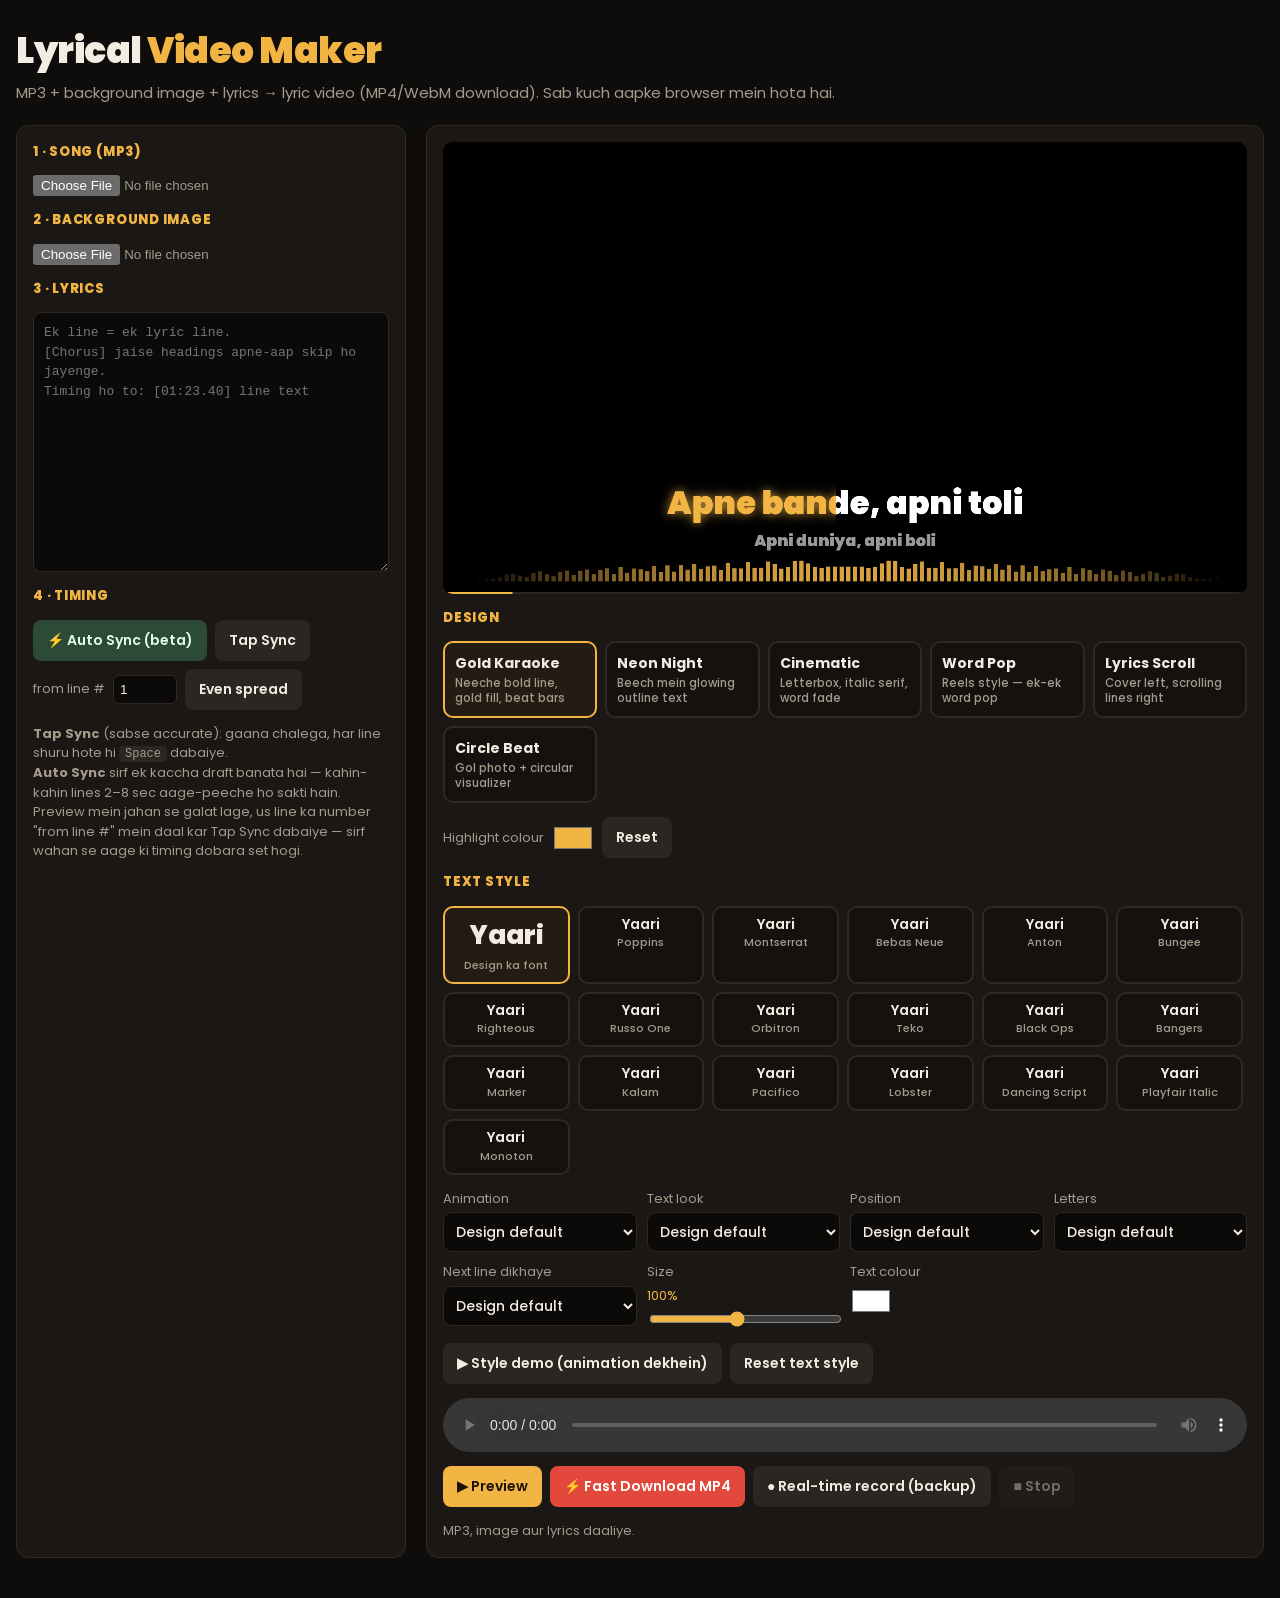
==== commit a4e18c1a: "Update index.html" ====
--- a/index.html
+++ b/index.html
@@ -58,6 +58,7 @@
   .ctrls label span{color:var(--gold)}
   select{background:#0c0a09;color:var(--fg);border:1px solid var(--line);border-radius:8px;padding:8px;font:500 14px var(--display)}
   input[type=range]{accent-color:var(--gold);width:100%}
+  progress{width:100%;height:10px;accent-color:var(--gold)}
   input[type=color]{width:42px;height:30px;border:0;background:none;padding:0;cursor:pointer}
 </style>
 </head>
@@ -106,13 +107,18 @@
     <audio id="player" controls></audio>
     <div class="row">
       <button id="previewBtn" class="primary">▶ Preview</button>
-      <button id="recBtn" class="rec">● Create Video &amp; Download</button>
+      <button id="fastBtn" class="rec">⚡ Fast Download MP4</button>
+      <button id="recBtn">● Real-time record (backup)</button>
       <button id="stopBtn" disabled>■ Stop</button>
     </div>
+    <progress id="prog" max="100" value="0" hidden></progress>
     <div class="status" id="status">MP3, image aur lyrics daaliye.</div>
   </div>
 </div>
 
+<script>/*! mp4-muxer 5.1.3 — MIT License, (c) 2023 Vanilagy — https://github.com/Vanilagy/mp4-muxer */
+"use strict";var Mp4Muxer=(()=>{var e=Object.defineProperty,t=Object.getOwnPropertyDescriptor,i=Object.getOwnPropertyNames,s=Object.prototype.hasOwnProperty,a=(e,t,i)=>{if(!t.has(e))throw TypeError("Cannot "+i)},r=(e,t,i)=>(a(e,t,"read from private field"),i?i.call(e):t.get(e)),n=(e,t,i)=>{if(t.has(e))throw TypeError("Cannot add the same private member more than once");t instanceof WeakSet?t.add(e):t.set(e,i)},o=(e,t,i,s)=>(a(e,t,"write to private field"),s?s.call(e,i):t.set(e,i),i),h=(e,t,i)=>(a(e,t,"access private method"),i),l={};((t,i)=>{for(var s in i)e(t,s,{get:i[s],enumerable:!0})})(l,{ArrayBufferTarget:()=>xe,FileSystemWritableFileStreamTarget:()=>Ee,Muxer:()=>Ut,StreamTarget:()=>ze});var d,f,u,m,p,c,w,g,y=new Uint8Array(8),b=new DataView(y.buffer),k=e=>[(e%256+256)%256],T=e=>(b.setUint16(0,e,!1),[y[0],y[1]]),v=e=>(b.setUint32(0,e,!1),[y[1],y[2],y[3]]),C=e=>(b.setUint32(0,e,!1),[y[0],y[1],y[2],y[3]]),S=e=>(b.setUint32(0,Math.floor(e/2**32),!1),b.setUint32(4,e,!1),[y[0],y[1],y[2],y[3],y[4],y[5],y[6],y[7]]),x=e=>(b.setInt16(0,256*e,!1),[y[0],y[1]]),z=e=>(b.setInt32(0,65536*e,!1),[y[0],y[1],y[2],y[3]]),E=e=>(b.setInt32(0,2**30*e,!1),[y[0],y[1],y[2],y[3]]),A=(e,t=!1)=>{let i=Array(e.length).fill(null).map(((t,i)=>e.charCodeAt(i)));return t&&i.push(0),i},M=e=>e&&e[e.length-1],W=e=>{let t;for(let i of e)(!t||i.presentationTimestamp>t.presentationTimestamp)&&(t=i);return t},O=(e,t,i=!0)=>{let s=e*t;return i?Math.round(s):s},B=e=>{let t=e*(Math.PI/180),i=Math.cos(t),s=Math.sin(t);return[i,s,0,-s,i,0,0,0,1]},U=B(0),j=e=>[z(e[0]),z(e[1]),E(e[2]),z(e[3]),z(e[4]),E(e[5]),z(e[6]),z(e[7]),E(e[8])],D=e=>e?"object"!=typeof e?e:Array.isArray(e)?e.map(D):Object.fromEntries(Object.entries(e).map((([e,t])=>[e,D(t)]))):e,I=e=>e>=0&&e<2**32,R=(e,t,i)=>({type:e,contents:t&&new Uint8Array(t.flat(10)),children:i}),N=(e,t,i,s,a)=>R(e,[k(t),v(i),s??[]],a),V=e=>({type:"mdat",largeSize:e}),L=(e,t,i=!1)=>R("moov",null,[F(t,e),...e.map((e=>$(e,t))),i?le(e):null]),F=(e,t)=>{let i=O(Math.max(0,...t.filter((e=>e.samples.length>0)).map((e=>{const t=W(e.samples);return t.presentationTimestamp+t.duration}))),Mt),s=Math.max(...t.map((e=>e.id)))+1,a=!I(e)||!I(i),r=a?S:C;return N("mvhd",+a,0,[r(e),r(e),C(Mt),r(i),z(1),x(1),Array(10).fill(0),j(U),Array(24).fill(0),C(s)])},$=(e,t)=>R("trak",null,[P(e,t),H(e,t)]),P=(e,t)=>{let i,s=W(e.samples),a=O(s?s.presentationTimestamp+s.duration:0,Mt),r=!I(t)||!I(a),n=r?S:C;return i="video"===e.info.type?"number"==typeof e.info.rotation?B(e.info.rotation):e.info.rotation:U,N("tkhd",+r,3,[n(t),n(t),C(e.id),C(0),n(a),Array(8).fill(0),T(0),T(0),x("audio"===e.info.type?1:0),T(0),j(i),z("video"===e.info.type?e.info.width:0),z("video"===e.info.type?e.info.height:0)])},H=(e,t)=>R("mdia",null,[_(e,t),q("video"===e.info.type?"vide":"soun"),G(e)]),_=(e,t)=>{let i=W(e.samples),s=O(i?i.presentationTimestamp+i.duration:0,e.timescale),a=!I(t)||!I(s),r=a?S:C;return N("mdhd",+a,0,[r(t),r(t),C(e.timescale),r(s),T(21956),T(0)])},q=e=>N("hdlr",0,0,[A("mhlr"),A(e),C(0),C(0),C(0),A("mp4-muxer-hdlr",!0)]),G=e=>R("minf",null,["video"===e.info.type?J():K(),Q(),Z(e)]),J=()=>N("vmhd",0,1,[T(0),T(0),T(0),T(0)]),K=()=>N("smhd",0,0,[T(0),T(0)]),Q=()=>R("dinf",null,[X()]),X=()=>N("dref",0,0,[C(1)],[Y()]),Y=()=>N("url ",0,1),Z=e=>{const t=e.compositionTimeOffsetTable.length>1||e.compositionTimeOffsetTable.some((e=>0!==e.sampleCompositionTimeOffset));return R("stbl",null,[ee(e),se(e),ae(e),re(e),ne(e),oe(e),t?he(e):null])},ee=e=>N("stsd",0,0,[C(1)],["video"===e.info.type?te(ke[e.info.codec],e):ie(ve[e.info.codec],e)]),te=(e,t)=>{return R(e,[Array(6).fill(0),T(1),T(0),T(0),Array(12).fill(0),T(t.info.width),T(t.info.height),C(4718592),C(4718592),C(0),T(1),Array(32).fill(0),T(24),(i=65535,b.setInt16(0,i,!1),[y[0],y[1]])],[Te[t.info.codec](t)]);var i},ie=(e,t)=>R(e,[Array(6).fill(0),T(1),T(0),T(0),C(0),T(t.info.numberOfChannels),T(16),T(0),T(0),z(t.info.sampleRate)],[Ce[t.info.codec](t)]),se=e=>N("stts",0,0,[C(e.timeToSampleTable.length),e.timeToSampleTable.map((e=>[C(e.sampleCount),C(e.sampleDelta)]))]),ae=e=>{if(e.samples.every((e=>"key"===e.type)))return null;let t=[...e.samples.entries()].filter((([,e])=>"key"===e.type));return N("stss",0,0,[C(t.length),t.map((([e])=>C(e+1)))])},re=e=>N("stsc",0,0,[C(e.compactlyCodedChunkTable.length),e.compactlyCodedChunkTable.map((e=>[C(e.firstChunk),C(e.samplesPerChunk),C(1)]))]),ne=e=>N("stsz",0,0,[C(0),C(e.samples.length),e.samples.map((e=>C(e.size)))]),oe=e=>e.finalizedChunks.length>0&&M(e.finalizedChunks).offset>=2**32?N("co64",0,0,[C(e.finalizedChunks.length),e.finalizedChunks.map((e=>S(e.offset)))]):N("stco",0,0,[C(e.finalizedChunks.length),e.finalizedChunks.map((e=>C(e.offset)))]),he=e=>N("ctts",0,0,[C(e.compositionTimeOffsetTable.length),e.compositionTimeOffsetTable.map((e=>[C(e.sampleCount),C(e.sampleCompositionTimeOffset)]))]),le=e=>R("mvex",null,e.map(de)),de=e=>N("trex",0,0,[C(e.id),C(1),C(0),C(0),C(0)]),fe=(e,t)=>R("moof",null,[ue(e),...t.map(pe)]),ue=e=>N("mfhd",0,0,[C(e)]),me=e=>{let t=0,i=0,s="delta"===e.type;return i|=+s,t|=s?1:2,t<<24|i<<16},pe=e=>R("traf",null,[ce(e),we(e),ge(e)]),ce=e=>{let t=0;t|=8,t|=16,t|=32,t|=131072;let i=e.currentChunk.samples[1]??e.currentChunk.samples[0],s={duration:i.timescaleUnitsToNextSample,size:i.size,flags:me(i)};return N("tfhd",0,131128,[C(e.id),C(s.duration),C(s.size),C(s.flags)])},we=e=>N("tfdt",1,0,[S(O(e.currentChunk.startTimestamp,e.timescale))]),ge=e=>{let t=e.currentChunk.samples.map((e=>e.timescaleUnitsToNextSample)),i=e.currentChunk.samples.map((e=>e.size)),s=e.currentChunk.samples.map(me),a=e.currentChunk.samples.map((t=>O(t.presentationTimestamp-t.decodeTimestamp,e.timescale))),r=new Set(t),n=new Set(i),o=new Set(s),h=new Set(a),l=2===o.size&&s[0]!==s[1],d=r.size>1,f=n.size>1,u=!l&&o.size>1,m=h.size>1||[...h].some((e=>0!==e)),p=0;return p|=1,p|=4*+l,p|=256*+d,p|=512*+f,p|=1024*+u,p|=2048*+m,N("trun",1,p,[C(e.currentChunk.samples.length),C(e.currentChunk.offset-e.currentChunk.moofOffset||0),l?C(s[0]):[],e.currentChunk.samples.map(((e,r)=>{return[d?C(t[r]):[],f?C(i[r]):[],u?C(s[r]):[],m?(n=a[r],b.setInt32(0,n,!1),[y[0],y[1],y[2],y[3]]):[]];var n}))])},ye=(e,t)=>N("tfra",1,0,[C(e.id),C(63),C(e.finalizedChunks.length),e.finalizedChunks.map((i=>[S(O(i.startTimestamp,e.timescale)),S(i.moofOffset),C(t+1),C(1),C(1)]))]),be=()=>N("mfro",0,0,[C(0)]),ke={avc:"avc1",hevc:"hvc1",vp9:"vp09",av1:"av01"},Te={avc:e=>e.info.decoderConfig&&R("avcC",[...new Uint8Array(e.info.decoderConfig.description)]),hevc:e=>e.info.decoderConfig&&R("hvcC",[...new Uint8Array(e.info.decoderConfig.description)]),vp9:e=>{if(!e.info.decoderConfig)return null;let t=e.info.decoderConfig;if(!t.colorSpace)throw new Error("'colorSpace' is required in the decoder config for VP9.");let i=t.codec.split("."),s=Number(i[1]),a=Number(i[2]),r=0+(Number(i[3])<<4)+Number(t.colorSpace.fullRange);return N("vpcC",1,0,[k(s),k(a),k(r),k(2),k(2),k(2),T(0)])},av1:()=>R("av1C",[129,0,0,0])},ve={aac:"mp4a",opus:"Opus"},Ce={aac:e=>{let t=new Uint8Array(e.info.decoderConfig.description);return N("esds",0,0,[C(58753152),k(32+t.byteLength),T(1),k(0),C(75530368),k(18+t.byteLength),k(64),k(21),v(0),C(130071),C(130071),C(92307584),k(t.byteLength),...t,C(109084800),k(1),k(2)])},opus:e=>{let t=3840,i=0;const s=e.info.decoderConfig?.description;if(s){if(s.byteLength<18)throw new TypeError("Invalid decoder description provided for Opus; must be at least 18 bytes long.");const e=ArrayBuffer.isView(s)?new DataView(s.buffer,s.byteOffset,s.byteLength):new DataView(s);t=e.getUint16(10,!0),i=e.getInt16(14,!0)}return R("dOps",[k(0),k(e.info.numberOfChannels),T(t),C(e.info.sampleRate),x(i),k(0)])}},Se=(Symbol("isTarget"),class{}),xe=class extends Se{constructor(){super(...arguments),this.buffer=null}},ze=class extends Se{constructor(e){if(super(),this.options=e,"object"!=typeof e)throw new TypeError("StreamTarget requires an options object to be passed to its constructor.");if(e.onData){if("function"!=typeof e.onData)throw new TypeError("options.onData, when provided, must be a function.");if(e.onData.length<2)throw new TypeError("options.onData, when provided, must be a function that takes in at least two arguments (data and position). Ignoring the position argument, which specifies the byte offset at which the data is to be written, can lead to broken outputs.")}if(void 0!==e.chunked&&"boolean"!=typeof e.chunked)throw new TypeError("options.chunked, when provided, must be a boolean.");if(void 0!==e.chunkSize&&(!Number.isInteger(e.chunkSize)||e.chunkSize<=0))throw new TypeError("options.chunkSize, when provided, must be a positive integer.")}},Ee=class extends Se{constructor(e,t){if(super(),this.stream=e,this.options=t,!(e instanceof FileSystemWritableFileStream))throw new TypeError("FileSystemWritableFileStreamTarget requires a FileSystemWritableFileStream instance.");if(void 0!==t&&"object"!=typeof t)throw new TypeError("FileSystemWritableFileStreamTarget's options, when provided, must be an object.");if(t&&void 0!==t.chunkSize&&(!Number.isInteger(t.chunkSize)||t.chunkSize<=0))throw new TypeError("options.chunkSize, when provided, must be a positive integer")}},Ae=class{constructor(){this.pos=0,n(this,d,new Uint8Array(8)),n(this,f,new DataView(r(this,d).buffer)),this.offsets=new WeakMap}seek(e){this.pos=e}writeU32(e){r(this,f).setUint32(0,e,!1),this.write(r(this,d).subarray(0,4))}writeU64(e){r(this,f).setUint32(0,Math.floor(e/2**32),!1),r(this,f).setUint32(4,e,!1),this.write(r(this,d).subarray(0,8))}writeAscii(e){for(let t=0;t<e.length;t++)r(this,f).setUint8(t%8,e.charCodeAt(t)),t%8==7&&this.write(r(this,d));e.length%8!=0&&this.write(r(this,d).subarray(0,e.length%8))}writeBox(e){if(this.offsets.set(e,this.pos),e.contents&&!e.children)this.writeBoxHeader(e,e.size??e.contents.byteLength+8),this.write(e.contents);else{let t=this.pos;if(this.writeBoxHeader(e,0),e.contents&&this.write(e.contents),e.children)for(let t of e.children)t&&this.writeBox(t);let i=this.pos,s=e.size??i-t;this.seek(t),this.writeBoxHeader(e,s),this.seek(i)}}writeBoxHeader(e,t){this.writeU32(e.largeSize?1:t),this.writeAscii(e.type),e.largeSize&&this.writeU64(t)}measureBoxHeader(e){return 8+(e.largeSize?8:0)}patchBox(e){let t=this.pos;this.seek(this.offsets.get(e)),this.writeBox(e),this.seek(t)}measureBox(e){if(e.contents&&!e.children){return this.measureBoxHeader(e)+e.contents.byteLength}{let t=this.measureBoxHeader(e);if(e.contents&&(t+=e.contents.byteLength),e.children)for(let i of e.children)i&&(t+=this.measureBox(i));return t}}};d=new WeakMap,f=new WeakMap;var Me,We,Oe=class extends Ae{constructor(e){super(),n(this,w),n(this,u,void 0),n(this,m,new ArrayBuffer(65536)),n(this,p,new Uint8Array(r(this,m))),n(this,c,0),o(this,u,e)}write(e){h(this,w,g).call(this,this.pos+e.byteLength),r(this,p).set(e,this.pos),this.pos+=e.byteLength,o(this,c,Math.max(r(this,c),this.pos))}finalize(){h(this,w,g).call(this,this.pos),r(this,u).buffer=r(this,m).slice(0,Math.max(r(this,c),this.pos))}};u=new WeakMap,m=new WeakMap,p=new WeakMap,c=new WeakMap,w=new WeakSet,g=function(e){let t=r(this,m).byteLength;for(;t<e;)t*=2;if(t===r(this,m).byteLength)return;let i=new ArrayBuffer(t),s=new Uint8Array(i);s.set(r(this,p),0),o(this,m,i),o(this,p,s)};var Be=class extends Ae{constructor(e){super(),n(this,Me,void 0),n(this,We,[]),o(this,Me,e)}write(e){r(this,We).push({data:e.slice(),start:this.pos}),this.pos+=e.byteLength}flush(){if(0===r(this,We).length)return;let e=[],t=[...r(this,We)].sort(((e,t)=>e.start-t.start));e.push({start:t[0].start,size:t[0].data.byteLength});for(let i=1;i<t.length;i++){let s=e[e.length-1],a=t[i];a.start<=s.start+s.size?s.size=Math.max(s.size,a.start+a.data.byteLength-s.start):e.push({start:a.start,size:a.data.byteLength})}for(let t of e){t.data=new Uint8Array(t.size);for(let e of r(this,We))t.start<=e.start&&e.start<t.start+t.size&&t.data.set(e.data,e.start-t.start);r(this,Me).options.onData?.(t.data,t.start)}r(this,We).length=0}finalize(){}};Me=new WeakMap,We=new WeakMap;var Ue,je,De,Ie,Re,Ne,Ve,Le,Fe,$e,Pe,He=class extends Ae{constructor(e){if(super(),n(this,Ie),n(this,Ne),n(this,Le),n(this,$e),n(this,Ue,void 0),n(this,je,void 0),n(this,De,[]),o(this,Ue,e),o(this,je,e.options?.chunkSize??16777216),!Number.isInteger(r(this,je))||r(this,je)<1024)throw new Error("Invalid StreamTarget options: chunkSize must be an integer not smaller than 1024.")}write(e){h(this,Ie,Re).call(this,e,this.pos),h(this,$e,Pe).call(this),this.pos+=e.byteLength}finalize(){h(this,$e,Pe).call(this,!0)}};Ue=new WeakMap,je=new WeakMap,De=new WeakMap,Ie=new WeakSet,Re=function(e,t){let i=r(this,De).findIndex((e=>e.start<=t&&t<e.start+r(this,je)));-1===i&&(i=h(this,Le,Fe).call(this,t));let s=r(this,De)[i],a=t-s.start,n=e.subarray(0,Math.min(r(this,je)-a,e.byteLength));s.data.set(n,a);let o={start:a,end:a+n.byteLength};if(h(this,Ne,Ve).call(this,s,o),0===s.written[0].start&&s.written[0].end===r(this,je)&&(s.shouldFlush=!0),r(this,De).length>2){for(let e=0;e<r(this,De).length-1;e++)r(this,De)[e].shouldFlush=!0;h(this,$e,Pe).call(this)}n.byteLength<e.byteLength&&h(this,Ie,Re).call(this,e.subarray(n.byteLength),t+n.byteLength)},Ne=new WeakSet,Ve=function(e,t){let i=0,s=e.written.length-1,a=-1;for(;i<=s;){let r=Math.floor(i+(s-i+1)/2);e.written[r].start<=t.start?(i=r+1,a=r):s=r-1}for(e.written.splice(a+1,0,t),(-1===a||e.written[a].end<t.start)&&a++;a<e.written.length-1&&e.written[a].end>=e.written[a+1].start;)e.written[a].end=Math.max(e.written[a].end,e.written[a+1].end),e.written.splice(a+1,1)},Le=new WeakSet,Fe=function(e){let t={start:Math.floor(e/r(this,je))*r(this,je),data:new Uint8Array(r(this,je)),written:[],shouldFlush:!1};return r(this,De).push(t),r(this,De).sort(((e,t)=>e.start-t.start)),r(this,De).indexOf(t)},$e=new WeakSet,Pe=function(e=!1){for(let t=0;t<r(this,De).length;t++){let i=r(this,De)[t];if(i.shouldFlush||e){for(let e of i.written)r(this,Ue).options.onData?.(i.data.subarray(e.start,e.end),i.start+e.start);r(this,De).splice(t--,1)}}};var _e,qe,Ge,Je,Ke,Qe,Xe,Ye,Ze,et,tt,it,st,at,rt,nt,ot,ht,lt,dt,ft,ut,mt,pt,ct,wt,gt,yt,bt,kt,Tt,vt,Ct,St,xt,zt,Et,At=class extends He{constructor(e){super(new ze({onData:(t,i)=>e.stream.write({type:"write",data:t,position:i}),chunkSize:e.options?.chunkSize}))}},Mt=1e3,Wt=["avc","hevc","vp9","av1"],Ot=["aac","opus"],Bt=["strict","offset","cross-track-offset"],Ut=class{constructor(e){if(n(this,st),n(this,rt),n(this,ot),n(this,lt),n(this,ft),n(this,mt),n(this,ct),n(this,gt),n(this,bt),n(this,Tt),n(this,Ct),n(this,xt),n(this,_e,void 0),n(this,qe,void 0),n(this,Ge,void 0),n(this,Je,void 0),n(this,Ke,null),n(this,Qe,null),n(this,Xe,Math.floor(Date.now()/1e3)+2082844800),n(this,Ye,[]),n(this,Ze,1),n(this,et,[]),n(this,tt,[]),n(this,it,!1),h(this,st,at).call(this,e),e.video=D(e.video),e.audio=D(e.audio),e.fastStart=D(e.fastStart),this.target=e.target,o(this,_e,{firstTimestampBehavior:"strict",...e}),e.target instanceof xe)o(this,qe,new Oe(e.target));else if(e.target instanceof ze)o(this,qe,e.target.options?.chunked?new He(e.target):new Be(e.target));else{if(!(e.target instanceof Ee))throw new Error(`Invalid target: ${e.target}`);o(this,qe,new At(e.target))}h(this,lt,dt).call(this),h(this,rt,nt).call(this)}addVideoChunk(e,t,i,s){if(!(e instanceof EncodedVideoChunk))throw new TypeError("addVideoChunk's first argument (sample) must be of type EncodedVideoChunk.");if(t&&"object"!=typeof t)throw new TypeError("addVideoChunk's second argument (meta), when provided, must be an object.");if(void 0!==i&&(!Number.isFinite(i)||i<0))throw new TypeError("addVideoChunk's third argument (timestamp), when provided, must be a non-negative real number.");if(void 0!==s&&!Number.isFinite(s))throw new TypeError("addVideoChunk's fourth argument (compositionTimeOffset), when provided, must be a real number.");let a=new Uint8Array(e.byteLength);e.copyTo(a),this.addVideoChunkRaw(a,e.type,i??e.timestamp,e.duration,t,s)}addVideoChunkRaw(e,t,i,s,a,n){if(!(e instanceof Uint8Array))throw new TypeError("addVideoChunkRaw's first argument (data) must be an instance of Uint8Array.");if("key"!==t&&"delta"!==t)throw new TypeError("addVideoChunkRaw's second argument (type) must be either 'key' or 'delta'.");if(!Number.isFinite(i)||i<0)throw new TypeError("addVideoChunkRaw's third argument (timestamp) must be a non-negative real number.");if(!Number.isFinite(s)||s<0)throw new TypeError("addVideoChunkRaw's fourth argument (duration) must be a non-negative real number.");if(a&&"object"!=typeof a)throw new TypeError("addVideoChunkRaw's fifth argument (meta), when provided, must be an object.");if(void 0!==n&&!Number.isFinite(n))throw new TypeError("addVideoChunkRaw's sixth argument (compositionTimeOffset), when provided, must be a real number.");if(h(this,xt,zt).call(this),!r(this,_e).video)throw new Error("No video track declared.");if("object"==typeof r(this,_e).fastStart&&r(this,Ke).samples.length===r(this,_e).fastStart.expectedVideoChunks)throw new Error(`Cannot add more video chunks than specified in 'fastStart' (${r(this,_e).fastStart.expectedVideoChunks}).`);let o=h(this,mt,pt).call(this,r(this,Ke),e,t,i,s,a,n);if("fragmented"===r(this,_e).fastStart&&r(this,Qe)){for(;r(this,tt).length>0&&r(this,tt)[0].decodeTimestamp<=o.decodeTimestamp;){let e=r(this,tt).shift();h(this,ct,wt).call(this,r(this,Qe),e)}o.decodeTimestamp<=r(this,Qe).lastDecodeTimestamp?h(this,ct,wt).call(this,r(this,Ke),o):r(this,et).push(o)}else h(this,ct,wt).call(this,r(this,Ke),o)}addAudioChunk(e,t,i){if(!(e instanceof EncodedAudioChunk))throw new TypeError("addAudioChunk's first argument (sample) must be of type EncodedAudioChunk.");if(t&&"object"!=typeof t)throw new TypeError("addAudioChunk's second argument (meta), when provided, must be an object.");if(void 0!==i&&(!Number.isFinite(i)||i<0))throw new TypeError("addAudioChunk's third argument (timestamp), when provided, must be a non-negative real number.");let s=new Uint8Array(e.byteLength);e.copyTo(s),this.addAudioChunkRaw(s,e.type,i??e.timestamp,e.duration,t)}addAudioChunkRaw(e,t,i,s,a){if(!(e instanceof Uint8Array))throw new TypeError("addAudioChunkRaw's first argument (data) must be an instance of Uint8Array.");if("key"!==t&&"delta"!==t)throw new TypeError("addAudioChunkRaw's second argument (type) must be either 'key' or 'delta'.");if(!Number.isFinite(i)||i<0)throw new TypeError("addAudioChunkRaw's third argument (timestamp) must be a non-negative real number.");if(!Number.isFinite(s)||s<0)throw new TypeError("addAudioChunkRaw's fourth argument (duration) must be a non-negative real number.");if(a&&"object"!=typeof a)throw new TypeError("addAudioChunkRaw's fifth argument (meta), when provided, must be an object.");if(h(this,xt,zt).call(this),!r(this,_e).audio)throw new Error("No audio track declared.");if("object"==typeof r(this,_e).fastStart&&r(this,Qe).samples.length===r(this,_e).fastStart.expectedAudioChunks)throw new Error(`Cannot add more audio chunks than specified in 'fastStart' (${r(this,_e).fastStart.expectedAudioChunks}).`);let n=h(this,mt,pt).call(this,r(this,Qe),e,t,i,s,a);if("fragmented"===r(this,_e).fastStart&&r(this,Ke)){for(;r(this,et).length>0&&r(this,et)[0].decodeTimestamp<=n.decodeTimestamp;){let e=r(this,et).shift();h(this,ct,wt).call(this,r(this,Ke),e)}n.decodeTimestamp<=r(this,Ke).lastDecodeTimestamp?h(this,ct,wt).call(this,r(this,Qe),n):r(this,tt).push(n)}else h(this,ct,wt).call(this,r(this,Qe),n)}finalize(){if(r(this,it))throw new Error("Cannot finalize a muxer more than once.");if("fragmented"===r(this,_e).fastStart){for(let e of r(this,et))h(this,ct,wt).call(this,r(this,Ke),e);for(let e of r(this,tt))h(this,ct,wt).call(this,r(this,Qe),e);h(this,Tt,vt).call(this,!1)}else r(this,Ke)&&h(this,bt,kt).call(this,r(this,Ke)),r(this,Qe)&&h(this,bt,kt).call(this,r(this,Qe));let e=[r(this,Ke),r(this,Qe)].filter(Boolean);if("in-memory"===r(this,_e).fastStart){let t;for(let i=0;i<2;i++){let i=L(e,r(this,Xe)),s=r(this,qe).measureBox(i);t=r(this,qe).measureBox(r(this,Je));let a=r(this,qe).pos+s+t;for(let e of r(this,Ye)){e.offset=a;for(let{data:i}of e.samples)a+=i.byteLength,t+=i.byteLength}if(a<2**32)break;t>=2**32&&(r(this,Je).largeSize=!0)}let i=L(e,r(this,Xe));r(this,qe).writeBox(i),r(this,Je).size=t,r(this,qe).writeBox(r(this,Je));for(let e of r(this,Ye))for(let t of e.samples)r(this,qe).write(t.data),t.data=null}else if("fragmented"===r(this,_e).fastStart){let t=r(this,qe).pos,i=(e=>R("mfra",null,[...e.map(ye),be()]))(e);r(this,qe).writeBox(i);let s=r(this,qe).pos-t;r(this,qe).seek(r(this,qe).pos-4),r(this,qe).writeU32(s)}else{let t=r(this,qe).offsets.get(r(this,Je)),i=r(this,qe).pos-t;r(this,Je).size=i,r(this,Je).largeSize=i>=2**32,r(this,qe).patchBox(r(this,Je));let s=L(e,r(this,Xe));if("object"==typeof r(this,_e).fastStart){r(this,qe).seek(r(this,Ge)),r(this,qe).writeBox(s);let e=t-r(this,qe).pos;r(this,qe).writeBox({type:"free",size:e})}else r(this,qe).writeBox(s)}h(this,Ct,St).call(this),r(this,qe).finalize(),o(this,it,!0)}};return _e=new WeakMap,qe=new WeakMap,Ge=new WeakMap,Je=new WeakMap,Ke=new WeakMap,Qe=new WeakMap,Xe=new WeakMap,Ye=new WeakMap,Ze=new WeakMap,et=new WeakMap,tt=new WeakMap,it=new WeakMap,st=new WeakSet,at=function(e){if("object"!=typeof e)throw new TypeError("The muxer requires an options object to be passed to its constructor.");if(!(e.target instanceof Se))throw new TypeError("The target must be provided and an instance of Target.");if(e.video){if(!Wt.includes(e.video.codec))throw new TypeError(`Unsupported video codec: ${e.video.codec}`);if(!Number.isInteger(e.video.width)||e.video.width<=0)throw new TypeError(`Invalid video width: ${e.video.width}. Must be a positive integer.`);if(!Number.isInteger(e.video.height)||e.video.height<=0)throw new TypeError(`Invalid video height: ${e.video.height}. Must be a positive integer.`);const t=e.video.rotation;if("number"==typeof t&&![0,90,180,270].includes(t))throw new TypeError(`Invalid video rotation: ${t}. Has to be 0, 90, 180 or 270.`);if(Array.isArray(t)&&(9!==t.length||t.some((e=>"number"!=typeof e))))throw new TypeError(`Invalid video transformation matrix: ${t.join()}`);if(void 0!==e.video.frameRate&&(!Number.isInteger(e.video.frameRate)||e.video.frameRate<=0))throw new TypeError(`Invalid video frame rate: ${e.video.frameRate}. Must be a positive integer.`)}if(e.audio){if(!Ot.includes(e.audio.codec))throw new TypeError(`Unsupported audio codec: ${e.audio.codec}`);if(!Number.isInteger(e.audio.numberOfChannels)||e.audio.numberOfChannels<=0)throw new TypeError(`Invalid number of audio channels: ${e.audio.numberOfChannels}. Must be a positive integer.`);if(!Number.isInteger(e.audio.sampleRate)||e.audio.sampleRate<=0)throw new TypeError(`Invalid audio sample rate: ${e.audio.sampleRate}. Must be a positive integer.`)}if(e.firstTimestampBehavior&&!Bt.includes(e.firstTimestampBehavior))throw new TypeError(`Invalid first timestamp behavior: ${e.firstTimestampBehavior}`);if("object"==typeof e.fastStart){if(e.video){if(void 0===e.fastStart.expectedVideoChunks)throw new TypeError("'fastStart' is an object but is missing property 'expectedVideoChunks'.");if(!Number.isInteger(e.fastStart.expectedVideoChunks)||e.fastStart.expectedVideoChunks<0)throw new TypeError("'expectedVideoChunks' must be a non-negative integer.")}if(e.audio){if(void 0===e.fastStart.expectedAudioChunks)throw new TypeError("'fastStart' is an object but is missing property 'expectedAudioChunks'.");if(!Number.isInteger(e.fastStart.expectedAudioChunks)||e.fastStart.expectedAudioChunks<0)throw new TypeError("'expectedAudioChunks' must be a non-negative integer.")}}else if(![!1,"in-memory","fragmented"].includes(e.fastStart))throw new TypeError("'fastStart' option must be false, 'in-memory', 'fragmented' or an object.")},rt=new WeakSet,nt=function(){var e;if(r(this,qe).writeBox((e={holdsAvc:"avc"===r(this,_e).video?.codec,fragmented:"fragmented"===r(this,_e).fastStart}).fragmented?R("ftyp",[A("iso5"),C(512),A("iso5"),A("iso6"),A("mp41")]):R("ftyp",[A("isom"),C(512),A("isom"),e.holdsAvc?A("avc1"):[],A("mp41")])),o(this,Ge,r(this,qe).pos),"in-memory"===r(this,_e).fastStart)o(this,Je,V(!1));else if("fragmented"===r(this,_e).fastStart);else{if("object"==typeof r(this,_e).fastStart){let e=h(this,ot,ht).call(this);r(this,qe).seek(r(this,qe).pos+e)}o(this,Je,V(!0)),r(this,qe).writeBox(r(this,Je))}h(this,Ct,St).call(this)},ot=new WeakSet,ht=function(){if("object"!=typeof r(this,_e).fastStart)return;let e=0,t=[r(this,_e).fastStart.expectedVideoChunks,r(this,_e).fastStart.expectedAudioChunks];for(let i of t)i&&(e+=8*Math.ceil(2/3*i),e+=4*i,e+=12*Math.ceil(2/3*i),e+=4*i,e+=8*i);return e+=4096,e},lt=new WeakSet,dt=function(){if(r(this,_e).video&&o(this,Ke,{id:1,info:{type:"video",codec:r(this,_e).video.codec,width:r(this,_e).video.width,height:r(this,_e).video.height,rotation:r(this,_e).video.rotation??0,decoderConfig:null},timescale:r(this,_e).video.frameRate??57600,samples:[],finalizedChunks:[],currentChunk:null,firstDecodeTimestamp:void 0,lastDecodeTimestamp:-1,timeToSampleTable:[],compositionTimeOffsetTable:[],lastTimescaleUnits:null,lastSample:null,compactlyCodedChunkTable:[]}),r(this,_e).audio&&(o(this,Qe,{id:r(this,_e).video?2:1,info:{type:"audio",codec:r(this,_e).audio.codec,numberOfChannels:r(this,_e).audio.numberOfChannels,sampleRate:r(this,_e).audio.sampleRate,decoderConfig:null},timescale:r(this,_e).audio.sampleRate,samples:[],finalizedChunks:[],currentChunk:null,firstDecodeTimestamp:void 0,lastDecodeTimestamp:-1,timeToSampleTable:[],compositionTimeOffsetTable:[],lastTimescaleUnits:null,lastSample:null,compactlyCodedChunkTable:[]}),"aac"===r(this,_e).audio.codec)){let e=h(this,ft,ut).call(this,2,r(this,_e).audio.sampleRate,r(this,_e).audio.numberOfChannels);r(this,Qe).info.decoderConfig={codec:r(this,_e).audio.codec,description:e,numberOfChannels:r(this,_e).audio.numberOfChannels,sampleRate:r(this,_e).audio.sampleRate}}},ft=new WeakSet,ut=function(e,t,i){let s=[96e3,88200,64e3,48e3,44100,32e3,24e3,22050,16e3,12e3,11025,8e3,7350].indexOf(t),a=i,r="";r+=e.toString(2).padStart(5,"0"),r+=s.toString(2).padStart(4,"0"),15===s&&(r+=t.toString(2).padStart(24,"0")),r+=a.toString(2).padStart(4,"0");let n=8*Math.ceil(r.length/8);r=r.padEnd(n,"0");let o=new Uint8Array(r.length/8);for(let e=0;e<r.length;e+=8)o[e/8]=parseInt(r.slice(e,e+8),2);return o},mt=new WeakSet,pt=function(e,t,i,s,a,r,n){let o=s/1e6,l=(s-(n??0))/1e6,d=a/1e6,f=h(this,gt,yt).call(this,o,l,e);return o=f.presentationTimestamp,l=f.decodeTimestamp,r?.decoderConfig&&(null===e.info.decoderConfig?e.info.decoderConfig=r.decoderConfig:Object.assign(e.info.decoderConfig,r.decoderConfig)),{presentationTimestamp:o,decodeTimestamp:l,duration:d,data:t,size:t.byteLength,type:i,timescaleUnitsToNextSample:O(d,e.timescale)}},ct=new WeakSet,wt=function(e,t){"fragmented"!==r(this,_e).fastStart&&e.samples.push(t);const i=O(t.presentationTimestamp-t.decodeTimestamp,e.timescale);if(null!==e.lastTimescaleUnits){let s=O(t.decodeTimestamp,e.timescale,!1),a=Math.round(s-e.lastTimescaleUnits);if(e.lastTimescaleUnits+=a,e.lastSample.timescaleUnitsToNextSample=a,"fragmented"!==r(this,_e).fastStart){let t=M(e.timeToSampleTable);1===t.sampleCount?(t.sampleDelta=a,t.sampleCount++):t.sampleDelta===a?t.sampleCount++:(t.sampleCount--,e.timeToSampleTable.push({sampleCount:2,sampleDelta:a}));const s=M(e.compositionTimeOffsetTable);s.sampleCompositionTimeOffset===i?s.sampleCount++:e.compositionTimeOffsetTable.push({sampleCount:1,sampleCompositionTimeOffset:i})}}else e.lastTimescaleUnits=0,"fragmented"!==r(this,_e).fastStart&&(e.timeToSampleTable.push({sampleCount:1,sampleDelta:O(t.duration,e.timescale)}),e.compositionTimeOffsetTable.push({sampleCount:1,sampleCompositionTimeOffset:i}));e.lastSample=t;let s=!1;if(e.currentChunk){let i=t.presentationTimestamp-e.currentChunk.startTimestamp;if("fragmented"===r(this,_e).fastStart){e===(r(this,Ke)??r(this,Qe))&&"key"===t.type&&i>=1&&(s=!0,h(this,Tt,vt).call(this))}else s=i>=.5}else s=!0;s&&(e.currentChunk&&h(this,bt,kt).call(this,e),e.currentChunk={startTimestamp:t.presentationTimestamp,samples:[]}),e.currentChunk.samples.push(t)},gt=new WeakSet,yt=function(e,t,i){const s="strict"===r(this,_e).firstTimestampBehavior,a=-1===i.lastDecodeTimestamp;if(s&&a&&0!==t)throw new Error(`The first chunk for your media track must have a timestamp of 0 (received DTS=${t}).Non-zero first timestamps are often caused by directly piping frames or audio data from a MediaStreamTrack into the encoder. Their timestamps are typically relative to the age of thedocument, which is probably what you want.\n\nIf you want to offset all timestamps of a track such that the first one is zero, set firstTimestampBehavior: 'offset' in the options.\n`);if("offset"===r(this,_e).firstTimestampBehavior||"cross-track-offset"===r(this,_e).firstTimestampBehavior){let s;void 0===i.firstDecodeTimestamp&&(i.firstDecodeTimestamp=t),s="offset"===r(this,_e).firstTimestampBehavior?i.firstDecodeTimestamp:Math.min(r(this,Ke)?.firstDecodeTimestamp??1/0,r(this,Qe)?.firstDecodeTimestamp??1/0),t-=s,e-=s}if(t<i.lastDecodeTimestamp)throw new Error(`Timestamps must be monotonically increasing (DTS went from ${1e6*i.lastDecodeTimestamp} to ${1e6*t}).`);return i.lastDecodeTimestamp=t,{presentationTimestamp:e,decodeTimestamp:t}},bt=new WeakSet,kt=function(e){if("fragmented"===r(this,_e).fastStart)throw new Error("Can't finalize individual chunks if 'fastStart' is set to 'fragmented'.");if(e.currentChunk)if(e.finalizedChunks.push(e.currentChunk),r(this,Ye).push(e.currentChunk),0!==e.compactlyCodedChunkTable.length&&M(e.compactlyCodedChunkTable).samplesPerChunk===e.currentChunk.samples.length||e.compactlyCodedChunkTable.push({firstChunk:e.finalizedChunks.length,samplesPerChunk:e.currentChunk.samples.length}),"in-memory"!==r(this,_e).fastStart){e.currentChunk.offset=r(this,qe).pos;for(let t of e.currentChunk.samples)r(this,qe).write(t.data),t.data=null;h(this,Ct,St).call(this)}else e.currentChunk.offset=0},Tt=new WeakSet,vt=function(e=!0){if("fragmented"!==r(this,_e).fastStart)throw new Error("Can't finalize a fragment unless 'fastStart' is set to 'fragmented'.");let t=[r(this,Ke),r(this,Qe)].filter((e=>e&&e.currentChunk));if(0===t.length)return;let i=(s=this,a=Ze,{set _(e){o(s,a,e,n)},get _(){return r(s,a,l)}})._++;var s,a,n,l;if(1===i){let e=L(t,r(this,Xe),!0);r(this,qe).writeBox(e)}let d=r(this,qe).pos,f=fe(i,t);r(this,qe).writeBox(f);{let e=V(!1),i=0;for(let e of t)for(let t of e.currentChunk.samples)i+=t.size;let s=r(this,qe).measureBox(e)+i;s>=2**32&&(e.largeSize=!0,s=r(this,qe).measureBox(e)+i),e.size=s,r(this,qe).writeBox(e)}for(let e of t){e.currentChunk.offset=r(this,qe).pos,e.currentChunk.moofOffset=d;for(let t of e.currentChunk.samples)r(this,qe).write(t.data),t.data=null}let u=r(this,qe).pos;r(this,qe).seek(r(this,qe).offsets.get(f));let m=fe(i,t);r(this,qe).writeBox(m),r(this,qe).seek(u);for(let e of t)e.finalizedChunks.push(e.currentChunk),r(this,Ye).push(e.currentChunk),e.currentChunk=null;e&&h(this,Ct,St).call(this)},Ct=new WeakSet,St=function(){r(this,qe)instanceof Be&&r(this,qe).flush()},xt=new WeakSet,zt=function(){if(r(this,it))throw new Error("Cannot add new video or audio chunks after the file has been finalized.")},Et=l,((a,r,n,o)=>{if(r&&"object"==typeof r||"function"==typeof r)for(let h of i(r))s.call(a,h)||h===n||e(a,h,{get:()=>r[h],enumerable:!(o=t(r,h))||o.enumerable});return a})(e({},"__esModule",{value:!0}),Et)})();"object"==typeof module&&"object"==typeof module.exports&&Object.assign(module.exports,Mp4Muxer);
+</script>
 <script>
 const W=1920,H=1080,HOP=0.05;
 const cv=document.getElementById('cv'), ctx=cv.getContext('2d');
@@ -122,7 +128,7 @@
 const accentIn=document.getElementById('accentIn');
 const setStatus=s=>statusEl.textContent=s;
 
-let bgImg=null, bgBlur=null, audioCtx=null, analyser=null, dest=null;
+let bgImg=null, bgBlur=null, audioCtx=null, analyser=null, dest=null, decoded=null;
 let freq=new Uint8Array(512);
 let lines=[];             // {t,end,text}
 let venv=null, vact=null, vcum=null, audioFile=null; // vocal analysis (50ms frames)
@@ -203,8 +209,8 @@
 
 /* ================= VOCAL ANALYSIS + AUTO SYNC ================= */
 async function analyzeVocals(buf){
-  const tmp=new (window.AudioContext||window.webkitAudioContext)();
-  const ab=await tmp.decodeAudioData(buf); tmp.close();
+  let tmp; try{ tmp=new (window.AudioContext||window.webkitAudioContext)({sampleRate:48000}); }catch(e){ tmp=new (window.AudioContext||window.webkitAudioContext)(); }
+  const ab=await tmp.decodeAudioData(buf); tmp.close(); decoded=ab;
   const SR=16000, off=new OfflineAudioContext(2,Math.ceil(ab.duration*SR),SR);
   const src=off.createBufferSource(); src.buffer=ab;
   const sp=off.createChannelSplitter(2), mg=off.createChannelMerger(2);
@@ -657,7 +663,7 @@
 /* ================= FRAME ================= */
 function draw(t,demo){
   const list=demo?DEMO:lines, dur=demo?16:(player.duration||1);
-  if(analyser&&!demo) analyser.getByteFrequencyData(freq);
+  if(analyser&&!demo&&!exporting) analyser.getByteFrequencyData(freq);
   else if(demo) for(let i=0;i<freq.length;i++) freq[i]=clamp(200-i*0.7+60*Math.sin(i*0.9+t*6)*(0.6+0.4*Math.sin(t*9)),0,255);
   let bass=0; for(let i=1;i<8;i++) bass+=freq[i]; bass/=7*255;
   let ci=-1; for(let i=0;i<list.length;i++) if(t>=list[i].t-0.25) ci=i;
@@ -752,7 +758,122 @@
   document.getElementById('stopBtn').disabled=false;
   setStatus('Recording… poora gaana real-time mein chalega. Is tab ko open aur saamne rakhein.');
 };
-document.getElementById('stopBtn').onclick=()=>{ if(syncing) finishSync(); player.pause(); if(recorder&&recorder.state==='recording') recorder.stop(); };
+document.getElementById('stopBtn').onclick=()=>{ cancelExport=true; if(syncing) finishSync(); player.pause(); if(recorder&&recorder.state==='recording') recorder.stop(); };
+
+/* ================= FAST EXPORT (WebCodecs → MP4, faster than real-time) ================= */
+let exporting=false, cancelExport=false;
+const prog=document.getElementById('prog');
+// --- small radix-2 FFT, used to rebuild the visualizer without playing the song ---
+const FFT_N=1024, fftRe=new Float32Array(FFT_N), fftIm=new Float32Array(FFT_N), fftWin=new Float32Array(FFT_N), fftSmooth=new Float32Array(FFT_N/2);
+for(let i=0;i<FFT_N;i++){ const a=2*Math.PI*i/(FFT_N-1); fftWin[i]=0.42-0.5*Math.cos(a)+0.08*Math.cos(2*a); } // Blackman (same as AnalyserNode)
+const fftRev=new Uint16Array(FFT_N); for(let i=0,b=Math.log2(FFT_N);i<FFT_N;i++){ let r=0; for(let k=0;k<b;k++) r|=((i>>k)&1)<<(b-1-k); fftRev[i]=r; }
+function fft(){
+  for(let i=0;i<FFT_N;i++){ const j=fftRev[i]; if(j>i){ let t=fftRe[i]; fftRe[i]=fftRe[j]; fftRe[j]=t; t=fftIm[i]; fftIm[i]=fftIm[j]; fftIm[j]=t; } }
+  for(let size=2;size<=FFT_N;size<<=1){ const h=size>>1, step=-2*Math.PI/size;
+    for(let s=0;s<FFT_N;s+=size) for(let k=0;k<h;k++){ const a=step*k, c=Math.cos(a), si=Math.sin(a), i=s+k, j=i+h;
+      const tr=fftRe[j]*c-fftIm[j]*si, ti=fftRe[j]*si+fftIm[j]*c; fftRe[j]=fftRe[i]-tr; fftIm[j]=fftIm[i]-ti; fftRe[i]+=tr; fftIm[i]+=ti; } }
+}
+function offlineFreq(t){
+  const L=decoded.getChannelData(0), R=decoded.numberOfChannels>1?decoded.getChannelData(1):L, sr=decoded.sampleRate;
+  const end=Math.floor(t*sr);
+  for(let i=0;i<FFT_N;i++){ const k=end-FFT_N+i; fftRe[i]=k>=0&&k<L.length?(L[k]+R[k])*0.5*fftWin[i]:0; fftIm[i]=0; }
+  fft();
+  for(let k=0;k<FFT_N/2;k++){
+    const m=Math.hypot(fftRe[k],fftIm[k])/FFT_N;
+    fftSmooth[k]=0.75*fftSmooth[k]+0.25*m;
+    const db=20*Math.log10(fftSmooth[k]+1e-12);
+    freq[k]=clamp(Math.round(255*(db+100)/70),0,255);
+  }
+}
+async function pickConfig(){
+  const v=[['avc1.640028','avc'],['avc1.4d0028','avc'],['avc1.42002a','avc'],['vp09.00.40.08','vp9'],['av01.0.08M.08','av1']];
+  let video=null, audio=null;
+  for(const [codec,mux] of v){
+    const cfg={codec,width:W,height:H,bitrate:4_500_000,framerate:30};
+    try{ if((await VideoEncoder.isConfigSupported(cfg)).supported){ video={cfg,mux}; break; } }catch(e){}
+  }
+  const ch=Math.min(2,decoded.numberOfChannels), sr=decoded.sampleRate;
+  for(const [codec,mux] of [['mp4a.40.2','aac'],['opus','opus']]){
+    const cfg={codec,sampleRate:sr,numberOfChannels:ch,bitrate:192000};
+    try{ if((await AudioEncoder.isConfigSupported(cfg)).supported){ audio={cfg,mux}; break; } }catch(e){}
+  }
+  return {video,audio};
+}
+const fmtTime=s=>`${Math.floor(s/60)}:${String(Math.floor(s%60)).padStart(2,'0')}`;
+async function fastExport(){
+  if(!window.VideoEncoder||!window.AudioEncoder||!window.Mp4Muxer){ setStatus('Is browser mein fast export nahi hai — "Real-time record" use karein, ya latest Chrome/Edge kholein.'); return; }
+  if(!player.src||!bgImg){ setStatus('Song aur image dono daaliye.'); return; }
+  if(!decoded){ setStatus('Song abhi load ho raha hai, thoda rukiye…'); return; }
+  if(!parse()){ setStatus('Lyrics mein timing nahi mili — Auto Sync ya Tap Sync use karein.'); return; }
+  const {video,audio}=await pickConfig();
+  if(!video){ setStatus('Is computer pe video encoder nahi mila — "Real-time record" use karein.'); return; }
+  if(document.fonts) await document.fonts.ready;
+  player.pause(); exporting=true; cancelExport=false; fftSmooth.fill(0);
+  const btns=['fastBtn','recBtn','previewBtn'].map(id=>document.getElementById(id)); btns.forEach(b=>b.disabled=true);
+  document.getElementById('stopBtn').disabled=false; prog.hidden=false; prog.value=0;
+  let err=null;
+  try{
+    const dur=decoded.duration, total=Math.ceil(dur*30);
+    const muxer=new Mp4Muxer.Muxer({
+      target:new Mp4Muxer.ArrayBufferTarget(),
+      video:{codec:video.mux,width:W,height:H,frameRate:30},
+      audio:audio?{codec:audio.mux,numberOfChannels:audio.cfg.numberOfChannels,sampleRate:audio.cfg.sampleRate}:undefined,
+      fastStart:'in-memory', firstTimestampBehavior:'offset'
+    });
+    const venc=new VideoEncoder({output:(c,m)=>muxer.addVideoChunk(c,m), error:e=>err=e});
+    venc.configure({...video.cfg, latencyMode:'quality', ...(video.mux==='avc'?{avc:{format:'avc'}}:{})});
+    // audio: encode the whole track up-front (fast)
+    let aenc=null;
+    if(audio){
+      aenc=new AudioEncoder({output:(c,m)=>muxer.addAudioChunk(c,m), error:e=>err=e});
+      aenc.configure(audio.cfg);
+      const ch=audio.cfg.numberOfChannels, sr=audio.cfg.sampleRate, n=decoded.length, BLOCK=sr; // 1s blocks
+      const chans=[...Array(ch)].map((_,c)=>decoded.getChannelData(c));
+      for(let off=0;off<n;off+=BLOCK){
+        const len=Math.min(BLOCK,n-off), data=new Float32Array(len*ch);
+        for(let c=0;c<ch;c++) data.set(chans[c].subarray(off,off+len),c*len);
+        const ad=new AudioData({format:'f32-planar',sampleRate:sr,numberOfFrames:len,numberOfChannels:ch,timestamp:Math.round(off/sr*1e6),data});
+        aenc.encode(ad); ad.close();
+      }
+    }
+    const t0=performance.now();
+    for(let i=0;i<total;i++){
+      if(cancelExport||err) break;
+      const t=i/30;
+      offlineFreq(t);
+      draw(t,false);
+      const frame=new VideoFrame(cv,{timestamp:Math.round(i*1e6/30),duration:Math.round(1e6/30)});
+      venc.encode(frame,{keyFrame:i%90===0}); frame.close();
+      while(venc.encodeQueueSize>6) await new Promise(r=>setTimeout(r,1));
+      if(i%15===0){
+        const pct=i/total, el=(performance.now()-t0)/1000, eta=pct>0.02?el/pct-el:0;
+        prog.value=pct*100;
+        setStatus(`⚡ Video ban rahi hai… ${Math.round(pct*100)}%  (${fmtTime(t)} / ${fmtTime(dur)})`+(eta?`  · lagbhag ${Math.ceil(eta)} sec baaki`:''));
+        await new Promise(r=>setTimeout(r,0));
+      }
+    }
+    if(cancelExport){ venc.close(); aenc&&aenc.close(); setStatus('Export cancel ho gaya.'); return; }
+    if(err) throw err;
+    setStatus('Final file ban rahi hai…');
+    await venc.flush(); if(aenc) await aenc.flush();
+    muxer.finalize();
+    const blob=new Blob([muxer.target.buffer],{type:'video/mp4'});
+    const name=(audioFile?audioFile.name.replace(/\.[^.]+$/,''):'lyrical-video')+'-'+theme+'.mp4';
+    const a=document.createElement('a'); a.href=URL.createObjectURL(blob); a.download=name;
+    document.body.appendChild(a); a.click(); a.remove();
+    const secs=Math.round((performance.now()-t0)/1000);
+    const odd=[video.mux!=='avc'?'video '+video.mux.toUpperCase():'', audio&&audio.mux!=='aac'?'audio Opus':''].filter(Boolean).join(' + ');
+    const note=odd?` (Note: is browser mein ${odd} encoder use hua — VLC/Chrome/YouTube pe chalegi; WhatsApp/Instagram ke liye Windows ya Mac ke Chrome/Edge se banayein.)`:'';
+    setStatus(`✅ Video ready! ${name} (${(blob.size/1048576).toFixed(1)} MB) sirf ${secs} sec mein ban gayi.`+(audio?'':' ⚠ Audio encoder nahi mila, video bina awaaz ke hai.')+note);
+    prog.value=100;
+  }catch(e){
+    setStatus('Fast export fail hua: '+(e.message||e)+' — "Real-time record" try karein.');
+  }finally{
+    exporting=false; btns.forEach(b=>b.disabled=false); document.getElementById('stopBtn').disabled=true;
+    setTimeout(()=>prog.hidden=true,4000); redraw();
+  }
+}
+document.getElementById('fastBtn').onclick=fastExport;
 
 document.fonts&&document.fonts.ready.then(redraw);
 FONTS.forEach(f=>document.fonts&&document.fonts.load(fontCSS(f,40)).then(()=>{ if(player.paused) redraw(); }).catch(()=>{}));
